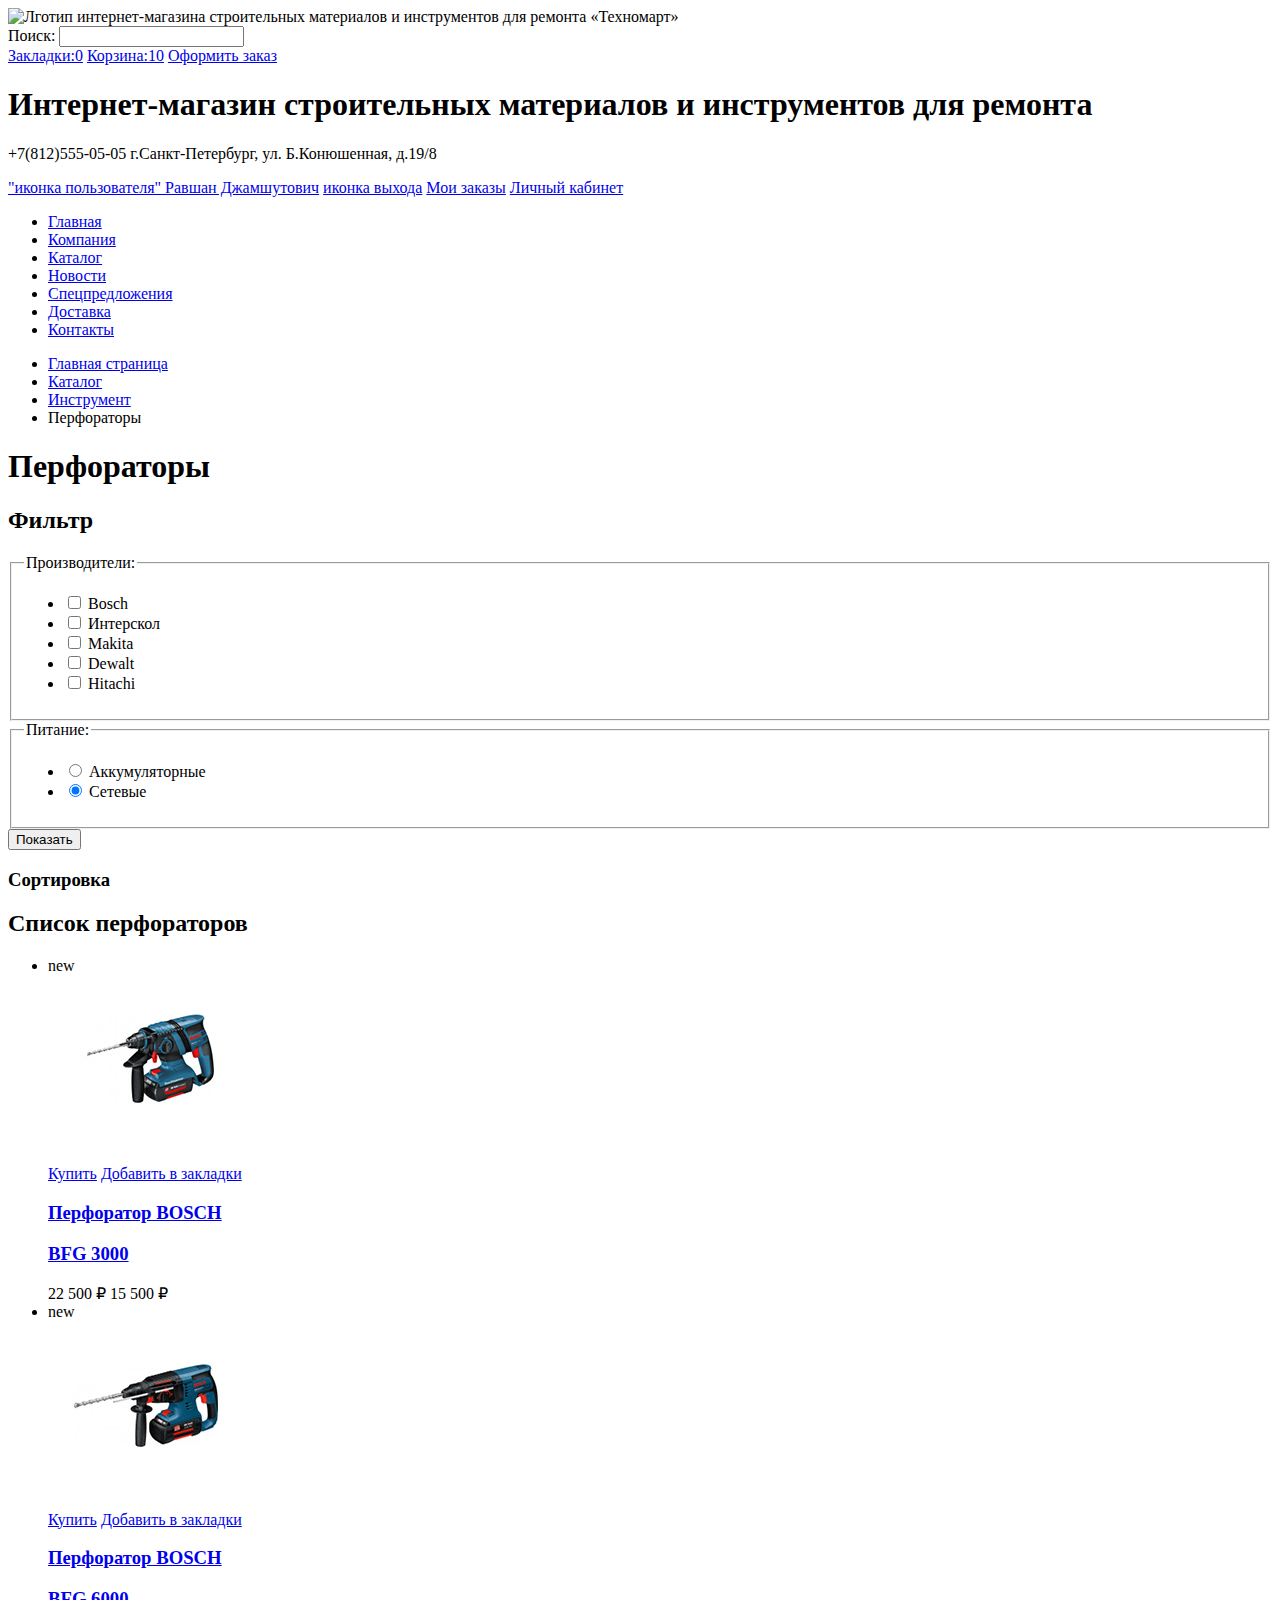
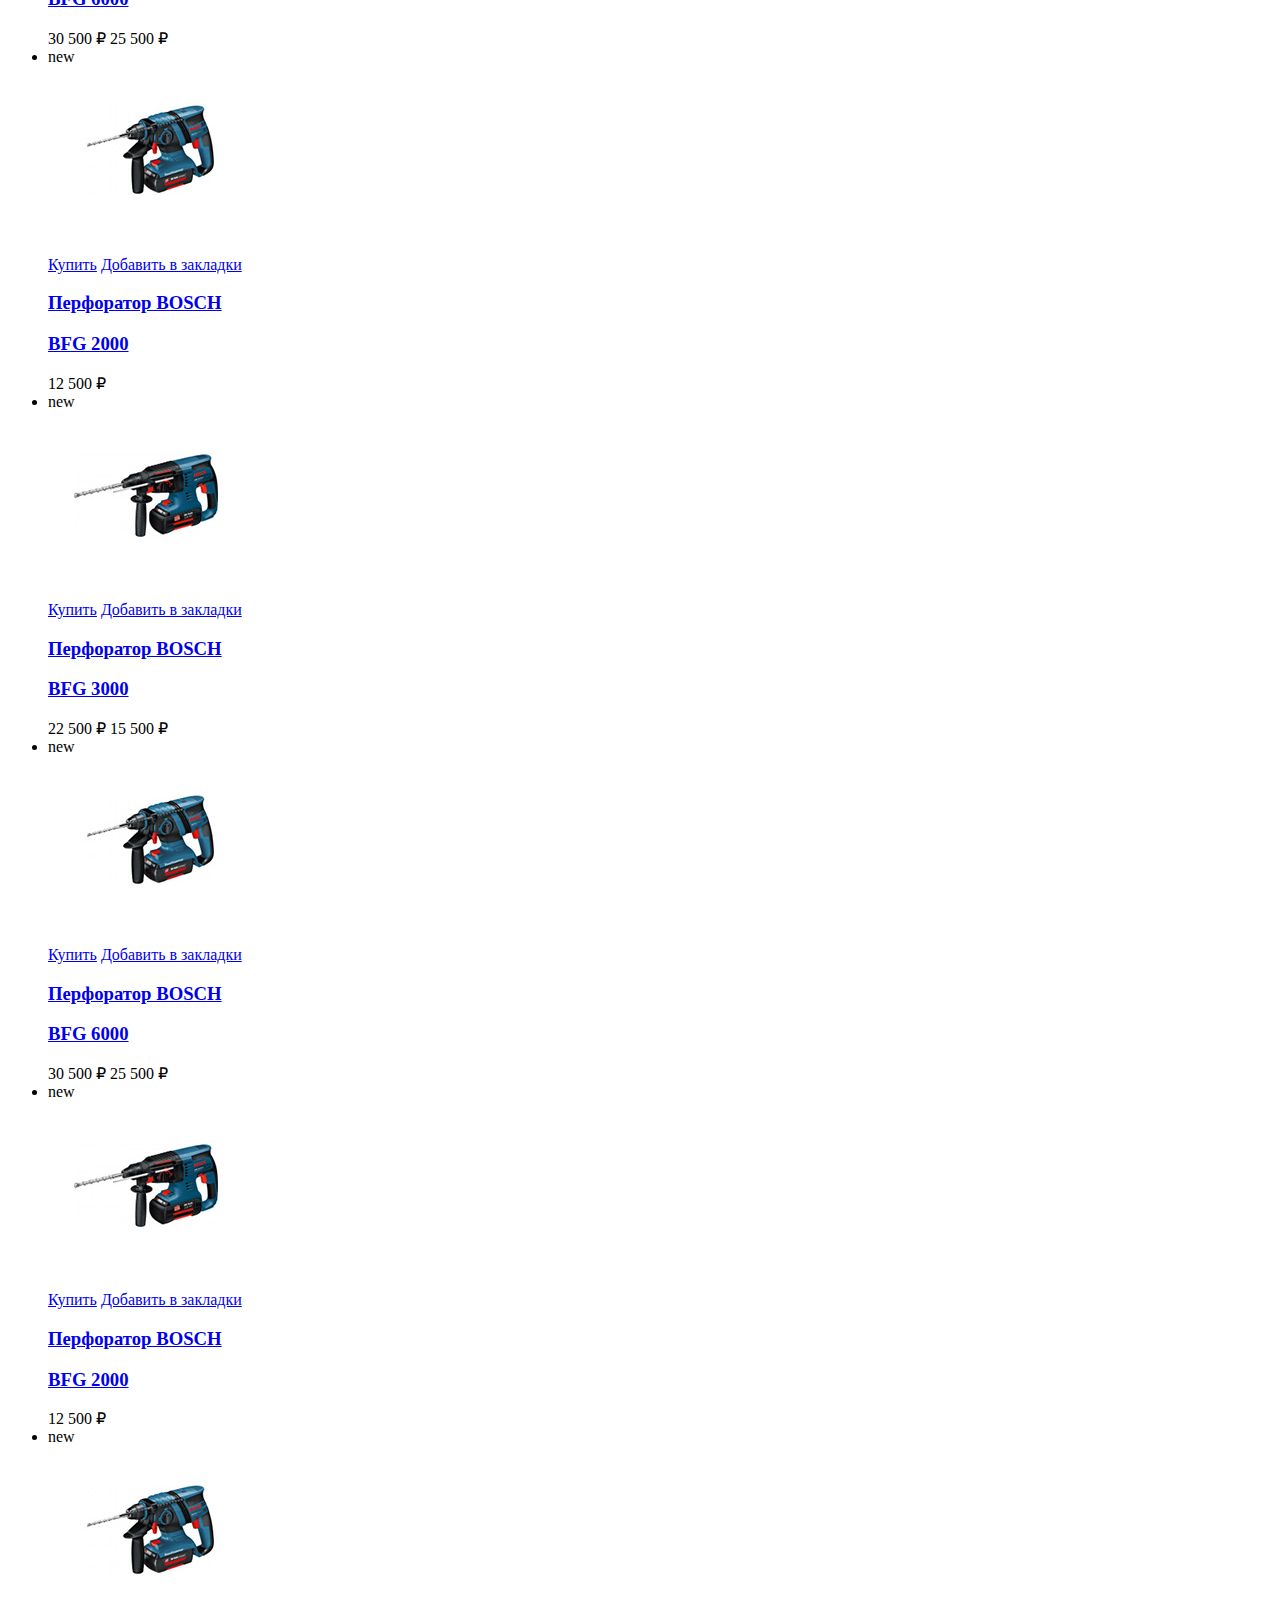
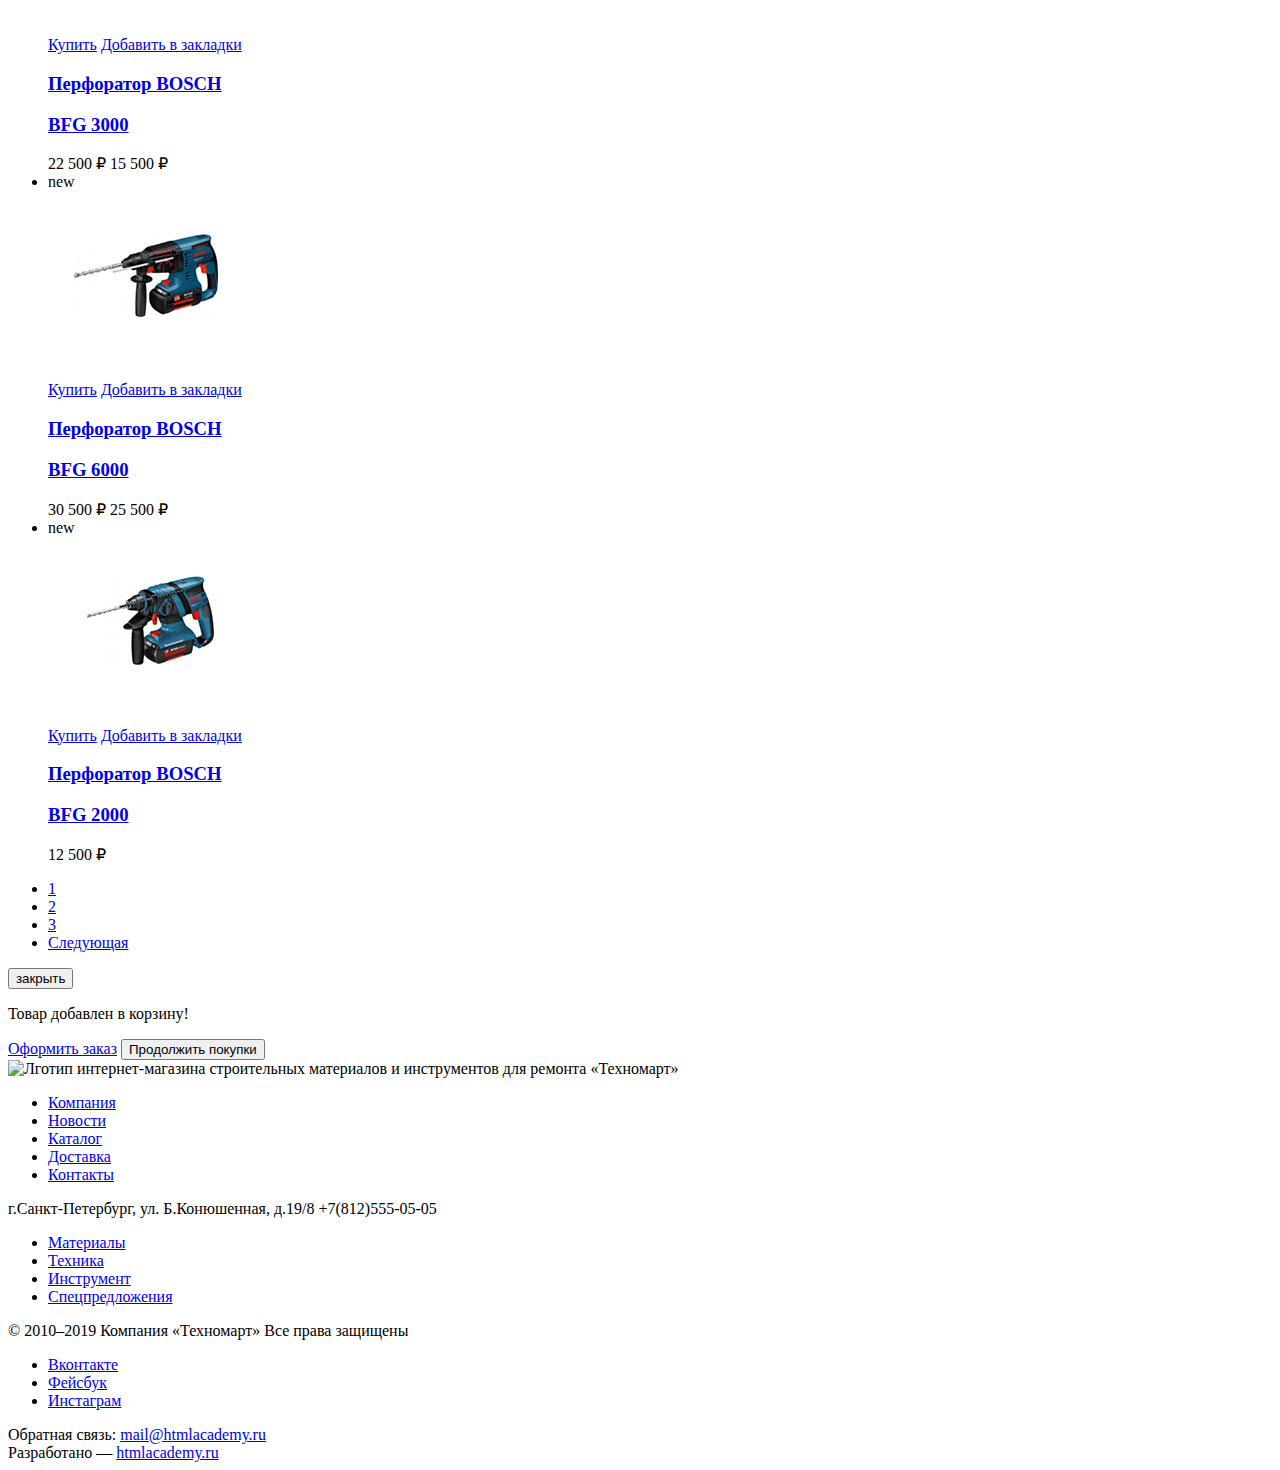
==== technomart-catalog.html @ 7fb569f7 "Добавлены формы" ====
<!DOCTYPE html>
<html lang="ru">
<head>
	<meta charset="utf-8">
	<title>Интернет-магазин строительных материалов и инструментов для ремонта</title>
</head>
<body>
	<header class="main-header">
		<div>		
			<a class="main-header-logo">
				<img src="img/index-logo.svg" alt="Лготип интернет-магазина строительных материалов и инструментов для ремонта «Техномарт»">
			</a>
			<form>
				<label>Поиск: <input type="search" aria-label="Поиск"></label>
			</form>		
			<a href="bookmarks.html" class="bookmarks">Закладки:0</a>
			<a href="cart.html" class="cart">Корзина:10</a>
			<a href="order.html" class="make-order">Оформить заказ</a>
		</div>
		<div>		
			<h1 class="page-title">Интернет-магазин строительных материалов и инструментов для ремонта</h1>
			<p class="main-header-contacts">
				<span class="number">+7(812)555-05-05</span>
				<span class="adress">г.Санкт-Петербург, ул. Б.Конюшенная, д.19/8</span>
			</p>
			<div class="account-links">
				<span>
					<a href="profile.html">"иконка пользователя" Равшан Джамшутович</a>
					<a href="deauthorization.html">иконка выхода</a>
				</span>
				<span>	
					<a href="user-orders.html">Мои заказы</a>
					<a href="user-cabinet.html">Личный кабинет</a>
				</span>					
			</div>
		</div>
		<nav class="site-navigation">
			<ul>
				<li><a href="index.html">Главная</a></li>
				<li><a href="company.html">Компания</a></li>
				<li><a href="catalog.html">Каталог</a></li> 
				<li><a href="news.html">Новости</a></li> 
				<li><a href="special-offers.html">Спецпредложения</a></li> 
				<li><a href="delivery.html">Доставка</a></li> 
				<li><a href="contacts.html">Контакты</a></li> 				
			</ul>
		</nav>
	</header>
	<main class="contaier">
		<ul class="breadcrumbs">
			<li><a href="index.html">Главная страница</a>
			<li><a href="catalog.html">Каталог</a>
			<li><a href="instrument.html">Инструмент</a>
			<li>Перфораторы</li>
		</ul>
		<h1>Перфораторы</h1>
		<section class="filter">
			<h2>Фильтр</h2>
			<form class="filter" method="post" action="https://echo.htmlacademy.ru">
				<fieldset>
					<legend>Производители:</legend>
					<ul>
						<li class="filter-option">
							<input type="checkbox" name="bosch" id="bosch" class="filter-input filter-input-checkbox">
							<label for="bosch">Bosch</label>
						</li>            			
						<li class="filter-option">
							<input type="checkbox" name="interskol" id="interskol" class="filter-input filter-input-checkbox">
							<label for="interskol">Интерскол</label>
						</li>
						<li class="filter-option">
							<input type="checkbox" name="makita" id="makita" class="filter-input filter-input-checkbox">
							<label for="makita">Makita</label>
						</li>
						<li class="filter-option">
							<input type="checkbox" name="dewalt" id="dewalt" class="filter-input filter-input-checkbox">
							<label for="dewalt">Dewalt</label>
						</li>
						<li class="filter-option">
							<input type="checkbox" name="hitachi" id="hitachi" class="filter-input filter-input-checkbox">
							<label for="hitachi">Hitachi</label>
						</li>
					</ul>
				</fieldset>
				<fieldset>
					<legend>Питание:</legend>
					<ul>
						<li class="filter-option">
							<input class="filter-input filter-input-radio" type="radio" name="power" value="akkum" id="akkum">
							<label for="akkum">Аккумуляторные</label>
						</li>
						<li class="filter-option">
							<input class="filter-input filter-input-radio" type="radio" name="power" value="setevyye" id="setevyye" checked>
							<label for="setevyye">Сетевые</label>
						</li>
					</ul>
				</fieldset>
				<button type="submit" class="filter-button button" aria-label="Показать">
					Показать			
				</button>
			</form>
		</section>
		<section class="products">
			<div class="sort">
				<h3>Сортировка</h3>
			</div>
			<h2 class="visually-hidden">Список перфораторов</h2>
			<ul>
				<li class="catalog-item">
					<span class="new-item">new</span>
					<div>
						<img src="img/bfg-3000.jpg" width="218" height="170" alt="Перфоратор BOSCH BFG 3000">
						<p class="catalog-item-button">              			
							<a class="button" href="#">Купить</a>
							<a class="button" href="#">Добавить в закладки</a>
						</p>
					</div>
					<a href="catalog-item.html">
						<h3 class="catalog-manufacturer">Перфоратор BOSCH</h3>
						<h3 class="catalog-item-title">BFG 3000</h3>
					</a>					
					<span class="price-old">22 500 ₽</span>
					<span class="price-preset">15 500 ₽</span> 			
				</li>
				<li class="catalog-item">
					<span class="new-item">new</span>	
					<div>
						<img src="img/bfg-6000.jpg" width="218" height="170" alt="Перфоратор BOSCH BFG 3000">
						<p class="catalog-item-button">              			
							<a class="button" href="#">Купить</a>
							<a class="button" href="#">Добавить в закладки</a>
						</p>
					</div>
					<a href="catalog-item.html">
						<h3 class="catalog-manufacturer">Перфоратор BOSCH</h3>
						<h3 class="catalog-item-title">BFG 6000</h3>
					</a>					
					<span class="price-old">30 500 ₽</span>
					<span class="price-preset">25 500 ₽</span>   			
				</li>
				<li class="catalog-item">
					<span class="new-item">new</span>	
					<div>
						<img src="img/bfg-3000.jpg" width="218" height="170" alt="Перфоратор BOSCH BFG 3000">
						<p class="catalog-item-button">              			
							<a class="button" href="#">Купить</a>
							<a class="button" href="#">Добавить в закладки</a>
						</p>
					</div>	
					<a href="catalog-item.html">
						<h3 class="catalog-manufacturer">Перфоратор BOSCH</h3>
						<h3 class="catalog-item-title">BFG 2000</h3>
					</a>					
					<span class="price-old"></span>
					<span class="price-preset">12 500 ₽</span>   			
				</li>
				<li class="catalog-item">
					<span class="new-item">new</span>
					<div>
						<img src="img/bfg-6000.jpg" width="218" height="170" alt="Перфоратор BOSCH BFG 3000">
						<p class="catalog-item-button">              			
							<a class="button" href="#">Купить</a>
							<a class="button" href="#">Добавить в закладки</a>
						</p>
					</div>
					<a href="catalog-item.html">
						<h3 class="catalog-manufacturer">Перфоратор BOSCH</h3>
						<h3 class="catalog-item-title">BFG 3000</h3>
					</a>					
					<span class="price-old">22 500 ₽</span>
					<span class="price-preset">15 500 ₽</span> 			
				</li>
				<li class="catalog-item">
					<span class="new-item">new</span>	
					<div>
						<img src="img/bfg-3000.jpg" width="218" height="170" alt="Перфоратор BOSCH BFG 3000">
						<p class="catalog-item-button">              			
							<a class="button" href="#">Купить</a>
							<a class="button" href="#">Добавить в закладки</a>
						</p>
					</div>
					<a href="catalog-item.html">
						<h3 class="catalog-manufacturer">Перфоратор BOSCH</h3>
						<h3 class="catalog-item-title">BFG 6000</h3>
					</a>					
					<span class="price-old">30 500 ₽</span>
					<span class="price-preset">25 500 ₽</span>   			
				</li>
				<li class="catalog-item">
					<span class="new-item">new</span>	
					<div>
						<img src="img/bfg-6000.jpg" width="218" height="170" alt="Перфоратор BOSCH BFG 3000">
						<p class="catalog-item-button">              			
							<a class="button" href="#">Купить</a>
							<a class="button" href="#">Добавить в закладки</a>
						</p>
					</div>	
					<a href="catalog-item.html">
						<h3 class="catalog-manufacturer">Перфоратор BOSCH</h3>
						<h3 class="catalog-item-title">BFG 2000</h3>
					</a>					
					<span class="price-old"></span>
					<span class="price-preset">12 500 ₽</span>   			
				</li>
				<li class="catalog-item">
					<span class="new-item">new</span>
					<div>
						<img src="img/bfg-3000.jpg" width="218" height="170" alt="Перфоратор BOSCH BFG 3000">
						<p class="catalog-item-button">              			
							<a class="button" href="#">Купить</a>
							<a class="button" href="#">Добавить в закладки</a>
						</p>
					</div>
					<a href="catalog-item.html">
						<h3 class="catalog-manufacturer">Перфоратор BOSCH</h3>
						<h3 class="catalog-item-title">BFG 3000</h3>
					</a>					
					<span class="price-old">22 500 ₽</span>
					<span class="price-preset">15 500 ₽</span> 			
				</li>
				<li class="catalog-item">
					<span class="new-item">new</span>	
					<div>
						<img src="img/bfg-6000.jpg" width="218" height="170" alt="Перфоратор BOSCH BFG 3000">
						<p class="catalog-item-button">              			
							<a class="button" href="#">Купить</a>
							<a class="button" href="#">Добавить в закладки</a>
						</p>
					</div>
					<a href="catalog-item.html">
						<h3 class="catalog-manufacturer">Перфоратор BOSCH</h3>
						<h3 class="catalog-item-title">BFG 6000</h3>
					</a>					
					<span class="price-old">30 500 ₽</span>
					<span class="price-preset">25 500 ₽</span>   			
				</li>
				<li class="catalog-item">
					<span class="new-item">new</span>	
					<div>
						<img src="img/bfg-3000.jpg" width="218" height="170" alt="Перфоратор BOSCH BFG 3000">
						<p class="catalog-item-button">              			
							<a class="button" href="#">Купить</a>
							<a class="button" href="#">Добавить в закладки</a>
						</p>
					</div>	
					<a href="catalog-item.html">
						<h3 class="catalog-manufacturer">Перфоратор BOSCH</h3>
						<h3 class="catalog-item-title">BFG 2000</h3>
					</a>					
					<span class="price-old"></span>
					<span class="price-preset">12 500 ₽</span>   			
				</li>						
			</ul>
			<ul class="pagination-list">
				<li class="pagination-item pagination-item-current"><a href="#">1</a></li>
				<li class="pagination-item"><a href="#">2</a></li>
				<li class="pagination-item"><a href="#">3</a></li>
				<li class="pagination-item"><a href="#">Следующая</a></li>
			</ul>
			<div class="added-to-cart">
				<button class="modal-close" type="button" aria-label="закрыть">закрыть</button>
				<p>Товар добавлен в корзину!</p>
				<a href="order.html" aria-label="Оформить заказ">Оформить заказ</a>
				<button class="modal-close continue-shopping" type="button" aria-label="Продолжить покупки">Продолжить покупки</button>
			</div>
		</section>
	</main>
	<footer class="main-footer">
		<div class="footer-top">
			<div>
				<a class="main-footer-logo">
					<img src="img/index-logo.svg" alt="Лготип интернет-магазина строительных материалов и инструментов для ремонта «Техномарт»">
				</a>
				<ul class="main-footer-site-navigation">
					<li><a href="company.html">Компания</a></li>
					<li><a href="news.html">Новости</a></li> 
					<li><a href="catalog.html">Каталог</a></li>
					<li><a href="delivery.html">Доставка</a></li> 
					<li><a href="contacts.html">Контакты</a></li> 				
				</ul>
			</div>
			<div>	
				<p class="main-footer-contacts">г.Санкт-Петербург, ул. Б.Конюшенная, д.19/8
					<span>+7(812)555-05-05</span>
				</p>
				<ul class="main-footer-catalog-navigation">
					<li><a href="materials.html">Материалы</a></li>
					<li><a href="devices.html">Техника</a></li>
					<li><a href="instruments.html">Инструмент</a></li>
					<li><a href="special-offers.html">Спецпредложения</a></li> 
				</ul>
			</div>	
		</div>
		<div class="footer-bottom">
			<p class="copyright"><span>©</span> 2010–2019 Компания «Техномарт»
			Все права защищены</p>
			<ul class="footer-social">
				<li><a class="social-button" href="#">Вконтакте</a></li>
				<li><a class="social-button" href="#">Фейсбук</a></li>
				<li><a class="social-button" href="#">Инстаграм</a></li>
			</ul>
			<div class="feedback">Обратная связь: <a href="mailto:mail@htmlacademy.ru">mail@htmlacademy.ru</a>
			</div>
			<div class="developer">
				Разработано — <a href="https://htmlacademy.ru/intensive/htmlcss">htmlacademy.ru</a>
			</div>
		</div>		
	</footer>
</body>
</html>
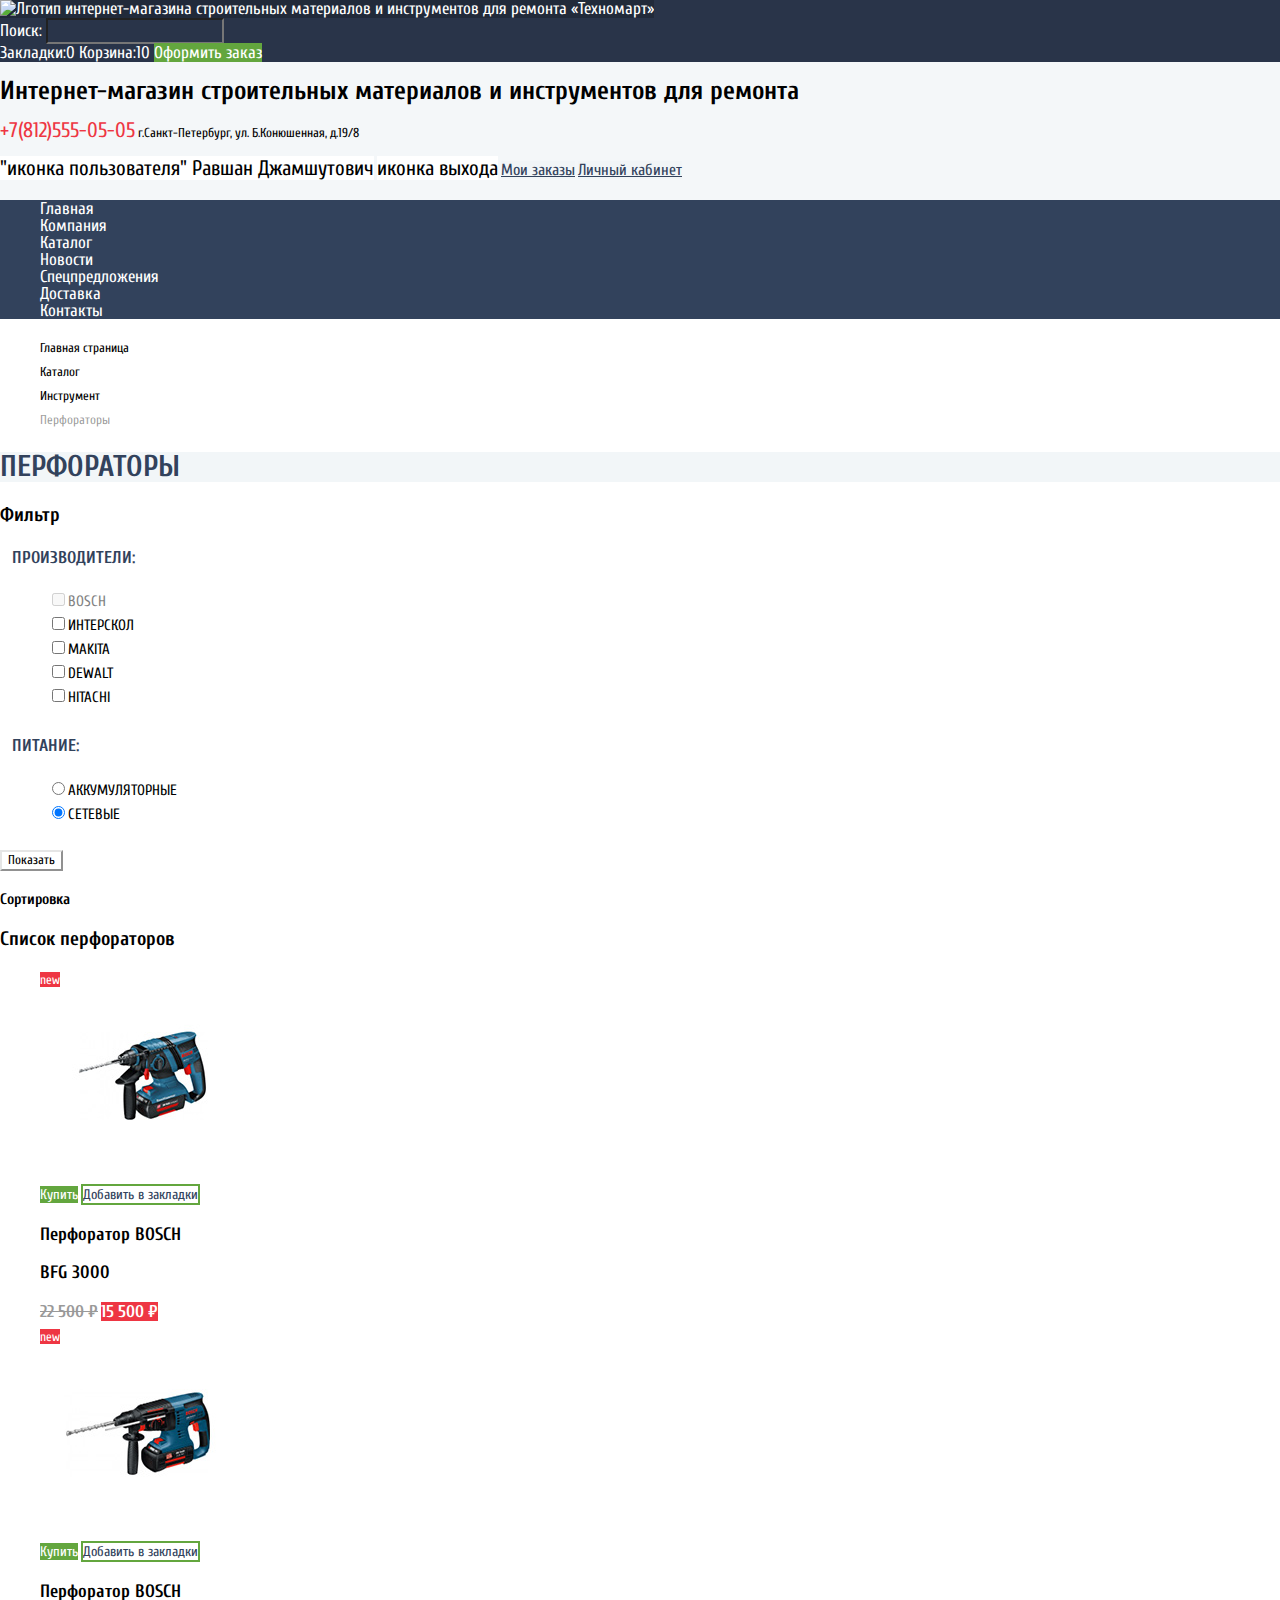
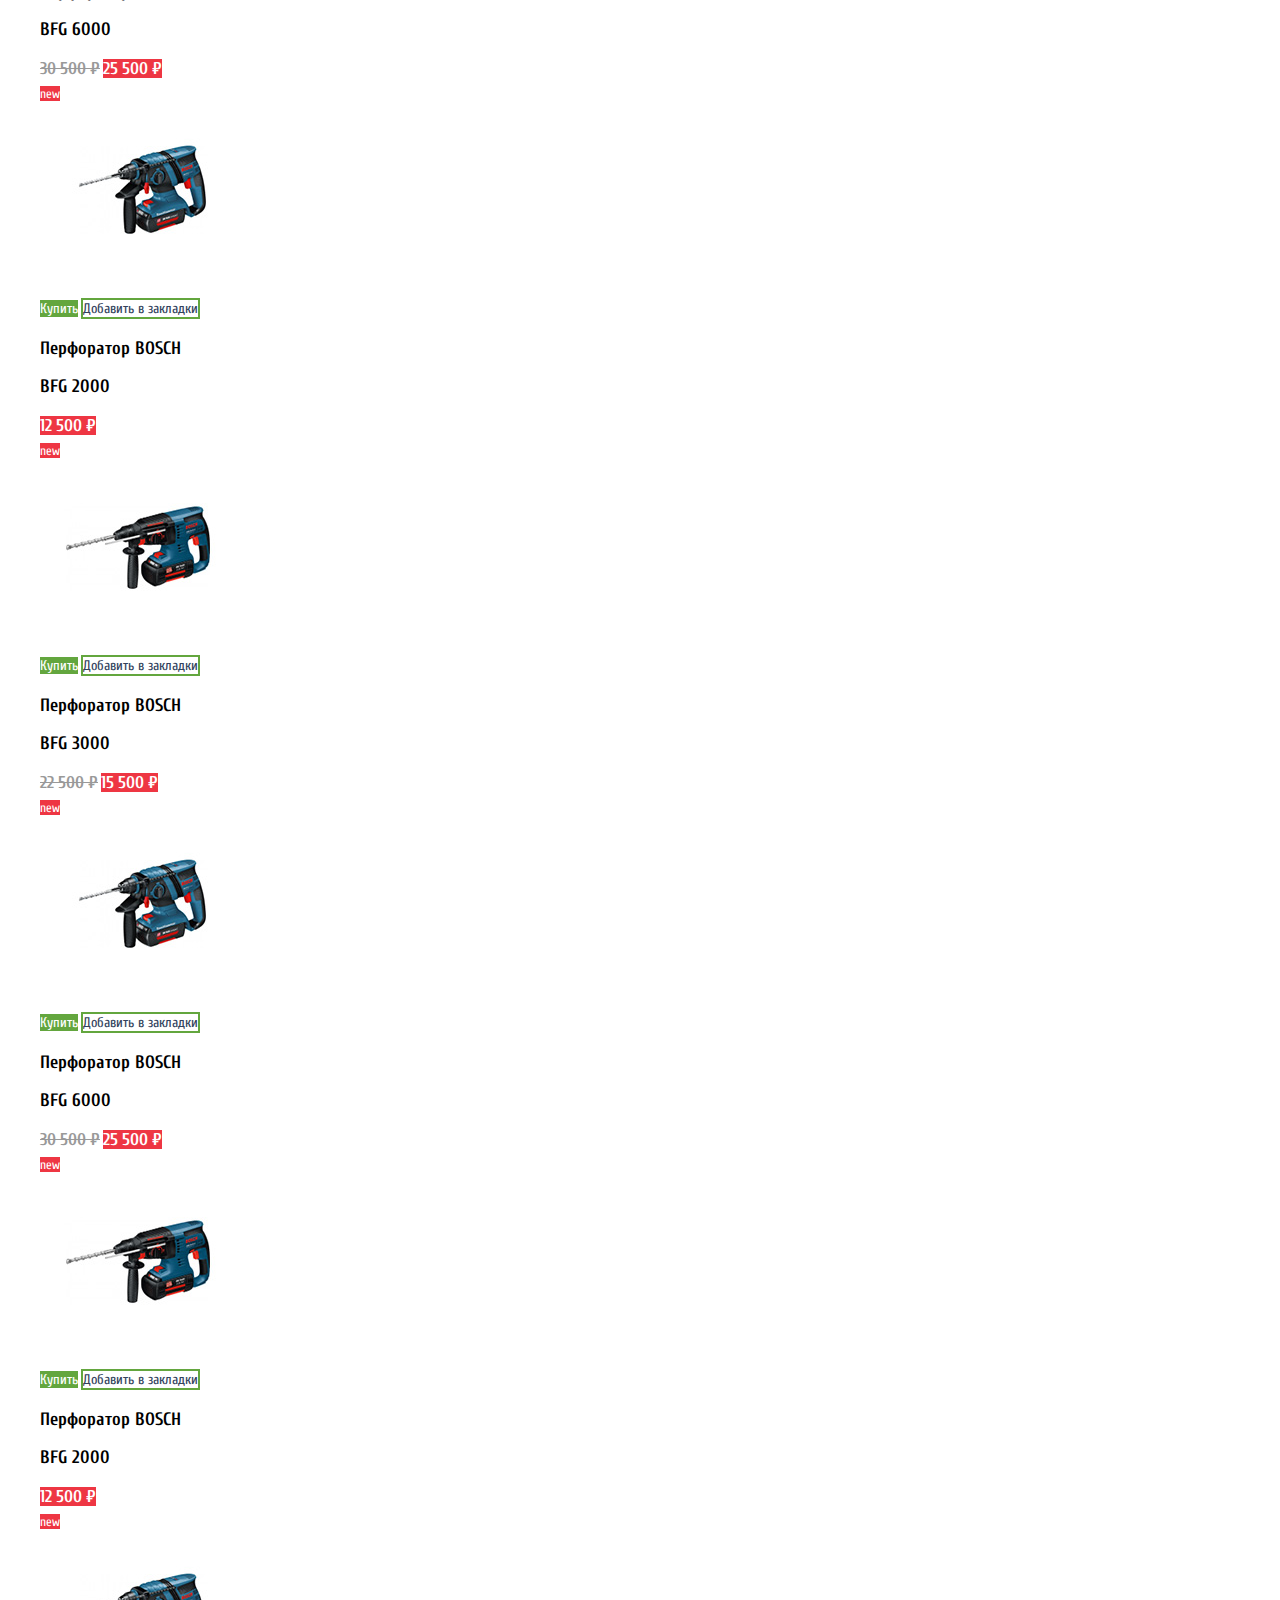
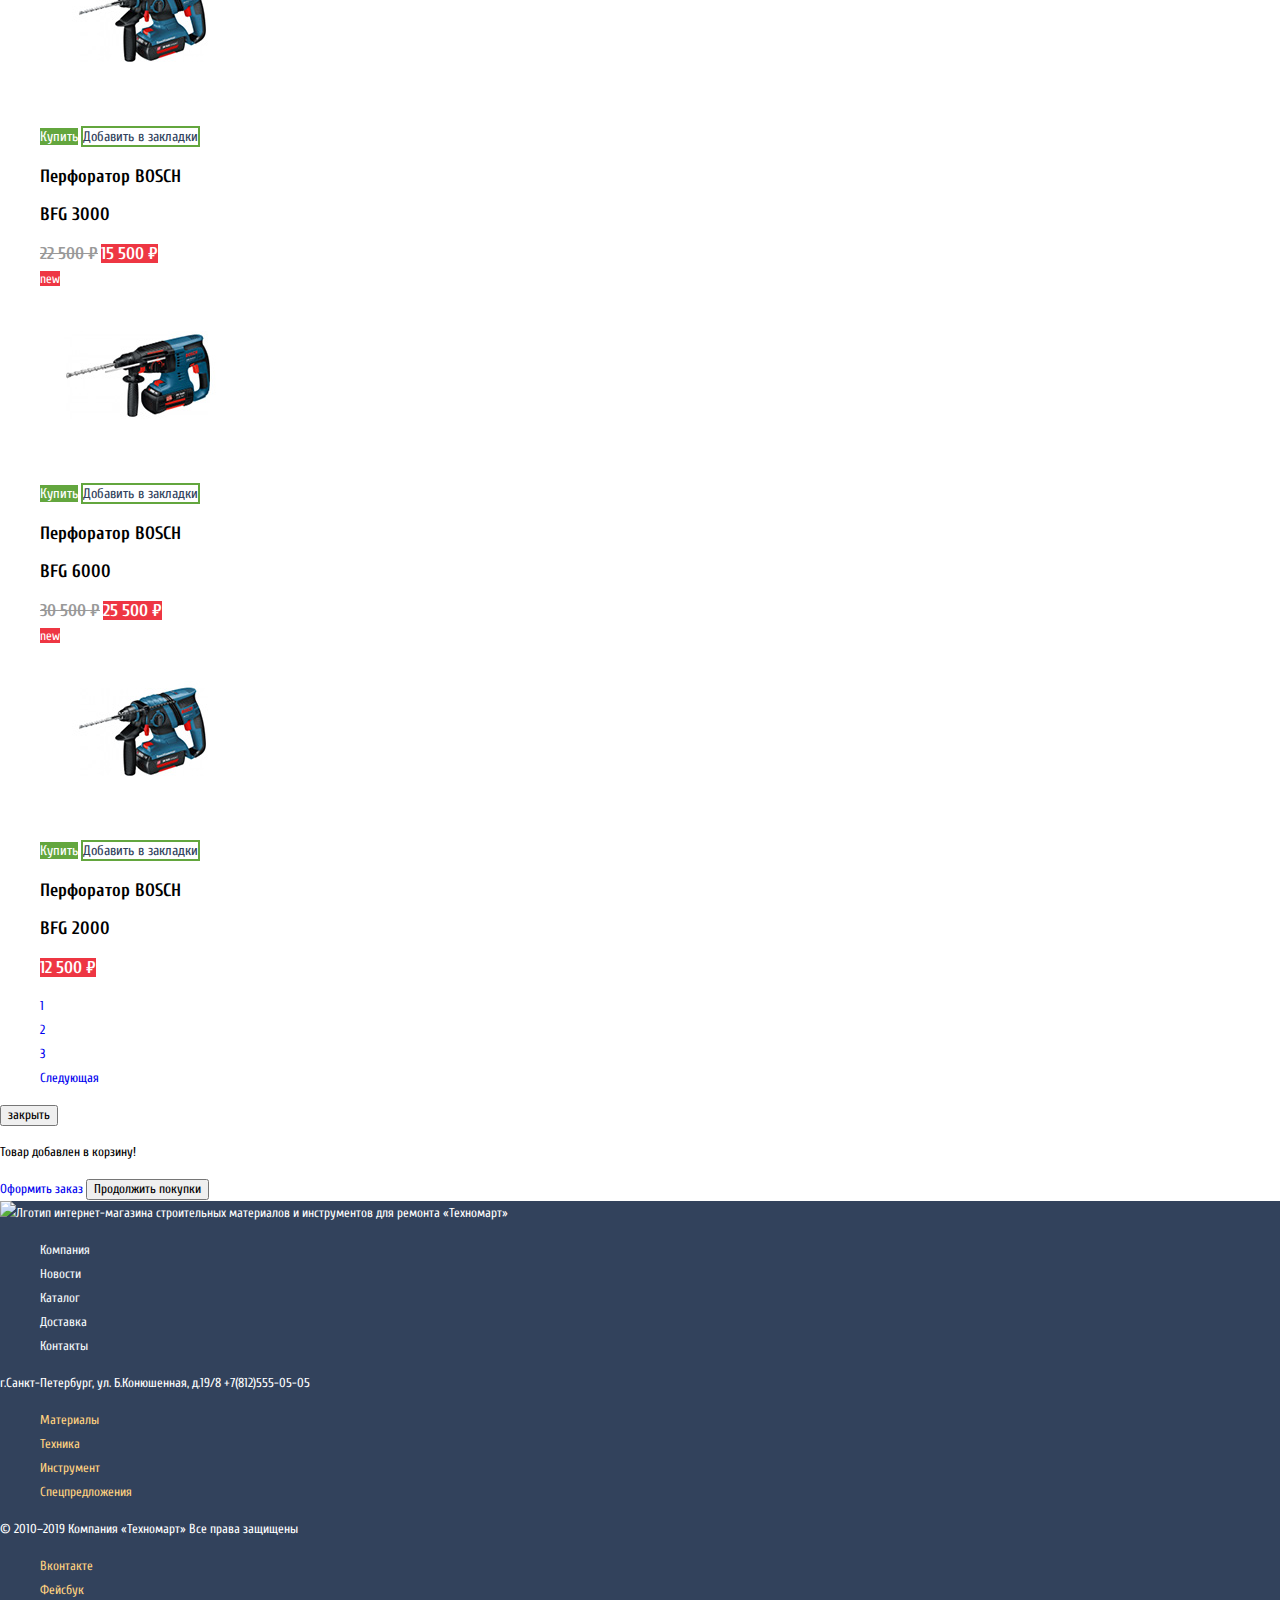
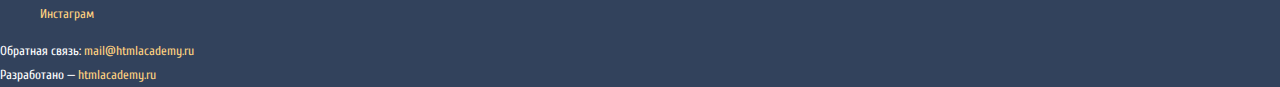
==== commit 90e85765: "Базовая стилизация" ====
--- a/technomart-catalog.html
+++ b/technomart-catalog.html
@@ -3,10 +3,13 @@
 <head>
 	<meta charset="utf-8">
 	<title>Интернет-магазин строительных материалов и инструментов для ремонта</title>
+	<link href="https://fonts.googleapis.com/css?family=Cuprum:400,400i,700&amp;subset=cyrillic" rel="stylesheet">
+	<link href="css/normalize.css" rel="stylesheet">
+	<link href="css/style.css" rel="stylesheet">
 </head>
 <body>
 	<header class="main-header">
-		<div>		
+		<div class="header-top">		
 			<a class="main-header-logo">
 				<img src="img/index-logo.svg" alt="Лготип интернет-магазина строительных материалов и инструментов для ремонта «Техномарт»">
 			</a>
@@ -24,11 +27,11 @@
 				<span class="adress">г.Санкт-Петербург, ул. Б.Конюшенная, д.19/8</span>
 			</p>
 			<div class="account-links">
-				<span>
+				<span class="account-links-top">
 					<a href="profile.html">"иконка пользователя" Равшан Джамшутович</a>
 					<a href="deauthorization.html">иконка выхода</a>
 				</span>
-				<span>	
+				<span class="account-links-bottom">	
 					<a href="user-orders.html">Мои заказы</a>
 					<a href="user-cabinet.html">Личный кабинет</a>
 				</span>					
@@ -51,17 +54,19 @@
 			<li><a href="index.html">Главная страница</a>
 			<li><a href="catalog.html">Каталог</a>
 			<li><a href="instrument.html">Инструмент</a>
-			<li>Перфораторы</li>
+			<li class="breadcrumbs-current">Перфораторы</li>
 		</ul>
-		<h1>Перфораторы</h1>
-		<section class="filter">
+		<div class="catalog-main-header">
+				<h1>Перфораторы</h1>
+		</div>
+		<section class="catalog-filter">
 			<h2>Фильтр</h2>
-			<form class="filter" method="post" action="https://echo.htmlacademy.ru">
+			<form class="filter-form" method="post" action="https://echo.htmlacademy.ru">
 				<fieldset>
 					<legend>Производители:</legend>
 					<ul>
 						<li class="filter-option">
-							<input type="checkbox" name="bosch" id="bosch" class="filter-input filter-input-checkbox">
+							<input type="checkbox" name="bosch" id="bosch" class="filter-input filter-input-checkbox" disabled>
 							<label for="bosch">Bosch</label>
 						</li>            			
 						<li class="filter-option">
@@ -110,9 +115,9 @@
 					<span class="new-item">new</span>
 					<div>
 						<img src="img/bfg-3000.jpg" width="218" height="170" alt="Перфоратор BOSCH BFG 3000">
-						<p class="catalog-item-button">              			
-							<a class="button" href="#">Купить</a>
-							<a class="button" href="#">Добавить в закладки</a>
+						<p class="catalog-item-button">            			
+							<a class="button buy" href="#">Купить</a>
+							<a class="button bookmarks" href="#">Добавить в закладки</a>
 						</p>
 					</div>
 					<a href="catalog-item.html">
@@ -127,8 +132,8 @@
 					<div>
 						<img src="img/bfg-6000.jpg" width="218" height="170" alt="Перфоратор BOSCH BFG 3000">
 						<p class="catalog-item-button">              			
-							<a class="button" href="#">Купить</a>
-							<a class="button" href="#">Добавить в закладки</a>
+							<a class="button buy" href="#">Купить</a>
+							<a class="button bookmarks" href="#">Добавить в закладки</a>
 						</p>
 					</div>
 					<a href="catalog-item.html">
@@ -143,8 +148,8 @@
 					<div>
 						<img src="img/bfg-3000.jpg" width="218" height="170" alt="Перфоратор BOSCH BFG 3000">
 						<p class="catalog-item-button">              			
-							<a class="button" href="#">Купить</a>
-							<a class="button" href="#">Добавить в закладки</a>
+							<a class="button buy" href="#">Купить</a>
+							<a class="button bookmarks" href="#">Добавить в закладки</a>
 						</p>
 					</div>	
 					<a href="catalog-item.html">
@@ -159,8 +164,8 @@
 					<div>
 						<img src="img/bfg-6000.jpg" width="218" height="170" alt="Перфоратор BOSCH BFG 3000">
 						<p class="catalog-item-button">              			
-							<a class="button" href="#">Купить</a>
-							<a class="button" href="#">Добавить в закладки</a>
+							<a class="button buy" href="#">Купить</a>
+							<a class="button bookmarks" href="#">Добавить в закладки</a>
 						</p>
 					</div>
 					<a href="catalog-item.html">
@@ -175,8 +180,8 @@
 					<div>
 						<img src="img/bfg-3000.jpg" width="218" height="170" alt="Перфоратор BOSCH BFG 3000">
 						<p class="catalog-item-button">              			
-							<a class="button" href="#">Купить</a>
-							<a class="button" href="#">Добавить в закладки</a>
+							<a class="button buy" href="#">Купить</a>
+							<a class="button bookmarks" href="#">Добавить в закладки</a>
 						</p>
 					</div>
 					<a href="catalog-item.html">
@@ -191,8 +196,8 @@
 					<div>
 						<img src="img/bfg-6000.jpg" width="218" height="170" alt="Перфоратор BOSCH BFG 3000">
 						<p class="catalog-item-button">              			
-							<a class="button" href="#">Купить</a>
-							<a class="button" href="#">Добавить в закладки</a>
+							<a class="button buy" href="#">Купить</a>
+							<a class="button bookmarks" href="#">Добавить в закладки</a>
 						</p>
 					</div>	
 					<a href="catalog-item.html">
@@ -207,8 +212,8 @@
 					<div>
 						<img src="img/bfg-3000.jpg" width="218" height="170" alt="Перфоратор BOSCH BFG 3000">
 						<p class="catalog-item-button">              			
-							<a class="button" href="#">Купить</a>
-							<a class="button" href="#">Добавить в закладки</a>
+							<a class="button buy" href="#">Купить</a>
+							<a class="button bookmarks" href="#">Добавить в закладки</a>
 						</p>
 					</div>
 					<a href="catalog-item.html">
@@ -223,8 +228,8 @@
 					<div>
 						<img src="img/bfg-6000.jpg" width="218" height="170" alt="Перфоратор BOSCH BFG 3000">
 						<p class="catalog-item-button">              			
-							<a class="button" href="#">Купить</a>
-							<a class="button" href="#">Добавить в закладки</a>
+							<a class="button buy" href="#">Купить</a>
+							<a class="button bookmarks" href="#">Добавить в закладки</a>
 						</p>
 					</div>
 					<a href="catalog-item.html">
@@ -239,8 +244,8 @@
 					<div>
 						<img src="img/bfg-3000.jpg" width="218" height="170" alt="Перфоратор BOSCH BFG 3000">
 						<p class="catalog-item-button">              			
-							<a class="button" href="#">Купить</a>
-							<a class="button" href="#">Добавить в закладки</a>
+							<a class="button buy" href="#">Купить</a>
+							<a class="button bookmarks" href="#">Добавить в закладки</a>
 						</p>
 					</div>	
 					<a href="catalog-item.html">
--- a/css/style.css
+++ b/css/style.css
@@ -0,0 +1,341 @@
+body {
+	margin: 0;
+	padding: 0;
+	font-family: 'Cuprum', Arial, sans-serif;
+	font-size: 13px;
+    font-weight: normal;
+	line-height: 24px;
+	color: #000000;
+
+	background-color: #ffffff;
+}
+
+a {
+	text-decoration: none;
+}
+
+.main-header {
+	background-color: #f4f7f9;
+}
+
+.header-top {
+	font-size: 17px;
+	line-height: 18px;
+	color: #ffffff;
+
+	background-color: #293449;
+}
+
+.header-top a {
+	color: #ffffff;
+}
+
+.header-top a:hover {
+	background-color: #212a3a;
+}
+
+.header-top a:active {
+	background-color: #161d29;
+	color: rgba(255, 255, 255, 0.6);
+}
+
+.header-top input {
+	background-color: #293449;
+	color: #ffffff;
+}
+
+.header-top input:focus {
+	background-color: #ffffff;
+	color: #000000;
+}
+
+.header-top a.make-order {
+	background-color: #63a63e;
+}
+
+.header-top a.make-order:hover {
+	background-color: #5fbb2d;
+}
+
+.header-top a.make-order:active {
+	background-color: #518534;
+	color: rgba(255, 255, 255, 0.5);
+}
+
+h1.main-page-title {
+	font-size: 16px;
+	font-style: italic;
+	line-height: 23px;
+	color: #ee3643;
+}
+
+.main-header-contacts .number {
+	font-size: 21px;
+	font-style: normal;
+	line-height: 21px;
+	color: #ee3643;
+}
+
+.account-links a {
+	font-size: 21px;
+	font-style: normal;
+	line-height: 21px;
+	color: #000000;
+	background-color: #ffffff;
+}
+
+.account-links a:hover {
+	color: #ee3643;
+}
+
+.account-links a:active {
+	color: rgba(0, 0, 0, 0.3);
+}
+
+.site-navigation {
+	font-size: 17px;
+	font-style: normal;
+	line-height: 17px;
+	color: #ffffff;
+	background-color: #32425c;
+}
+
+.site-navigation ul,
+.ts-companies,
+.main-footer-site-navigation,
+.main-footer-catalog-navigation,
+.footer-social {
+	list-style: none;
+}
+
+.site-navigation a {
+	color: #ffffff;
+}
+
+.site-navigation a:hover {
+	background-color: #293449;
+}
+
+.site-navigation a:focus {
+	background-color: #293449;
+	color: rgba(255, 255, 255, 0.5);
+}
+
+div.index-columns {
+	font-size: 13px;
+	font-style: normal;
+	line-height: 24px;
+	color: #ffffff;
+	background-color: #ffffff;	
+}
+
+.about-company h2,
+.contacts h2 {
+	font-size: 30px;
+	font-style: normal;
+	line-height: 30px;
+	color: #000000;
+	text-transform: uppercase;
+}
+
+.about-company a,
+.contacts a {
+	color: #ffffff;
+	background-color: #ee3643;
+}
+
+.about-company a:hover,
+.contacts a:hover {
+	background-color: #ca2c37;
+}
+
+.about-company a:active,
+.contacts a:active {
+	background-color: #ba2732;
+}
+
+.main-footer {
+	background-color: #32425c;
+	color: #ffffff;
+}
+
+.main-footer-site-navigation a {
+	color: #f3f7f9;	
+}
+
+.main-footer-site-navigation a:hover {
+	text-decoration: underline;
+}
+
+.main-footer-site-navigation a:active {
+	color: rgba(241, 245, 247, 0.5);	
+}
+
+.main-footer-catalog-navigation a {
+	color: #ffd180;
+}
+
+.main-footer-catalog-navigation a:hover {
+	text-decoration: underline;
+}
+
+.main-footer-catalog-navigation a:active {
+	color: rgba(255, 209, 128, 0.5);
+}
+
+.footer-bottom a {
+	color: #ffd180;
+}
+
+.footer-bottom a:hover {
+	text-decoration: underline;
+}
+
+.footer-bottom a:active {
+	color: #ee3643;
+}
+
+/*Сраница каталога*/
+
+.account-links-bottom a {
+	font-size: 16px;
+	font-style: normal;
+	line-height: 18px;
+	color: #32425c;
+	background-color: #f1f5f7;
+	text-decoration: underline;
+}
+
+.breadcrumbs,
+.catalog-filter ul,
+.products ul {
+	list-style: none;
+}
+
+.breadcrumbs a {
+	color: #000000;
+}
+
+.breadcrumbs a:hover {
+	text-decoration: underline;
+}
+
+.breadcrumbs a:active {
+	color: rgba(0, 0, 0, 0.4);
+}
+
+.breadcrumbs-current {
+	color: rgba(0, 0, 0, 0.4);
+}		
+
+.catalog-main-header {
+	background-color: #f2f6f8;
+}
+.catalog-main-header h1 {
+	font-size: 30px;
+	line-height: 30px;
+	color: #32425c;
+	text-transform: uppercase;	
+}
+
+.catalog-filter fieldset {
+  	border: none;
+}
+
+.catalog-filter legend {
+	font-size: 17px;
+	line-height: 30px;
+	color: #32425c;
+	text-transform: uppercase;
+	font-weight: bold;	
+}
+
+.filter-input + label {
+	font-size: 15px;
+	line-height: 20px;
+	color: #000000;
+	text-transform: uppercase;
+}
+
+.filter-input:hover + label,
+.filter-input:focus + label {
+	color: #b5b5b5;
+}
+
+.filter-input:disabled + label {
+  color: #000000;
+
+  opacity: 0.5;
+}
+
+.filter-button {
+	background-color: #ffffff;
+	border-color: #e5e5e5;
+}
+
+.catalog-item {
+	background-color: #ffffff;	
+}
+
+.catalog-item h3 {
+	color: #000000;
+	font-weight: bold;
+	font-size: 18px;
+	line-height: 20px;
+}
+
+.catalog-item .price-old {
+	font-size: 17px;
+	line-height: 18px;
+	font-weight: bold;
+	color: #999999;
+	text-decoration: line-through;
+}
+
+.catalog-item .price-preset {
+	font-size: 17px;
+	line-height: 18px;
+	font-weight: bold;
+	color: #ffffff;
+	background-color: #ee3643;
+}
+
+.catalog-item .new-item {
+	color: #ffffff;
+	background-color: #ee3643;
+}
+
+a.button.buy {
+	font-size: 14px;
+	line-height: 18px;
+	font-weight: normal;
+	color: #ffffff;
+	background-color: #63a63e;
+}
+
+a.button.buy:hover {
+	background-color: #5fbb2d;
+}
+
+a.button.buy:active {
+	background-color: #518534;
+}
+
+
+a.button.bookmarks {
+	font-size: 14px;
+	line-height: 18px;
+	font-weight: normal;
+	color: #32425c;
+	border: 2px solid;
+	border-color: #63a63e;
+}
+
+a.button.bookmarks:hover {
+	border-color: #32425c;
+}
+
+a.button.bookmarks:active {
+	color: rgba(50, 66, 92, 0.3);
+	border-color: rgba(50, 66, 92, 0.3);
+}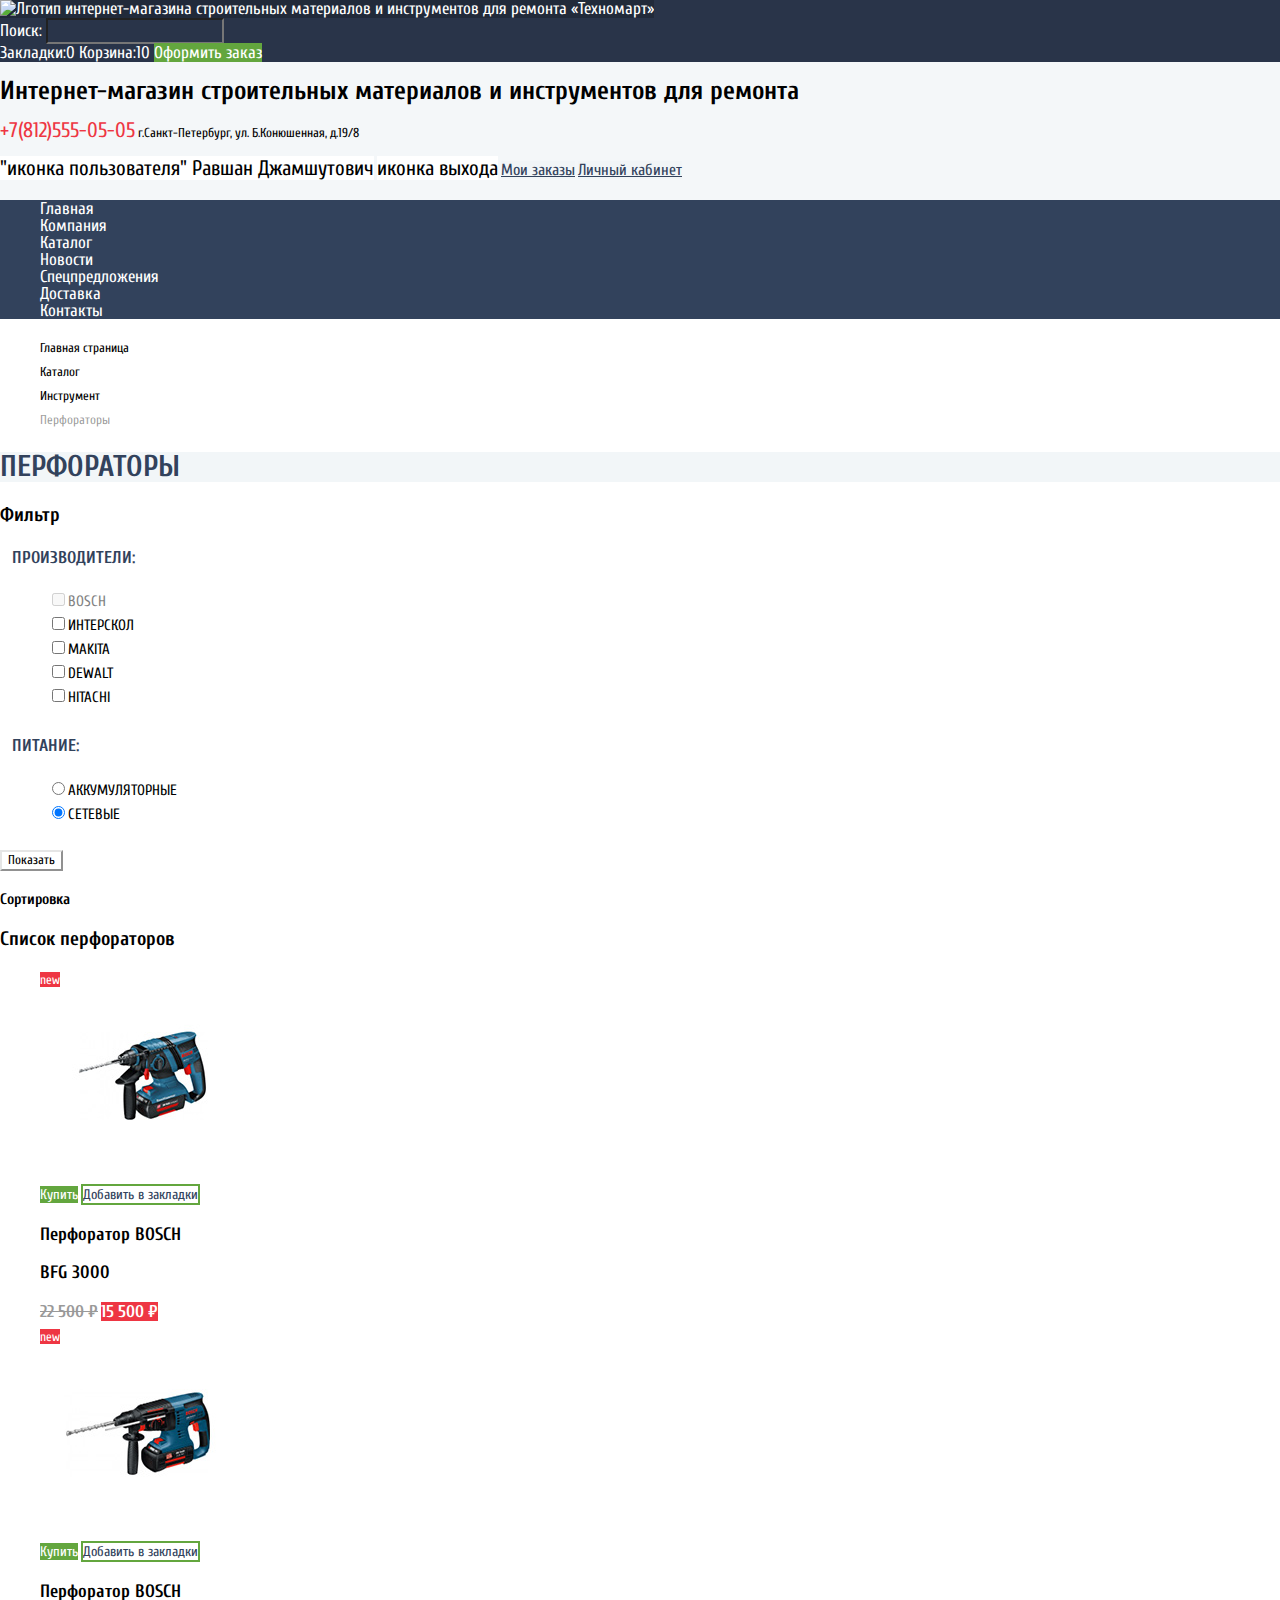
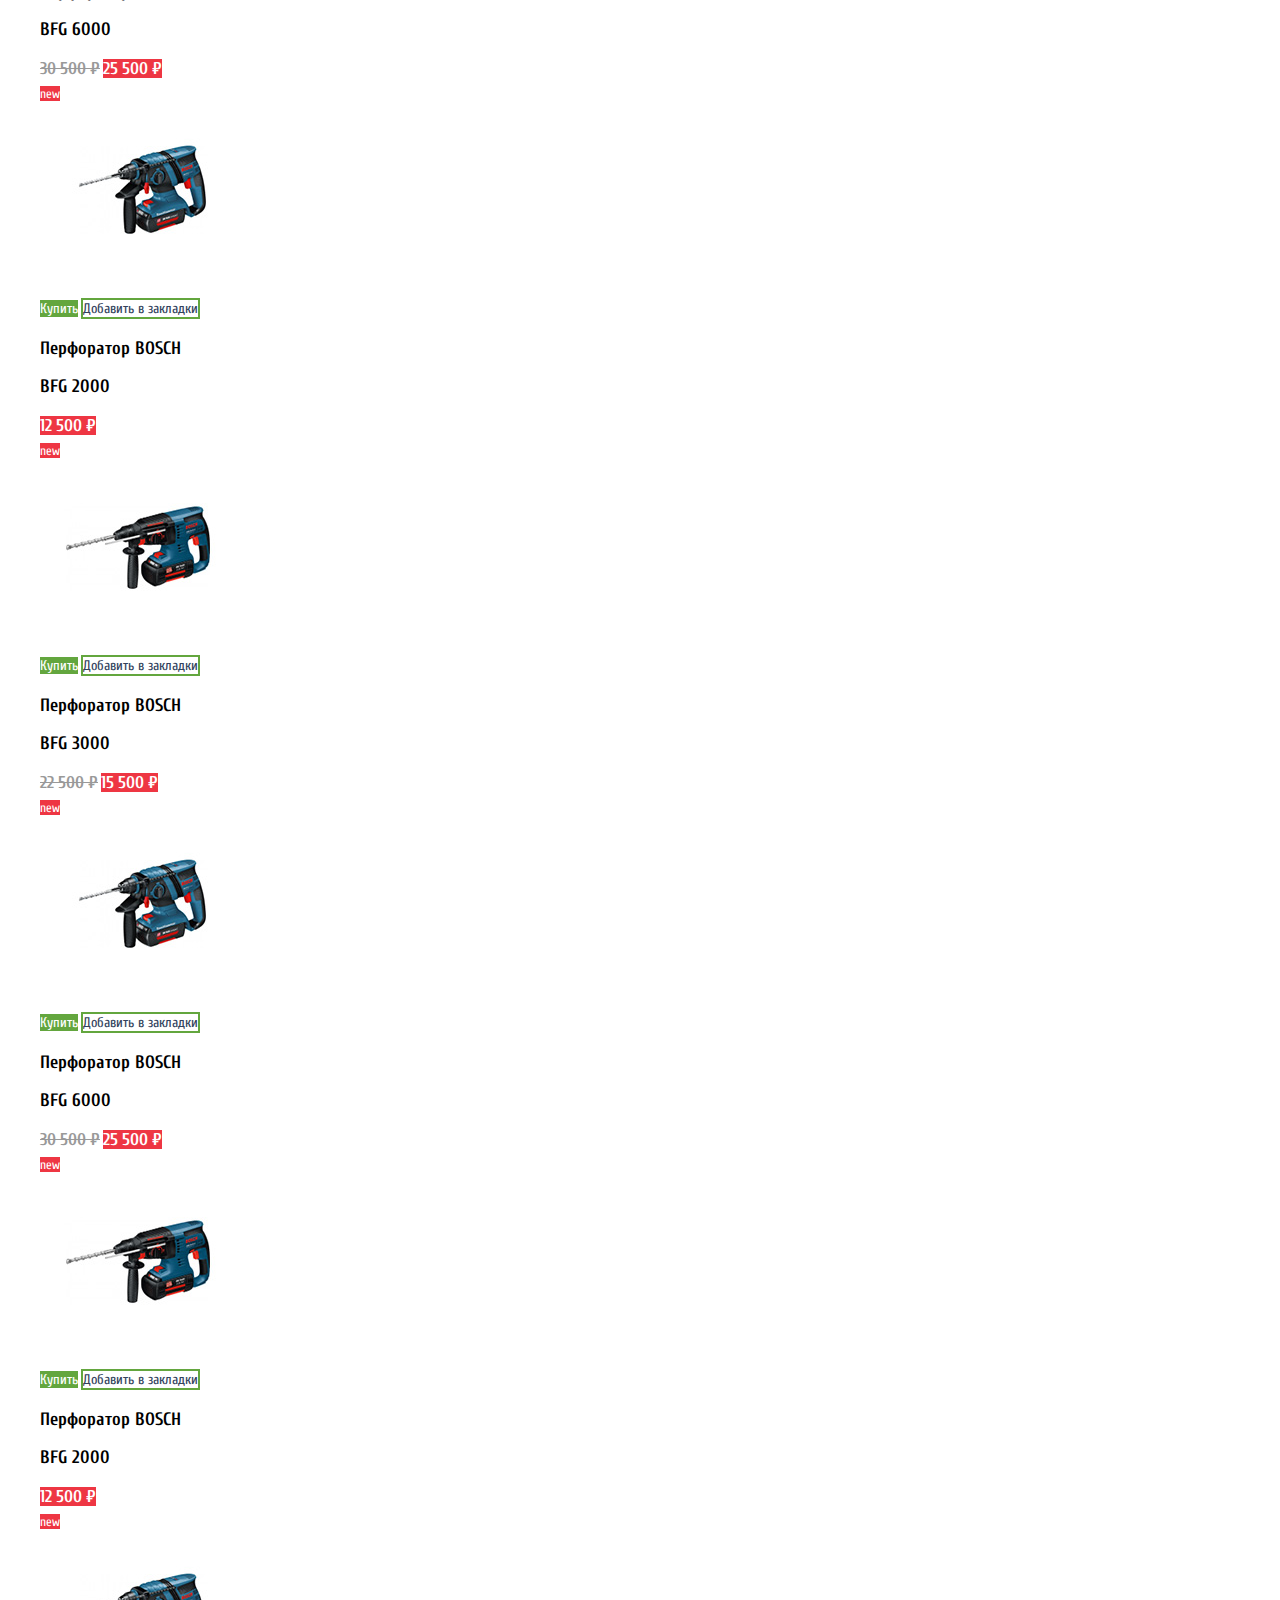
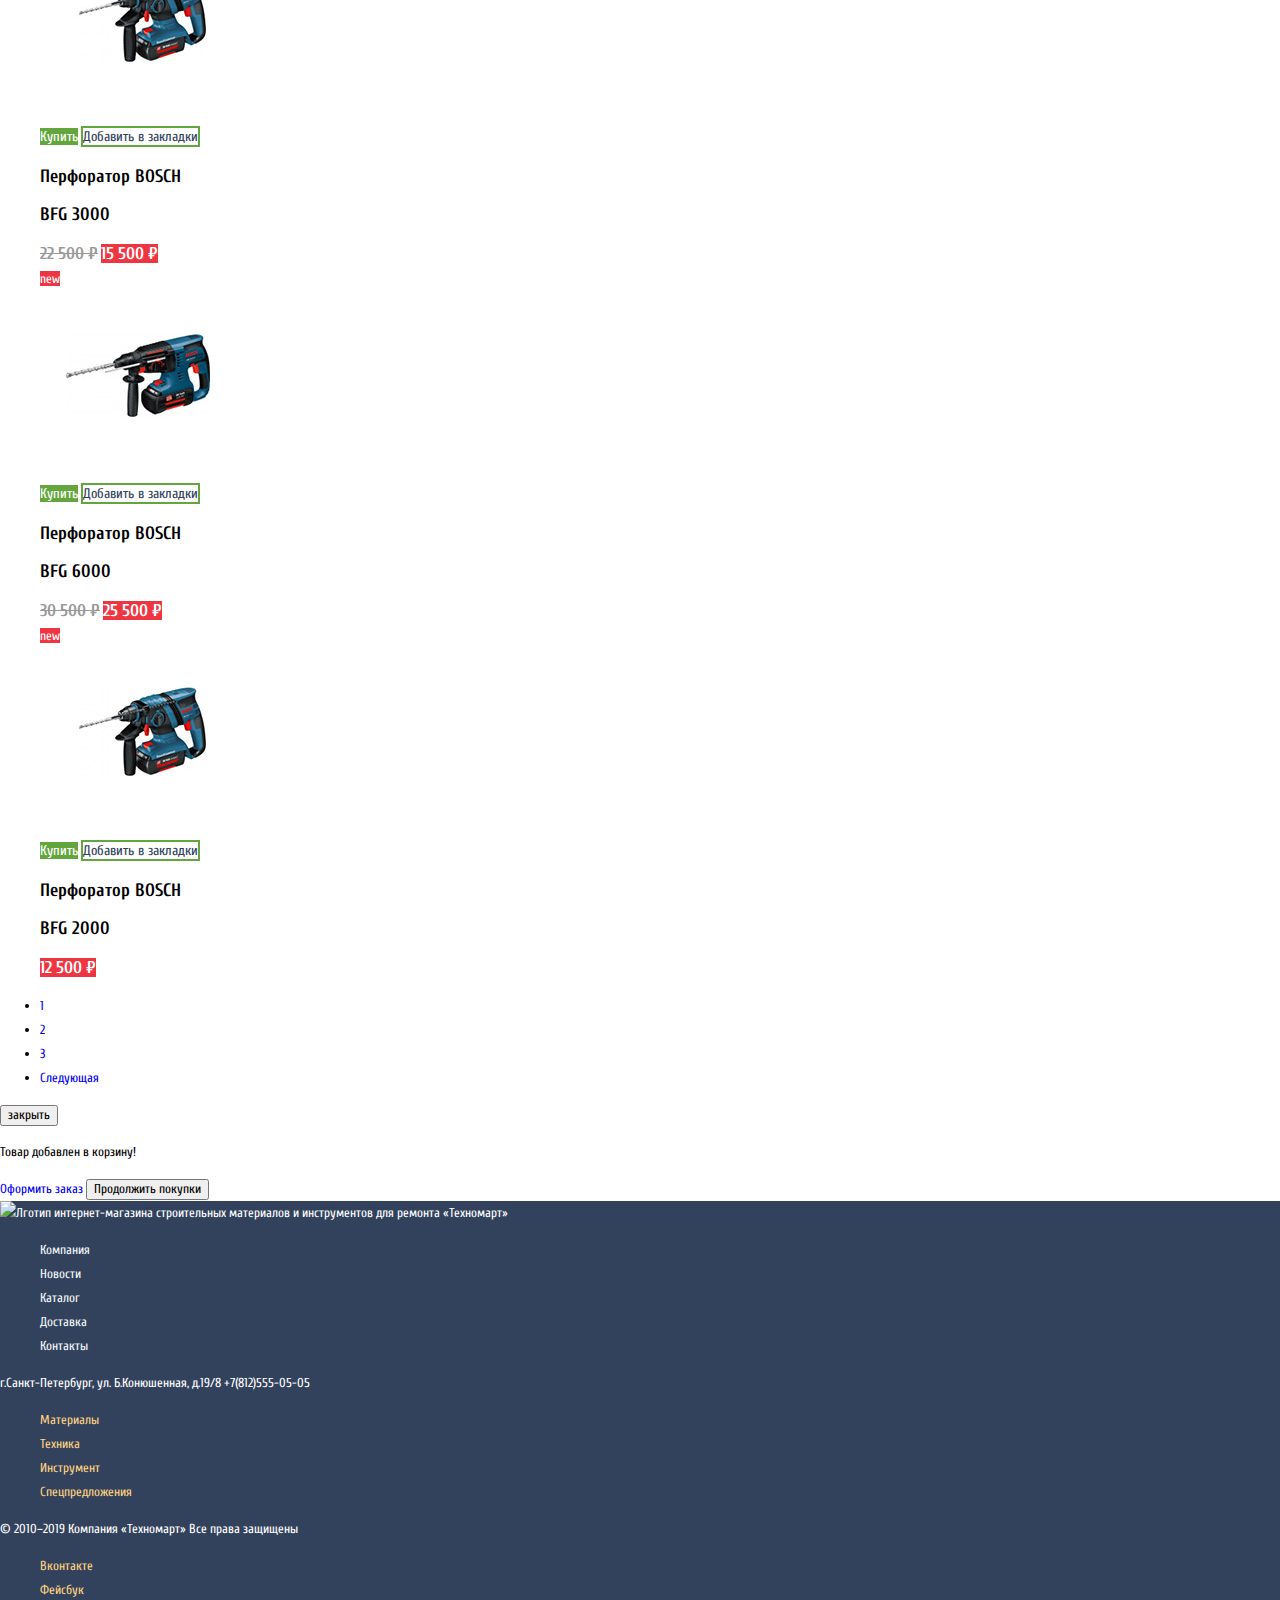
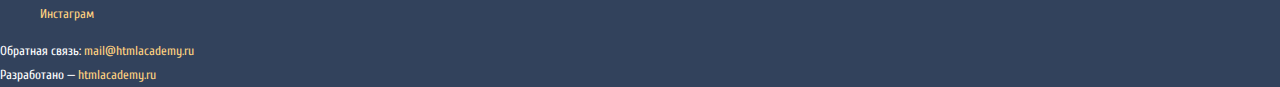
==== commit ead31de5: "Правки к заданию 12" ====
--- a/technomart-catalog.html
+++ b/technomart-catalog.html
@@ -38,7 +38,7 @@
 			</div>
 		</div>
 		<nav class="site-navigation">
-			<ul>
+			<ul class="list-unstyled">
 				<li><a href="index.html">Главная</a></li>
 				<li><a href="company.html">Компания</a></li>
 				<li><a href="catalog.html">Каталог</a></li> 
@@ -50,7 +50,7 @@
 		</nav>
 	</header>
 	<main class="contaier">
-		<ul class="breadcrumbs">
+		<ul class="breadcrumbs list-unstyled">
 			<li><a href="index.html">Главная страница</a>
 			<li><a href="catalog.html">Каталог</a>
 			<li><a href="instrument.html">Инструмент</a>
@@ -64,7 +64,7 @@
 			<form class="filter-form" method="post" action="https://echo.htmlacademy.ru">
 				<fieldset>
 					<legend>Производители:</legend>
-					<ul>
+					<ul class="list-unstyled">
 						<li class="filter-option">
 							<input type="checkbox" name="bosch" id="bosch" class="filter-input filter-input-checkbox" disabled>
 							<label for="bosch">Bosch</label>
@@ -89,7 +89,7 @@
 				</fieldset>
 				<fieldset>
 					<legend>Питание:</legend>
-					<ul>
+					<ul class="list-unstyled">
 						<li class="filter-option">
 							<input class="filter-input filter-input-radio" type="radio" name="power" value="akkum" id="akkum">
 							<label for="akkum">Аккумуляторные</label>
@@ -110,7 +110,7 @@
 				<h3>Сортировка</h3>
 			</div>
 			<h2 class="visually-hidden">Список перфораторов</h2>
-			<ul>
+			<ul class="list-unstyled">
 				<li class="catalog-item">
 					<span class="new-item">new</span>
 					<div>
@@ -276,7 +276,7 @@
 				<a class="main-footer-logo">
 					<img src="img/index-logo.svg" alt="Лготип интернет-магазина строительных материалов и инструментов для ремонта «Техномарт»">
 				</a>
-				<ul class="main-footer-site-navigation">
+				<ul class="main-footer-site-navigation list-unstyled">
 					<li><a href="company.html">Компания</a></li>
 					<li><a href="news.html">Новости</a></li> 
 					<li><a href="catalog.html">Каталог</a></li>
@@ -288,7 +288,7 @@
 				<p class="main-footer-contacts">г.Санкт-Петербург, ул. Б.Конюшенная, д.19/8
 					<span>+7(812)555-05-05</span>
 				</p>
-				<ul class="main-footer-catalog-navigation">
+				<ul class="main-footer-catalog-navigation list-unstyled">
 					<li><a href="materials.html">Материалы</a></li>
 					<li><a href="devices.html">Техника</a></li>
 					<li><a href="instruments.html">Инструмент</a></li>
@@ -299,7 +299,7 @@
 		<div class="footer-bottom">
 			<p class="copyright"><span>©</span> 2010–2019 Компания «Техномарт»
 			Все права защищены</p>
-			<ul class="footer-social">
+			<ul class="footer-social list-unstyled">
 				<li><a class="social-button" href="#">Вконтакте</a></li>
 				<li><a class="social-button" href="#">Фейсбук</a></li>
 				<li><a class="social-button" href="#">Инстаграм</a></li>
--- a/css/style.css
+++ b/css/style.css
@@ -3,10 +3,8 @@
 	padding: 0;
 	font-family: 'Cuprum', Arial, sans-serif;
 	font-size: 13px;
-    font-weight: normal;
 	line-height: 24px;
 	color: #000000;
-
 	background-color: #ffffff;
 }
 
@@ -22,7 +20,6 @@
 	font-size: 17px;
 	line-height: 18px;
 	color: #ffffff;
-
 	background-color: #293449;
 }
 
@@ -49,15 +46,15 @@
 	color: #000000;
 }
 
-.header-top a.make-order {
+a.make-order {
 	background-color: #63a63e;
 }
 
-.header-top a.make-order:hover {
+a.make-order:hover {
 	background-color: #5fbb2d;
 }
 
-.header-top a.make-order:active {
+a.make-order:active {
 	background-color: #518534;
 	color: rgba(255, 255, 255, 0.5);
 }
@@ -100,14 +97,6 @@
 	background-color: #32425c;
 }
 
-.site-navigation ul,
-.ts-companies,
-.main-footer-site-navigation,
-.main-footer-catalog-navigation,
-.footer-social {
-	list-style: none;
-}
-
 .site-navigation a {
 	color: #ffffff;
 }
@@ -125,7 +114,6 @@
 	font-size: 13px;
 	font-style: normal;
 	line-height: 24px;
-	color: #ffffff;
 	background-color: #ffffff;	
 }
 
@@ -204,12 +192,6 @@
 	color: #32425c;
 	background-color: #f1f5f7;
 	text-decoration: underline;
-}
-
-.breadcrumbs,
-.catalog-filter ul,
-.products ul {
-	list-style: none;
 }
 
 .breadcrumbs a {
@@ -264,7 +246,6 @@
 
 .filter-input:disabled + label {
   color: #000000;
-
   opacity: 0.5;
 }
 
@@ -305,7 +286,7 @@
 	background-color: #ee3643;
 }
 
-a.button.buy {
+.button.buy {
 	font-size: 14px;
 	line-height: 18px;
 	font-weight: normal;
@@ -313,16 +294,16 @@
 	background-color: #63a63e;
 }
 
-a.button.buy:hover {
+.button.buy:hover {
 	background-color: #5fbb2d;
 }
 
-a.button.buy:active {
+.button.buy:active {
 	background-color: #518534;
 }
 
 
-a.button.bookmarks {
+.button.bookmarks {
 	font-size: 14px;
 	line-height: 18px;
 	font-weight: normal;
@@ -331,11 +312,15 @@
 	border-color: #63a63e;
 }
 
-a.button.bookmarks:hover {
+.button.bookmarks:hover {
 	border-color: #32425c;
 }
 
-a.button.bookmarks:active {
+.button.bookmarks:active {
 	color: rgba(50, 66, 92, 0.3);
 	border-color: rgba(50, 66, 92, 0.3);
+}
+
+.list-unstyled {
+	list-style: none;
 }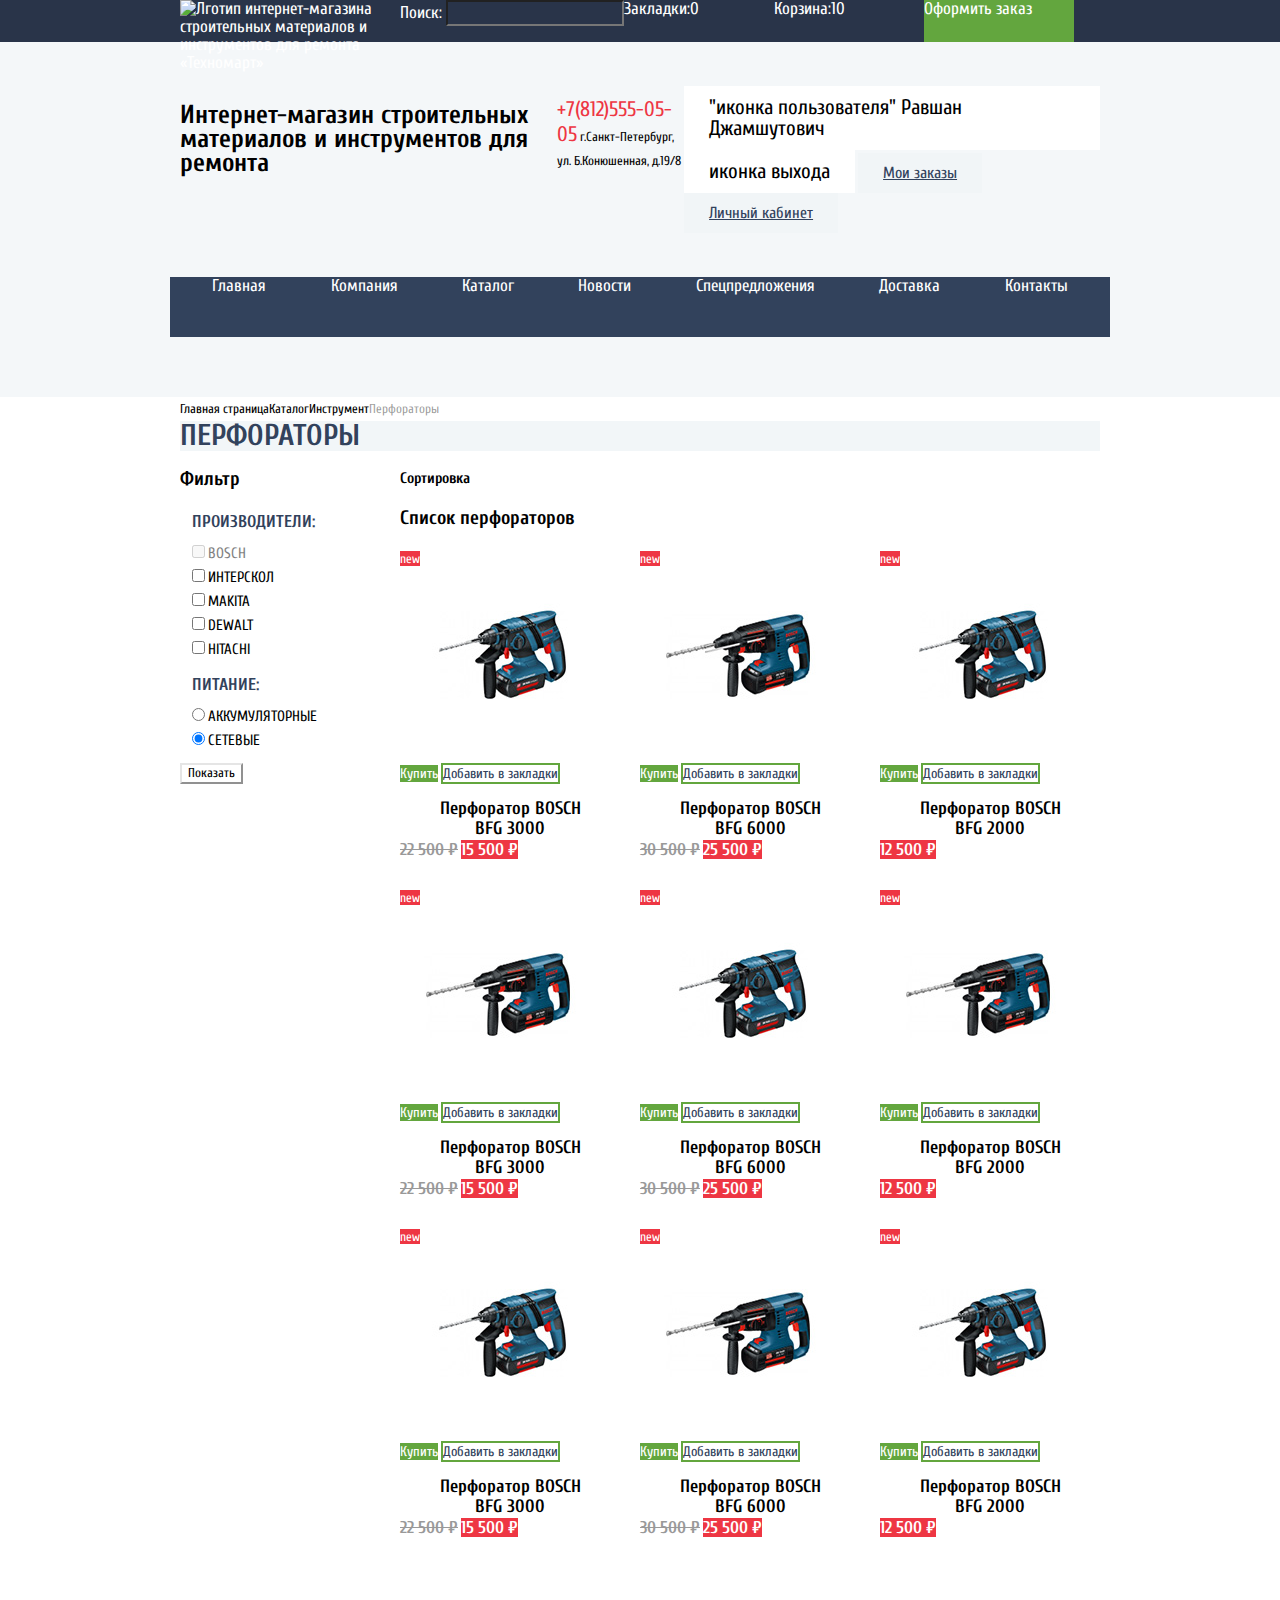
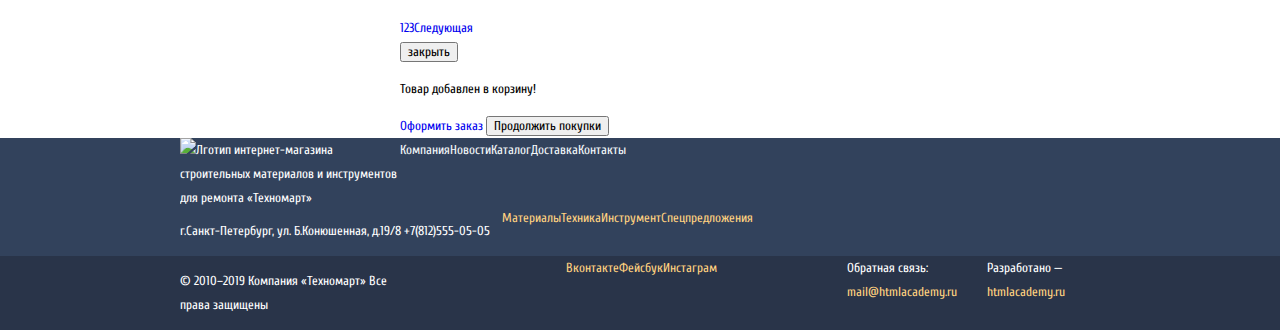
==== commit b1e07c3f: "Задание 15" ====
--- a/technomart-catalog.html
+++ b/technomart-catalog.html
@@ -9,305 +9,316 @@
 </head>
 <body>
 	<header class="main-header">
-		<div class="header-top">		
-			<a class="main-header-logo">
-				<img src="img/index-logo.svg" alt="Лготип интернет-магазина строительных материалов и инструментов для ремонта «Техномарт»">
-			</a>
-			<form>
-				<label>Поиск: <input type="search" aria-label="Поиск"></label>
-			</form>		
-			<a href="bookmarks.html" class="bookmarks">Закладки:0</a>
-			<a href="cart.html" class="cart">Корзина:10</a>
-			<a href="order.html" class="make-order">Оформить заказ</a>
-		</div>
-		<div>		
-			<h1 class="page-title">Интернет-магазин строительных материалов и инструментов для ремонта</h1>
-			<p class="main-header-contacts">
-				<span class="number">+7(812)555-05-05</span>
-				<span class="adress">г.Санкт-Петербург, ул. Б.Конюшенная, д.19/8</span>
-			</p>
-			<div class="account-links">
-				<span class="account-links-top">
-					<a href="profile.html">"иконка пользователя" Равшан Джамшутович</a>
-					<a href="deauthorization.html">иконка выхода</a>
-				</span>
-				<span class="account-links-bottom">	
-					<a href="user-orders.html">Мои заказы</a>
-					<a href="user-cabinet.html">Личный кабинет</a>
-				</span>					
+		<div class="header-top">	
+			<div class="container">		
+				<a class="main-header-logo">
+					<img src="img/index-logo.svg" alt="Лготип интернет-магазина строительных материалов и инструментов для ремонта «Техномарт»">
+				</a>
+				<form>
+					<label>Поиск: <input type="search" aria-label="Поиск"></label>
+				</form>		
+				<a href="bookmarks.html" class="bookmarks">Закладки:0</a>
+				<a href="cart.html" class="cart">Корзина:10</a>
+				<a href="order.html" class="make-order">Оформить заказ</a>
 			</div>
 		</div>
-		<nav class="site-navigation">
+
+		<div class="header-middle">	
+			<div class="container">		
+				<h1 class="page-title">Интернет-магазин строительных материалов и инструментов для ремонта</h1>
+				<p class="main-header-contacts">
+					<span class="number">+7(812)555-05-05</span>
+					<span class="adress">г.Санкт-Петербург, ул. Б.Конюшенная, д.19/8</span>
+				</p>
+				<div class="account-links">
+					<span class="account-links-top">
+						<a href="profile.html">"иконка пользователя" Равшан Джамшутович</a>
+						<a href="deauthorization.html">иконка выхода</a>
+					</span>
+					<span class="account-links-bottom">	
+						<a href="user-orders.html">Мои заказы</a>
+						<a href="user-cabinet.html">Личный кабинет</a>
+					</span>					
+				</div>
+			</div>
+		</div>
+
+		<nav class="site-navigation container">
 			<ul class="list-unstyled">
 				<li><a href="index.html">Главная</a></li>
 				<li><a href="company.html">Компания</a></li>
-				<li><a href="catalog.html">Каталог</a></li> 
+				<li><a href="#">Каталог</a></li> 
 				<li><a href="news.html">Новости</a></li> 
 				<li><a href="special-offers.html">Спецпредложения</a></li> 
 				<li><a href="delivery.html">Доставка</a></li> 
 				<li><a href="contacts.html">Контакты</a></li> 				
 			</ul>
 		</nav>
+
 	</header>
-	<main class="contaier">
+	<main class="container">
 		<ul class="breadcrumbs list-unstyled">
 			<li><a href="index.html">Главная страница</a>
-			<li><a href="catalog.html">Каталог</a>
+			<li><a href="#">Каталог</a>
 			<li><a href="instrument.html">Инструмент</a>
 			<li class="breadcrumbs-current">Перфораторы</li>
 		</ul>
 		<div class="catalog-main-header">
 				<h1>Перфораторы</h1>
 		</div>
-		<section class="catalog-filter">
-			<h2>Фильтр</h2>
-			<form class="filter-form" method="post" action="https://echo.htmlacademy.ru">
-				<fieldset>
-					<legend>Производители:</legend>
-					<ul class="list-unstyled">
-						<li class="filter-option">
-							<input type="checkbox" name="bosch" id="bosch" class="filter-input filter-input-checkbox" disabled>
-							<label for="bosch">Bosch</label>
-						</li>            			
-						<li class="filter-option">
-							<input type="checkbox" name="interskol" id="interskol" class="filter-input filter-input-checkbox">
-							<label for="interskol">Интерскол</label>
-						</li>
-						<li class="filter-option">
-							<input type="checkbox" name="makita" id="makita" class="filter-input filter-input-checkbox">
-							<label for="makita">Makita</label>
-						</li>
-						<li class="filter-option">
-							<input type="checkbox" name="dewalt" id="dewalt" class="filter-input filter-input-checkbox">
-							<label for="dewalt">Dewalt</label>
-						</li>
-						<li class="filter-option">
-							<input type="checkbox" name="hitachi" id="hitachi" class="filter-input filter-input-checkbox">
-							<label for="hitachi">Hitachi</label>
-						</li>
-					</ul>
-				</fieldset>
-				<fieldset>
-					<legend>Питание:</legend>
-					<ul class="list-unstyled">
-						<li class="filter-option">
-							<input class="filter-input filter-input-radio" type="radio" name="power" value="akkum" id="akkum">
-							<label for="akkum">Аккумуляторные</label>
-						</li>
-						<li class="filter-option">
-							<input class="filter-input filter-input-radio" type="radio" name="power" value="setevyye" id="setevyye" checked>
-							<label for="setevyye">Сетевые</label>
-						</li>
-					</ul>
-				</fieldset>
-				<button type="submit" class="filter-button button" aria-label="Показать">
-					Показать			
-				</button>
-			</form>
-		</section>
-		<section class="products">
-			<div class="sort">
-				<h3>Сортировка</h3>
-			</div>
-			<h2 class="visually-hidden">Список перфораторов</h2>
-			<ul class="list-unstyled">
-				<li class="catalog-item">
-					<span class="new-item">new</span>
-					<div>
-						<img src="img/bfg-3000.jpg" width="218" height="170" alt="Перфоратор BOSCH BFG 3000">
-						<p class="catalog-item-button">            			
-							<a class="button buy" href="#">Купить</a>
-							<a class="button bookmarks" href="#">Добавить в закладки</a>
-						</p>
-					</div>
-					<a href="catalog-item.html">
-						<h3 class="catalog-manufacturer">Перфоратор BOSCH</h3>
-						<h3 class="catalog-item-title">BFG 3000</h3>
-					</a>					
-					<span class="price-old">22 500 ₽</span>
-					<span class="price-preset">15 500 ₽</span> 			
-				</li>
-				<li class="catalog-item">
-					<span class="new-item">new</span>	
-					<div>
-						<img src="img/bfg-6000.jpg" width="218" height="170" alt="Перфоратор BOSCH BFG 3000">
-						<p class="catalog-item-button">              			
-							<a class="button buy" href="#">Купить</a>
-							<a class="button bookmarks" href="#">Добавить в закладки</a>
-						</p>
-					</div>
-					<a href="catalog-item.html">
-						<h3 class="catalog-manufacturer">Перфоратор BOSCH</h3>
-						<h3 class="catalog-item-title">BFG 6000</h3>
-					</a>					
-					<span class="price-old">30 500 ₽</span>
-					<span class="price-preset">25 500 ₽</span>   			
-				</li>
-				<li class="catalog-item">
-					<span class="new-item">new</span>	
-					<div>
-						<img src="img/bfg-3000.jpg" width="218" height="170" alt="Перфоратор BOSCH BFG 3000">
-						<p class="catalog-item-button">              			
-							<a class="button buy" href="#">Купить</a>
-							<a class="button bookmarks" href="#">Добавить в закладки</a>
-						</p>
-					</div>	
-					<a href="catalog-item.html">
-						<h3 class="catalog-manufacturer">Перфоратор BOSCH</h3>
-						<h3 class="catalog-item-title">BFG 2000</h3>
-					</a>					
-					<span class="price-old"></span>
-					<span class="price-preset">12 500 ₽</span>   			
-				</li>
-				<li class="catalog-item">
-					<span class="new-item">new</span>
-					<div>
-						<img src="img/bfg-6000.jpg" width="218" height="170" alt="Перфоратор BOSCH BFG 3000">
-						<p class="catalog-item-button">              			
-							<a class="button buy" href="#">Купить</a>
-							<a class="button bookmarks" href="#">Добавить в закладки</a>
-						</p>
-					</div>
-					<a href="catalog-item.html">
-						<h3 class="catalog-manufacturer">Перфоратор BOSCH</h3>
-						<h3 class="catalog-item-title">BFG 3000</h3>
-					</a>					
-					<span class="price-old">22 500 ₽</span>
-					<span class="price-preset">15 500 ₽</span> 			
-				</li>
-				<li class="catalog-item">
-					<span class="new-item">new</span>	
-					<div>
-						<img src="img/bfg-3000.jpg" width="218" height="170" alt="Перфоратор BOSCH BFG 3000">
-						<p class="catalog-item-button">              			
-							<a class="button buy" href="#">Купить</a>
-							<a class="button bookmarks" href="#">Добавить в закладки</a>
-						</p>
-					</div>
-					<a href="catalog-item.html">
-						<h3 class="catalog-manufacturer">Перфоратор BOSCH</h3>
-						<h3 class="catalog-item-title">BFG 6000</h3>
-					</a>					
-					<span class="price-old">30 500 ₽</span>
-					<span class="price-preset">25 500 ₽</span>   			
-				</li>
-				<li class="catalog-item">
-					<span class="new-item">new</span>	
-					<div>
-						<img src="img/bfg-6000.jpg" width="218" height="170" alt="Перфоратор BOSCH BFG 3000">
-						<p class="catalog-item-button">              			
-							<a class="button buy" href="#">Купить</a>
-							<a class="button bookmarks" href="#">Добавить в закладки</a>
-						</p>
-					</div>	
-					<a href="catalog-item.html">
-						<h3 class="catalog-manufacturer">Перфоратор BOSCH</h3>
-						<h3 class="catalog-item-title">BFG 2000</h3>
-					</a>					
-					<span class="price-old"></span>
-					<span class="price-preset">12 500 ₽</span>   			
-				</li>
-				<li class="catalog-item">
-					<span class="new-item">new</span>
-					<div>
-						<img src="img/bfg-3000.jpg" width="218" height="170" alt="Перфоратор BOSCH BFG 3000">
-						<p class="catalog-item-button">              			
-							<a class="button buy" href="#">Купить</a>
-							<a class="button bookmarks" href="#">Добавить в закладки</a>
-						</p>
-					</div>
-					<a href="catalog-item.html">
-						<h3 class="catalog-manufacturer">Перфоратор BOSCH</h3>
-						<h3 class="catalog-item-title">BFG 3000</h3>
-					</a>					
-					<span class="price-old">22 500 ₽</span>
-					<span class="price-preset">15 500 ₽</span> 			
-				</li>
-				<li class="catalog-item">
-					<span class="new-item">new</span>	
-					<div>
-						<img src="img/bfg-6000.jpg" width="218" height="170" alt="Перфоратор BOSCH BFG 3000">
-						<p class="catalog-item-button">              			
-							<a class="button buy" href="#">Купить</a>
-							<a class="button bookmarks" href="#">Добавить в закладки</a>
-						</p>
-					</div>
-					<a href="catalog-item.html">
-						<h3 class="catalog-manufacturer">Перфоратор BOSCH</h3>
-						<h3 class="catalog-item-title">BFG 6000</h3>
-					</a>					
-					<span class="price-old">30 500 ₽</span>
-					<span class="price-preset">25 500 ₽</span>   			
-				</li>
-				<li class="catalog-item">
-					<span class="new-item">new</span>	
-					<div>
-						<img src="img/bfg-3000.jpg" width="218" height="170" alt="Перфоратор BOSCH BFG 3000">
-						<p class="catalog-item-button">              			
-							<a class="button buy" href="#">Купить</a>
-							<a class="button bookmarks" href="#">Добавить в закладки</a>
-						</p>
-					</div>	
-					<a href="catalog-item.html">
-						<h3 class="catalog-manufacturer">Перфоратор BOSCH</h3>
-						<h3 class="catalog-item-title">BFG 2000</h3>
-					</a>					
-					<span class="price-old"></span>
-					<span class="price-preset">12 500 ₽</span>   			
-				</li>						
-			</ul>
-			<ul class="pagination-list">
-				<li class="pagination-item pagination-item-current"><a href="#">1</a></li>
-				<li class="pagination-item"><a href="#">2</a></li>
-				<li class="pagination-item"><a href="#">3</a></li>
-				<li class="pagination-item"><a href="#">Следующая</a></li>
-			</ul>
-			<div class="added-to-cart">
-				<button class="modal-close" type="button" aria-label="закрыть">закрыть</button>
-				<p>Товар добавлен в корзину!</p>
-				<a href="order.html" aria-label="Оформить заказ">Оформить заказ</a>
-				<button class="modal-close continue-shopping" type="button" aria-label="Продолжить покупки">Продолжить покупки</button>
-			</div>
-		</section>
+		<div class="catalog-column">
+			<section class="catalog-filter">
+				<h2>Фильтр</h2>
+				<form class="filter-form" method="post" action="https://echo.htmlacademy.ru">
+					<fieldset>
+						<legend>Производители:</legend>
+						<ul class="list-unstyled">
+							<li class="filter-option">
+								<input type="checkbox" name="bosch" id="bosch" class="filter-input filter-input-checkbox" disabled>
+								<label for="bosch">Bosch</label>
+							</li>            			
+							<li class="filter-option">
+								<input type="checkbox" name="interskol" id="interskol" class="filter-input filter-input-checkbox">
+								<label for="interskol">Интерскол</label>
+							</li>
+							<li class="filter-option">
+								<input type="checkbox" name="makita" id="makita" class="filter-input filter-input-checkbox">
+								<label for="makita">Makita</label>
+							</li>
+							<li class="filter-option">
+								<input type="checkbox" name="dewalt" id="dewalt" class="filter-input filter-input-checkbox">
+								<label for="dewalt">Dewalt</label>
+							</li>
+							<li class="filter-option">
+								<input type="checkbox" name="hitachi" id="hitachi" class="filter-input filter-input-checkbox">
+								<label for="hitachi">Hitachi</label>
+							</li>
+						</ul>
+					</fieldset>
+					<fieldset>
+						<legend>Питание:</legend>
+						<ul class="list-unstyled">
+							<li class="filter-option">
+								<input class="filter-input filter-input-radio" type="radio" name="power" value="akkum" id="akkum">
+								<label for="akkum">Аккумуляторные</label>
+							</li>
+							<li class="filter-option">
+								<input class="filter-input filter-input-radio" type="radio" name="power" value="setevyye" id="setevyye" checked>
+								<label for="setevyye">Сетевые</label>
+							</li>
+						</ul>
+					</fieldset>
+					<button type="submit" class="filter-button button" aria-label="Показать">
+						Показать			
+					</button>
+				</form>
+			</section>
+			<section class="products">
+				<div class="sort">
+					<h3>Сортировка</h3>
+				</div>
+				<h2 class="visually-hidden">Список перфораторов</h2>
+				<ul class="list-unstyled catalog-list">
+					<li class="catalog-item">
+						<span class="new-item">new</span>
+						<div>
+							<img src="img/bfg-3000.jpg" width="218" height="170" alt="Перфоратор BOSCH BFG 3000">
+							<p class="catalog-item-button">            			
+								<a class="button buy" href="#">Купить</a>
+								<a class="button bookmarks" href="#">Добавить в закладки</a>
+							</p>
+						</div>
+						<a href="catalog-item.html">
+							<h3 class="catalog-manufacturer">Перфоратор BOSCH</h3>
+							<h3 class="catalog-item-title">BFG 3000</h3>
+						</a>					
+						<span class="price-old">22 500 ₽</span>
+						<span class="price-preset">15 500 ₽</span> 			
+					</li>
+					<li class="catalog-item">
+						<span class="new-item">new</span>	
+						<div>
+							<img src="img/bfg-6000.jpg" width="218" height="170" alt="Перфоратор BOSCH BFG 3000">
+							<p class="catalog-item-button">              			
+								<a class="button buy" href="#">Купить</a>
+								<a class="button bookmarks" href="#">Добавить в закладки</a>
+							</p>
+						</div>
+						<a href="catalog-item.html">
+							<h3 class="catalog-manufacturer">Перфоратор BOSCH</h3>
+							<h3 class="catalog-item-title">BFG 6000</h3>
+						</a>					
+						<span class="price-old">30 500 ₽</span>
+						<span class="price-preset">25 500 ₽</span>   			
+					</li>
+					<li class="catalog-item">
+						<span class="new-item">new</span>	
+						<div>
+							<img src="img/bfg-3000.jpg" width="218" height="170" alt="Перфоратор BOSCH BFG 3000">
+							<p class="catalog-item-button">              			
+								<a class="button buy" href="#">Купить</a>
+								<a class="button bookmarks" href="#">Добавить в закладки</a>
+							</p>
+						</div>	
+						<a href="catalog-item.html">
+							<h3 class="catalog-manufacturer">Перфоратор BOSCH</h3>
+							<h3 class="catalog-item-title">BFG 2000</h3>
+						</a>					
+						<span class="price-old"></span>
+						<span class="price-preset">12 500 ₽</span>   			
+					</li>
+					<li class="catalog-item">
+						<span class="new-item">new</span>
+						<div>
+							<img src="img/bfg-6000.jpg" width="218" height="170" alt="Перфоратор BOSCH BFG 3000">
+							<p class="catalog-item-button">              			
+								<a class="button buy" href="#">Купить</a>
+								<a class="button bookmarks" href="#">Добавить в закладки</a>
+							</p>
+						</div>
+						<a href="catalog-item.html">
+							<h3 class="catalog-manufacturer">Перфоратор BOSCH</h3>
+							<h3 class="catalog-item-title">BFG 3000</h3>
+						</a>					
+						<span class="price-old">22 500 ₽</span>
+						<span class="price-preset">15 500 ₽</span> 			
+					</li>
+					<li class="catalog-item">
+						<span class="new-item">new</span>	
+						<div>
+							<img src="img/bfg-3000.jpg" width="218" height="170" alt="Перфоратор BOSCH BFG 3000">
+							<p class="catalog-item-button">              			
+								<a class="button buy" href="#">Купить</a>
+								<a class="button bookmarks" href="#">Добавить в закладки</a>
+							</p>
+						</div>
+						<a href="catalog-item.html">
+							<h3 class="catalog-manufacturer">Перфоратор BOSCH</h3>
+							<h3 class="catalog-item-title">BFG 6000</h3>
+						</a>					
+						<span class="price-old">30 500 ₽</span>
+						<span class="price-preset">25 500 ₽</span>   			
+					</li>
+					<li class="catalog-item">
+						<span class="new-item">new</span>	
+						<div>
+							<img src="img/bfg-6000.jpg" width="218" height="170" alt="Перфоратор BOSCH BFG 3000">
+							<p class="catalog-item-button">              			
+								<a class="button buy" href="#">Купить</a>
+								<a class="button bookmarks" href="#">Добавить в закладки</a>
+							</p>
+						</div>	
+						<a href="catalog-item.html">
+							<h3 class="catalog-manufacturer">Перфоратор BOSCH</h3>
+							<h3 class="catalog-item-title">BFG 2000</h3>
+						</a>					
+						<span class="price-old"></span>
+						<span class="price-preset">12 500 ₽</span>   			
+					</li>
+					<li class="catalog-item">
+						<span class="new-item">new</span>
+						<div>
+							<img src="img/bfg-3000.jpg" width="218" height="170" alt="Перфоратор BOSCH BFG 3000">
+							<p class="catalog-item-button">              			
+								<a class="button buy" href="#">Купить</a>
+								<a class="button bookmarks" href="#">Добавить в закладки</a>
+							</p>
+						</div>
+						<a href="catalog-item.html">
+							<h3 class="catalog-manufacturer">Перфоратор BOSCH</h3>
+							<h3 class="catalog-item-title">BFG 3000</h3>
+						</a>					
+						<span class="price-old">22 500 ₽</span>
+						<span class="price-preset">15 500 ₽</span> 			
+					</li>
+					<li class="catalog-item">
+						<span class="new-item">new</span>	
+						<div>
+							<img src="img/bfg-6000.jpg" width="218" height="170" alt="Перфоратор BOSCH BFG 3000">
+							<p class="catalog-item-button">              			
+								<a class="button buy" href="#">Купить</a>
+								<a class="button bookmarks" href="#">Добавить в закладки</a>
+							</p>
+						</div>
+						<a href="catalog-item.html">
+							<h3 class="catalog-manufacturer">Перфоратор BOSCH</h3>
+							<h3 class="catalog-item-title">BFG 6000</h3>
+						</a>					
+						<span class="price-old">30 500 ₽</span>
+						<span class="price-preset">25 500 ₽</span>   			
+					</li>
+					<li class="catalog-item">
+						<span class="new-item">new</span>	
+						<div>
+							<img src="img/bfg-3000.jpg" width="218" height="170" alt="Перфоратор BOSCH BFG 3000">
+							<p class="catalog-item-button">              			
+								<a class="button buy" href="#">Купить</a>
+								<a class="button bookmarks" href="#">Добавить в закладки</a>
+							</p>
+						</div>	
+						<a href="catalog-item.html">
+							<h3 class="catalog-manufacturer">Перфоратор BOSCH</h3>
+							<h3 class="catalog-item-title">BFG 2000</h3>
+						</a>					
+						<span class="price-old"></span>
+						<span class="price-preset">12 500 ₽</span>   			
+					</li>						
+				</ul>
+				<ul class="pagination-list list-unstyled">
+					<li class="pagination-item pagination-item-current"><a href="#">1</a></li>
+					<li class="pagination-item"><a href="#">2</a></li>
+					<li class="pagination-item"><a href="#">3</a></li>
+					<li class="pagination-item"><a href="#">Следующая</a></li>
+				</ul>
+				<div class="added-to-cart">
+					<button class="modal-close" type="button" aria-label="закрыть">закрыть</button>
+					<p>Товар добавлен в корзину!</p>
+					<a href="order.html" aria-label="Оформить заказ">Оформить заказ</a>
+					<button class="modal-close continue-shopping" type="button" aria-label="Продолжить покупки">Продолжить покупки</button>
+				</div>
+			</section>
+		</div>
 	</main>
 	<footer class="main-footer">
-		<div class="footer-top">
-			<div>
-				<a class="main-footer-logo">
-					<img src="img/index-logo.svg" alt="Лготип интернет-магазина строительных материалов и инструментов для ремонта «Техномарт»">
-				</a>
-				<ul class="main-footer-site-navigation list-unstyled">
-					<li><a href="company.html">Компания</a></li>
-					<li><a href="news.html">Новости</a></li> 
-					<li><a href="catalog.html">Каталог</a></li>
-					<li><a href="delivery.html">Доставка</a></li> 
-					<li><a href="contacts.html">Контакты</a></li> 				
+		<div class="footer-top container">
+			<a class="main-footer-logo">
+				<img src="img/index-logo.svg" alt="Лготип интернет-магазина строительных материалов и инструментов для ремонта «Техномарт»">
+			</a>
+			<ul class="main-footer-site-navigation list-unstyled">
+				<li><a href="company.html">Компания</a></li>
+				<li><a href="news.html">Новости</a></li> 
+				<li><a href="#">Каталог</a></li>
+				<li><a href="delivery.html">Доставка</a></li> 
+				<li><a href="contacts.html">Контакты</a></li> 			
+			</ul>
+		</div>
+
+		<div class="footer-middle container">	
+			<p class="main-footer-contacts">г.Санкт-Петербург, ул. Б.Конюшенная, д.19/8
+				<span>+7(812)555-05-05</span>
+			</p>
+			<ul class="main-footer-catalog-navigation list-unstyled">
+				<li><a href="materials.html">Материалы</a></li>
+				<li><a href="devices.html">Техника</a></li>
+				<li><a href="instruments.html">Инструмент</a></li>
+				<li><a href="special-offers.html">Спецпредложения</a></li>
+			</ul>
+		</div>	
+
+		<div class="footer-bottom">
+			<div class="container">	
+				<p class="copyright"><span>©</span> 2010–2019 Компания «Техномарт»
+				Все права защищены</p>
+				<ul class="footer-social list-unstyled">
+					<li><a class="social-button" href="#">Вконтакте</a></li>
+					<li><a class="social-button" href="#">Фейсбук</a></li>
+					<li><a class="social-button" href="#">Инстаграм</a></li>
 				</ul>
-			</div>
-			<div>	
-				<p class="main-footer-contacts">г.Санкт-Петербург, ул. Б.Конюшенная, д.19/8
-					<span>+7(812)555-05-05</span>
-				</p>
-				<ul class="main-footer-catalog-navigation list-unstyled">
-					<li><a href="materials.html">Материалы</a></li>
-					<li><a href="devices.html">Техника</a></li>
-					<li><a href="instruments.html">Инструмент</a></li>
-					<li><a href="special-offers.html">Спецпредложения</a></li> 
-				</ul>
-			</div>	
-		</div>
-		<div class="footer-bottom">
-			<p class="copyright"><span>©</span> 2010–2019 Компания «Техномарт»
-			Все права защищены</p>
-			<ul class="footer-social list-unstyled">
-				<li><a class="social-button" href="#">Вконтакте</a></li>
-				<li><a class="social-button" href="#">Фейсбук</a></li>
-				<li><a class="social-button" href="#">Инстаграм</a></li>
-			</ul>
-			<div class="feedback">Обратная связь: <a href="mailto:mail@htmlacademy.ru">mail@htmlacademy.ru</a>
-			</div>
-			<div class="developer">
-				Разработано — <a href="https://htmlacademy.ru/intensive/htmlcss">htmlacademy.ru</a>
+				<div class="feedback">Обратная связь: <a href="mailto:mail@htmlacademy.ru">mail@htmlacademy.ru</a>
+				</div>
+				<div class="developer">
+					Разработано — <a href="https://htmlacademy.ru/intensive/htmlcss">htmlacademy.ru</a>
+				</div>
 			</div>
 		</div>		
 	</footer>
--- a/css/style.css
+++ b/css/style.css
@@ -1,3 +1,11 @@
+* {
+	box-sizing: inherit;
+}
+
+html {
+	box-sizing: border-box;
+}
+
 body {
 	margin: 0;
 	padding: 0;
@@ -12,8 +20,27 @@
 	text-decoration: none;
 }
 
+.container {
+	width: 940px;
+	margin: 0 auto;
+	padding: 0 10px;
+}
+
+.list-unstyled {
+	list-style: none;
+	margin: 0;
+	padding: 0;
+}
+
 .main-header {
 	background-color: #f4f7f9;
+	display: flex;
+	flex-direction: column;
+}
+
+.main-header-logo {
+	width: 220px;
+	height: 42px;
 }
 
 .header-top {
@@ -21,6 +48,23 @@
 	line-height: 18px;
 	color: #ffffff;
 	background-color: #293449;
+	min-height: 42px;
+}
+
+.header-top .container {
+	display: flex;
+}
+
+.search {
+	margin-right: auto; 
+}
+
+.header-top .bookmarks,
+.header-top .cart,
+.header-top .make-order {
+	width: 150px;
+	height: 42px;
+	margin: 0;
 }
 
 .header-top a {
@@ -57,6 +101,16 @@
 a.make-order:active {
 	background-color: #518534;
 	color: rgba(255, 255, 255, 0.5);
+}
+
+.header-middle {
+    padding-bottom: 44px;
+	padding-top: 44px;
+}
+
+.header-middle .container {
+	display: flex;
+	justify-content: space-between;
 }
 
 h1.main-page-title {
@@ -64,6 +118,13 @@
 	font-style: italic;
 	line-height: 23px;
 	color: #ee3643;
+	margin: 0;
+	margin-left: 44px;
+	width: 196px;
+}
+
+.main-header-contacts {
+	width: 270px;
 }
 
 .main-header-contacts .number {
@@ -79,6 +140,8 @@
 	line-height: 21px;
 	color: #000000;
 	background-color: #ffffff;
+	display: inline-block;
+	padding: 11px 25px;
 }
 
 .account-links a:hover {
@@ -95,10 +158,19 @@
 	line-height: 17px;
 	color: #ffffff;
 	background-color: #32425c;
+	margin-bottom: 60px;
+}
+
+.site-navigation ul {
+	display: flex;
+	justify-content: space-around;
+	min-height: 60px;
 }
 
 .site-navigation a {
 	color: #ffffff;
+	display: inline-block;
+	height: 60px;
 }
 
 .site-navigation a:hover {
@@ -110,11 +182,15 @@
 	color: rgba(255, 255, 255, 0.5);
 }
 
-div.index-columns {
+.index-columns {
 	font-size: 13px;
 	font-style: normal;
 	line-height: 24px;
 	background-color: #ffffff;	
+	display: flex;
+	justify-content: space-between;
+	padding-top: 80px;
+	padding-bottom: 80px;
 }
 
 .about-company h2,
@@ -124,6 +200,7 @@
 	line-height: 30px;
 	color: #000000;
 	text-transform: uppercase;
+	margin: 0;
 }
 
 .about-company a,
@@ -137,6 +214,14 @@
 	background-color: #ca2c37;
 }
 
+.about-company {
+	width: 519px;
+}
+
+.contacts {
+	width: 300px;
+}
+
 .about-company a:active,
 .contacts a:active {
 	background-color: #ba2732;
@@ -147,6 +232,19 @@
 	color: #ffffff;
 }
 
+.footer-top {
+	display: flex;
+}
+
+.main-footer-logo {
+	width: 220px;
+	height: 68px;
+}
+
+.main-footer-site-navigation {
+	display: flex;
+}
+
 .main-footer-site-navigation a {
 	color: #f3f7f9;	
 }
@@ -159,6 +257,19 @@
 	color: rgba(241, 245, 247, 0.5);	
 }
 
+.footer-middle {
+	display: flex;
+}
+
+.main-footer-contacts {
+	width: 322px;
+}
+
+.main-footer-catalog-navigation {
+	display: flex;
+	justify-content: space-between;
+}
+
 .main-footer-catalog-navigation a {
 	color: #ffd180;
 }
@@ -169,6 +280,24 @@
 
 .main-footer-catalog-navigation a:active {
 	color: rgba(255, 209, 128, 0.5);
+}
+
+.footer-bottom {
+	background-color: #293449;
+}
+
+.footer-bottom .container {
+	display: flex;
+}
+
+.footer-social {
+	display: flex;
+	justify-content: space-between;
+	margin-right: 130px;
+}
+
+.copyright {
+	margin-right: 170px;
 }
 
 .footer-bottom a {
@@ -192,6 +321,10 @@
 	color: #32425c;
 	background-color: #f1f5f7;
 	text-decoration: underline;
+}
+
+.breadcrumbs {
+	display: flex;
 }
 
 .breadcrumbs a {
@@ -218,6 +351,16 @@
 	line-height: 30px;
 	color: #32425c;
 	text-transform: uppercase;	
+	margin: 0;
+}
+
+.catalog-column {
+	display: flex;
+	justify-content: space-between;
+}
+
+.catalog-filter {
+	width: 220px;
 }
 
 .catalog-filter fieldset {
@@ -254,8 +397,22 @@
 	border-color: #e5e5e5;
 }
 
+.products {
+	width: 700px;
+}
+
+.catalog-list {
+	display: flex;
+	flex-wrap: wrap;
+	justify-content: space-between;
+	margin-bottom: 52px;
+}
+
 .catalog-item {
-	background-color: #ffffff;	
+	background-color: #ffffff;
+	width: 220px;
+	height: 318px;
+	margin-bottom: 21px;	
 }
 
 .catalog-item h3 {
@@ -263,6 +420,8 @@
 	font-weight: bold;
 	font-size: 18px;
 	line-height: 20px;
+	margin: 0;
+	text-align: center;
 }
 
 .catalog-item .price-old {
@@ -321,6 +480,11 @@
 	border-color: rgba(50, 66, 92, 0.3);
 }
 
-.list-unstyled {
-	list-style: none;
+main .feedback {
+	display: none;
+}
+
+.pagination-list {
+	display: flex;
+	justify-content: flex-start;
 }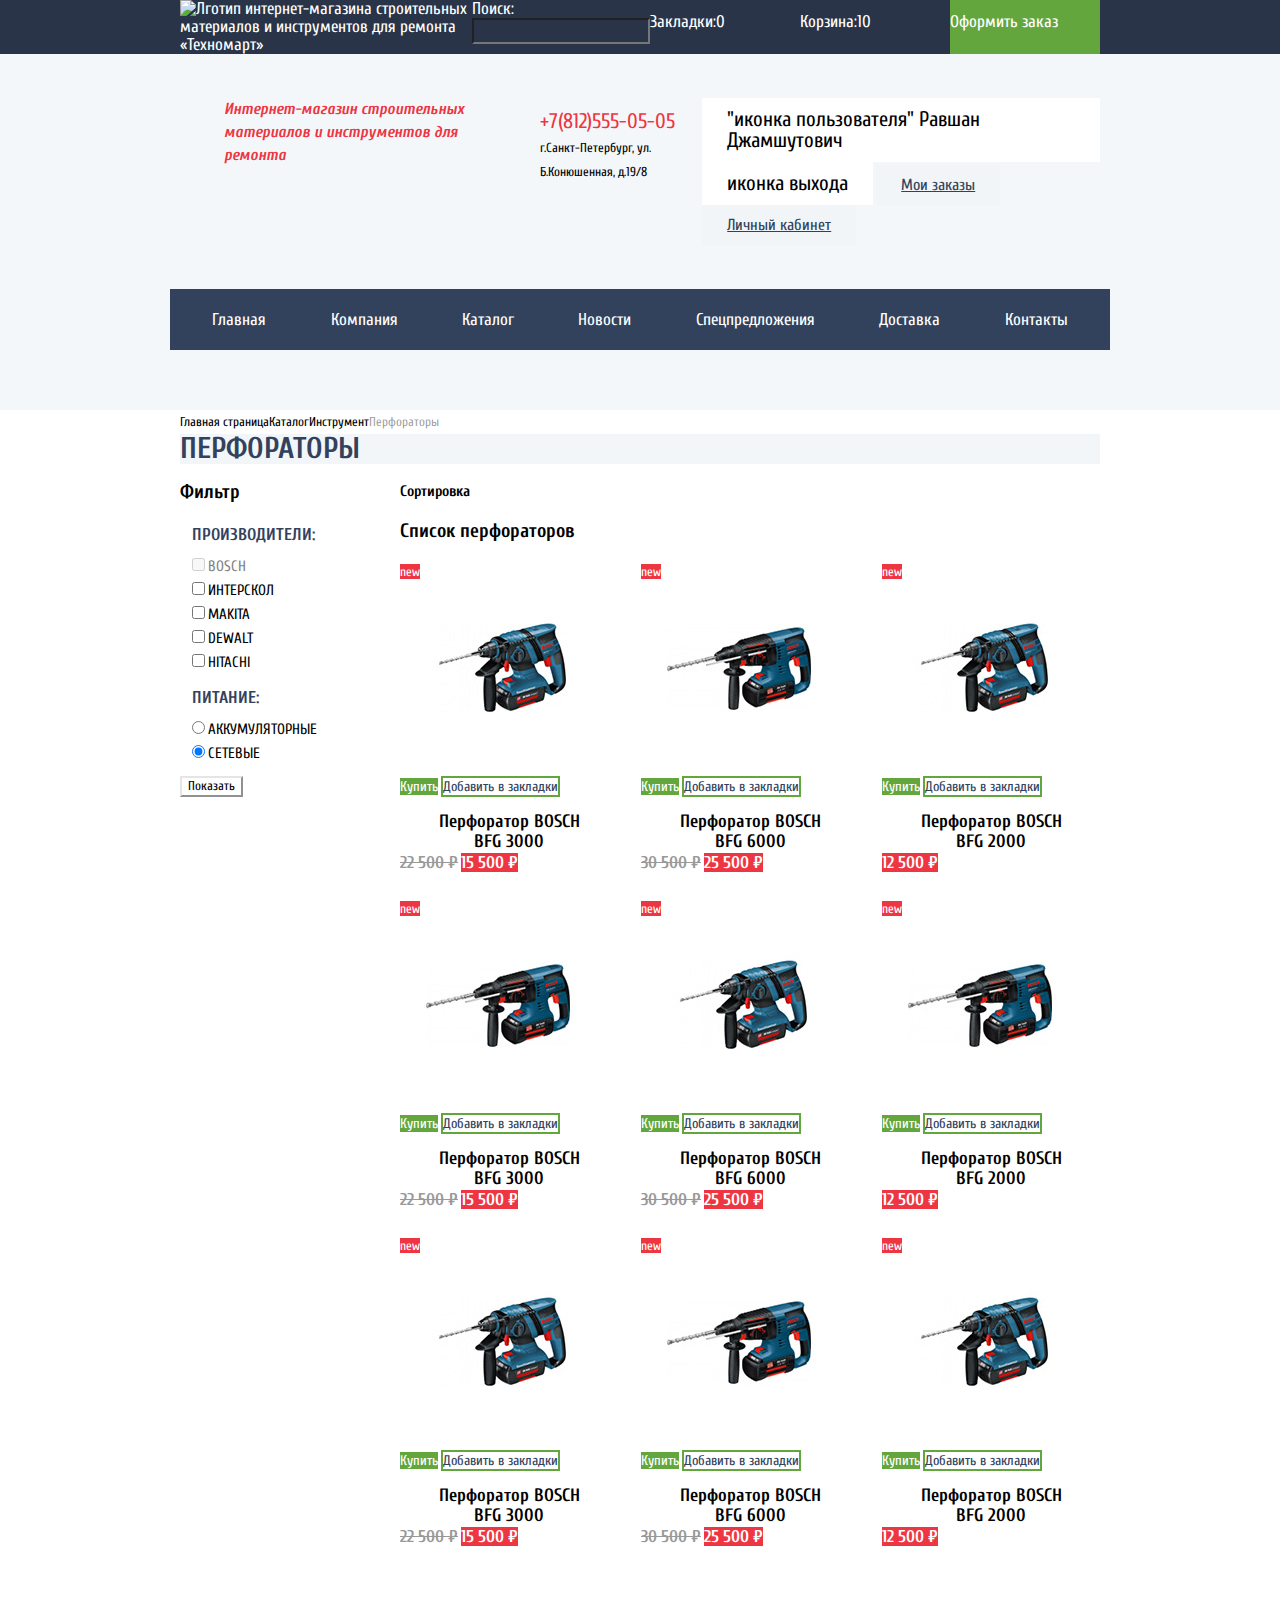
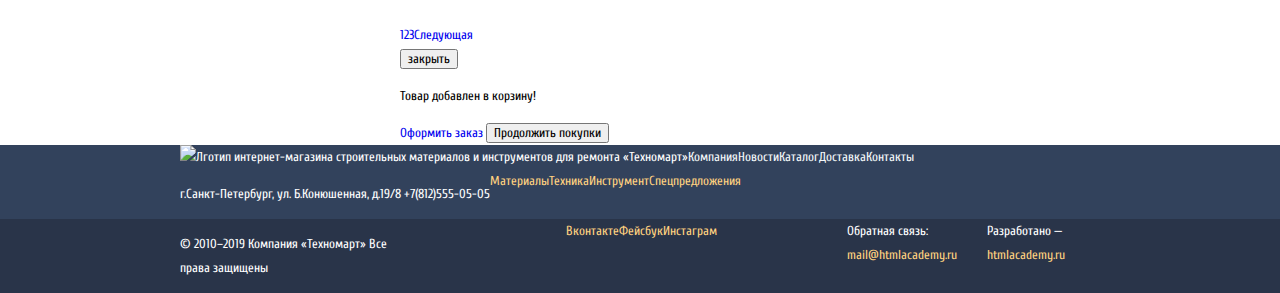
==== commit 98aa4477: "Правки к заданию 15" ====
--- a/technomart-catalog.html
+++ b/technomart-catalog.html
@@ -12,7 +12,7 @@
 		<div class="header-top">	
 			<div class="container">		
 				<a class="main-header-logo">
-					<img src="img/index-logo.svg" alt="Лготип интернет-магазина строительных материалов и инструментов для ремонта «Техномарт»">
+					<img src="img/index-logo.svg" alt="Лготип интернет-магазина строительных материалов и инструментов для ремонта «Техномарт»" width="220px" height="42px">
 				</a>
 				<form>
 					<label>Поиск: <input type="search" aria-label="Поиск"></label>
@@ -25,7 +25,7 @@
 
 		<div class="header-middle">	
 			<div class="container">		
-				<h1 class="page-title">Интернет-магазин строительных материалов и инструментов для ремонта</h1>
+				<p class="main-page-title">Интернет-магазин строительных материалов и инструментов для ремонта</p>
 				<p class="main-header-contacts">
 					<span class="number">+7(812)555-05-05</span>
 					<span class="adress">г.Санкт-Петербург, ул. Б.Конюшенная, д.19/8</span>
@@ -281,7 +281,7 @@
 	</main>
 	<footer class="main-footer">
 		<div class="footer-top container">
-			<a class="main-footer-logo">
+			<a class="main-footer-logo" width="220px" height="68px">
 				<img src="img/index-logo.svg" alt="Лготип интернет-магазина строительных материалов и инструментов для ремонта «Техномарт»">
 			</a>
 			<ul class="main-footer-site-navigation list-unstyled">
--- a/css/style.css
+++ b/css/style.css
@@ -38,11 +38,6 @@
 	flex-direction: column;
 }
 
-.main-header-logo {
-	width: 220px;
-	height: 42px;
-}
-
 .header-top {
 	font-size: 17px;
 	line-height: 18px;
@@ -62,8 +57,9 @@
 .header-top .bookmarks,
 .header-top .cart,
 .header-top .make-order {
-	width: 150px;
-	height: 42px;
+	min-width: 150px;
+	padding-top: 13px;
+	padding-bottom: 13px;
 	margin: 0;
 }
 
@@ -104,7 +100,7 @@
 }
 
 .header-middle {
-    padding-bottom: 44px;
+	padding-bottom: 44px;
 	padding-top: 44px;
 }
 
@@ -113,18 +109,18 @@
 	justify-content: space-between;
 }
 
-h1.main-page-title {
+.main-page-title {
 	font-size: 16px;
 	font-style: italic;
 	line-height: 23px;
 	color: #ee3643;
 	margin: 0;
 	margin-left: 44px;
-	width: 196px;
-}
-
-.main-header-contacts {
-	width: 270px;
+	padding-right: 71px;
+}
+
+p.main-page-title {
+	font-weight: bold;
 }
 
 .main-header-contacts .number {
@@ -170,7 +166,8 @@
 .site-navigation a {
 	color: #ffffff;
 	display: inline-block;
-	height: 60px;
+	padding-top: 22px;
+	padding-bottom: 22px;
 }
 
 .site-navigation a:hover {
@@ -215,11 +212,7 @@
 }
 
 .about-company {
-	width: 519px;
-}
-
-.contacts {
-	width: 300px;
+	margin-right: 120px;
 }
 
 .about-company a:active,
@@ -236,11 +229,6 @@
 	display: flex;
 }
 
-.main-footer-logo {
-	width: 220px;
-	height: 68px;
-}
-
 .main-footer-site-navigation {
 	display: flex;
 }
@@ -259,10 +247,6 @@
 
 .footer-middle {
 	display: flex;
-}
-
-.main-footer-contacts {
-	width: 322px;
 }
 
 .main-footer-catalog-navigation {
@@ -360,7 +344,7 @@
 }
 
 .catalog-filter {
-	width: 220px;
+	min-width: 220px;
 }
 
 .catalog-filter fieldset {
@@ -398,7 +382,7 @@
 }
 
 .products {
-	width: 700px;
+	min-width: 700px;
 }
 
 .catalog-list {
@@ -410,8 +394,6 @@
 
 .catalog-item {
 	background-color: #ffffff;
-	width: 220px;
-	height: 318px;
 	margin-bottom: 21px;	
 }
 
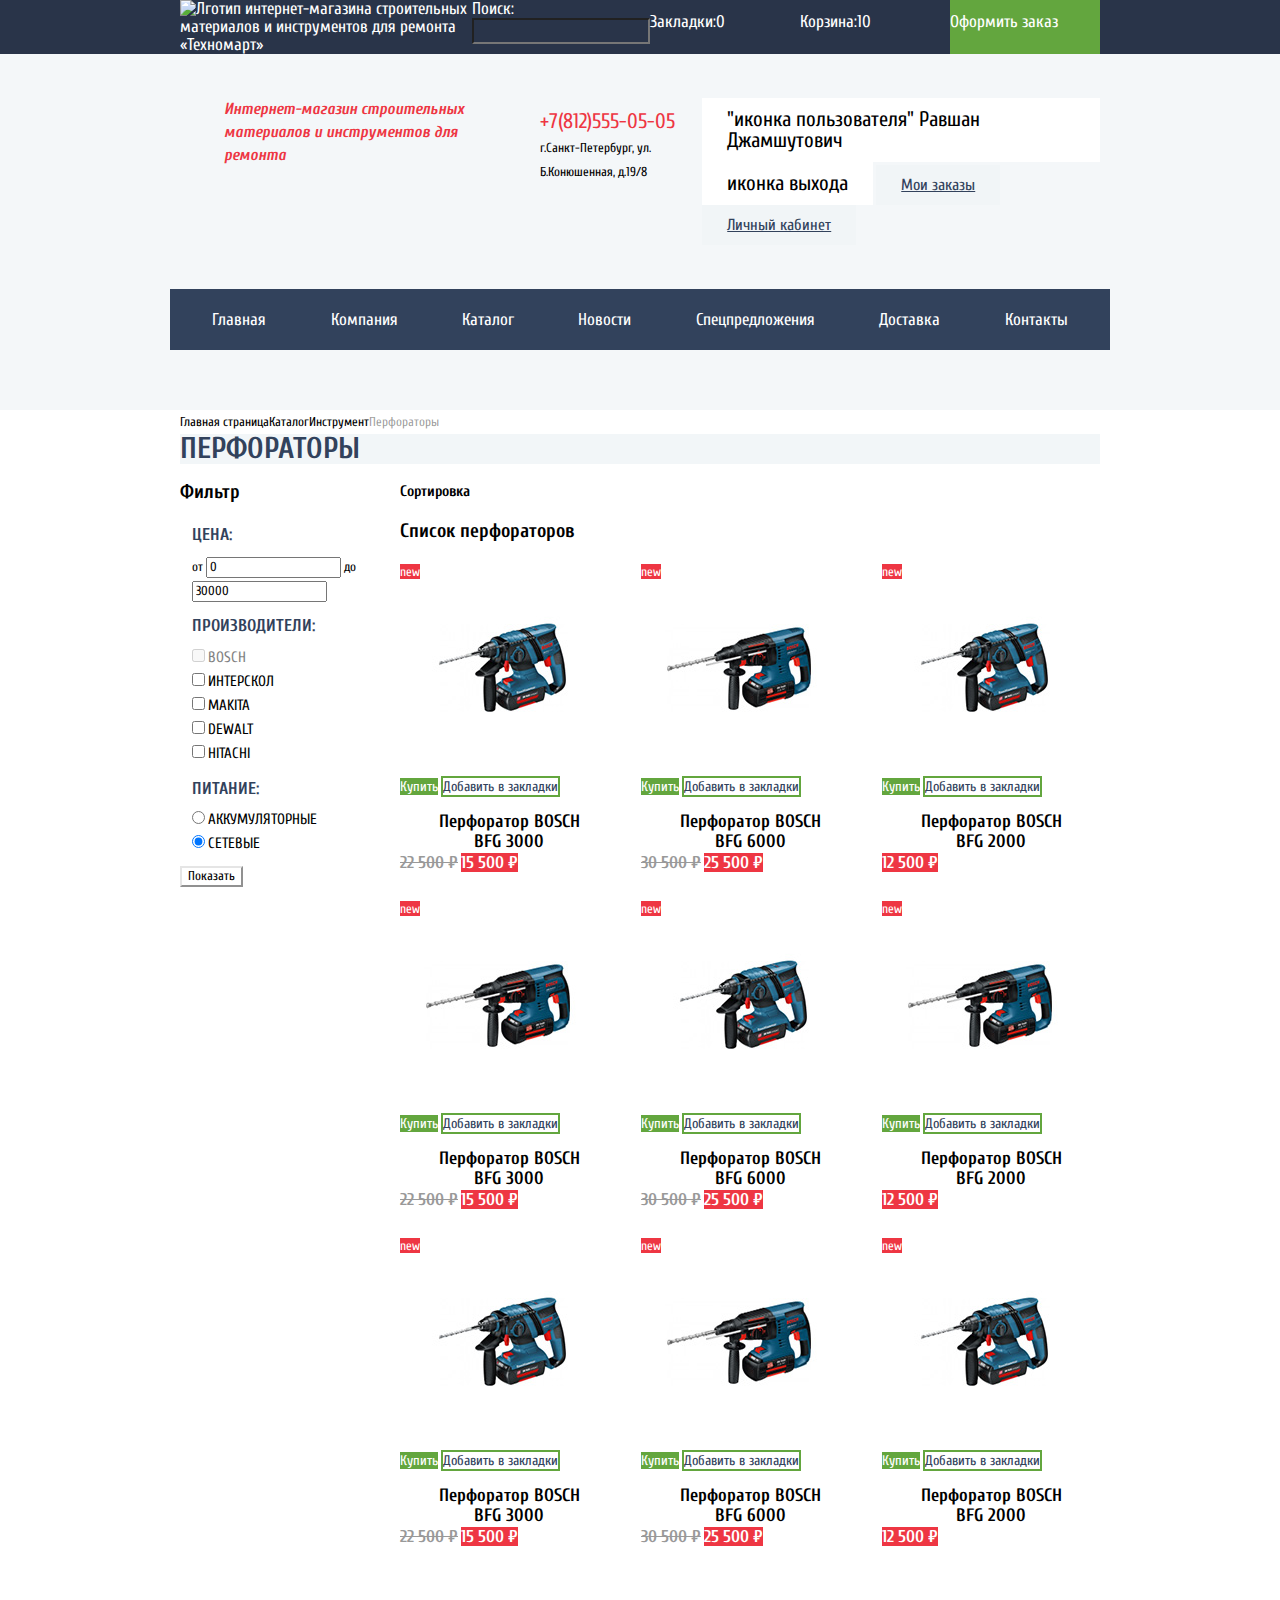
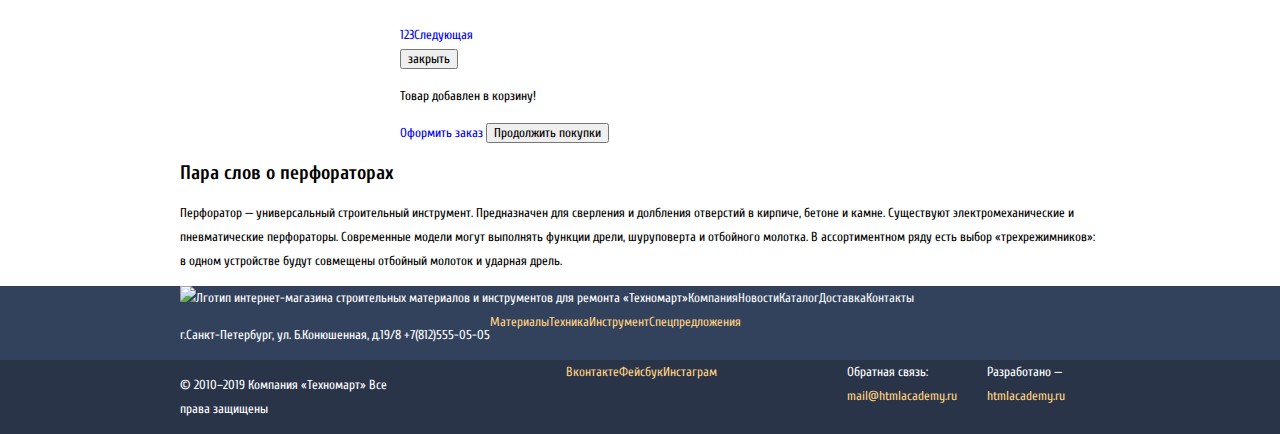
==== commit 35da0ca4: "Задание 4" ====
--- a/technomart-catalog.html
+++ b/technomart-catalog.html
@@ -70,6 +70,22 @@
 			<section class="catalog-filter">
 				<h2>Фильтр</h2>
 				<form class="filter-form" method="post" action="https://echo.htmlacademy.ru">
+					<fieldset class="filter-item">
+						<legend>Цена:</legend>
+							<div class="range-filter">
+								<div class="range-controls">
+									<div class="scale">
+										<div class="bar" style="margin-left: 20%; width: 30%"></div>
+									</div>
+									<div class="toggle toggle-min"></div>
+									<div class="toggle toggle-max"></div>
+								</div>
+								<div class="price-controls">
+									<label class="min-price">от <input name="min-price" type="text" value="0"></label>
+									<label class="max-price">до <input name="max-price" type="text" value="30000"></label>
+								</div>
+							</div>
+					</fieldset>
 					<fieldset>
 						<legend>Производители:</legend>
 						<ul class="list-unstyled">
@@ -276,8 +292,13 @@
 					<a href="order.html" aria-label="Оформить заказ">Оформить заказ</a>
 					<button class="modal-close continue-shopping" type="button" aria-label="Продолжить покупки">Продолжить покупки</button>
 				</div>
-			</section>
-		</div>
+			</section>			
+		</div>
+		<section class="about-product">
+				<h2>Пара слов о перфораторах</h2>
+				<p>Перфоратор — универсальный строительный инструмент. Предназначен для сверления и долбления отверстий в кирпиче, бетоне и камне.
+				Существуют электромеханические и пневматические перфораторы. Современные модели могут выполнять функции дрели, шуруповерта и отбойного молотка. В ассортиментном ряду есть выбор «трехрежимников»: в одном устройстве будут совмещены отбойный молоток и ударная дрель.</p>
+		</section>
 	</main>
 	<footer class="main-footer">
 		<div class="footer-top container">
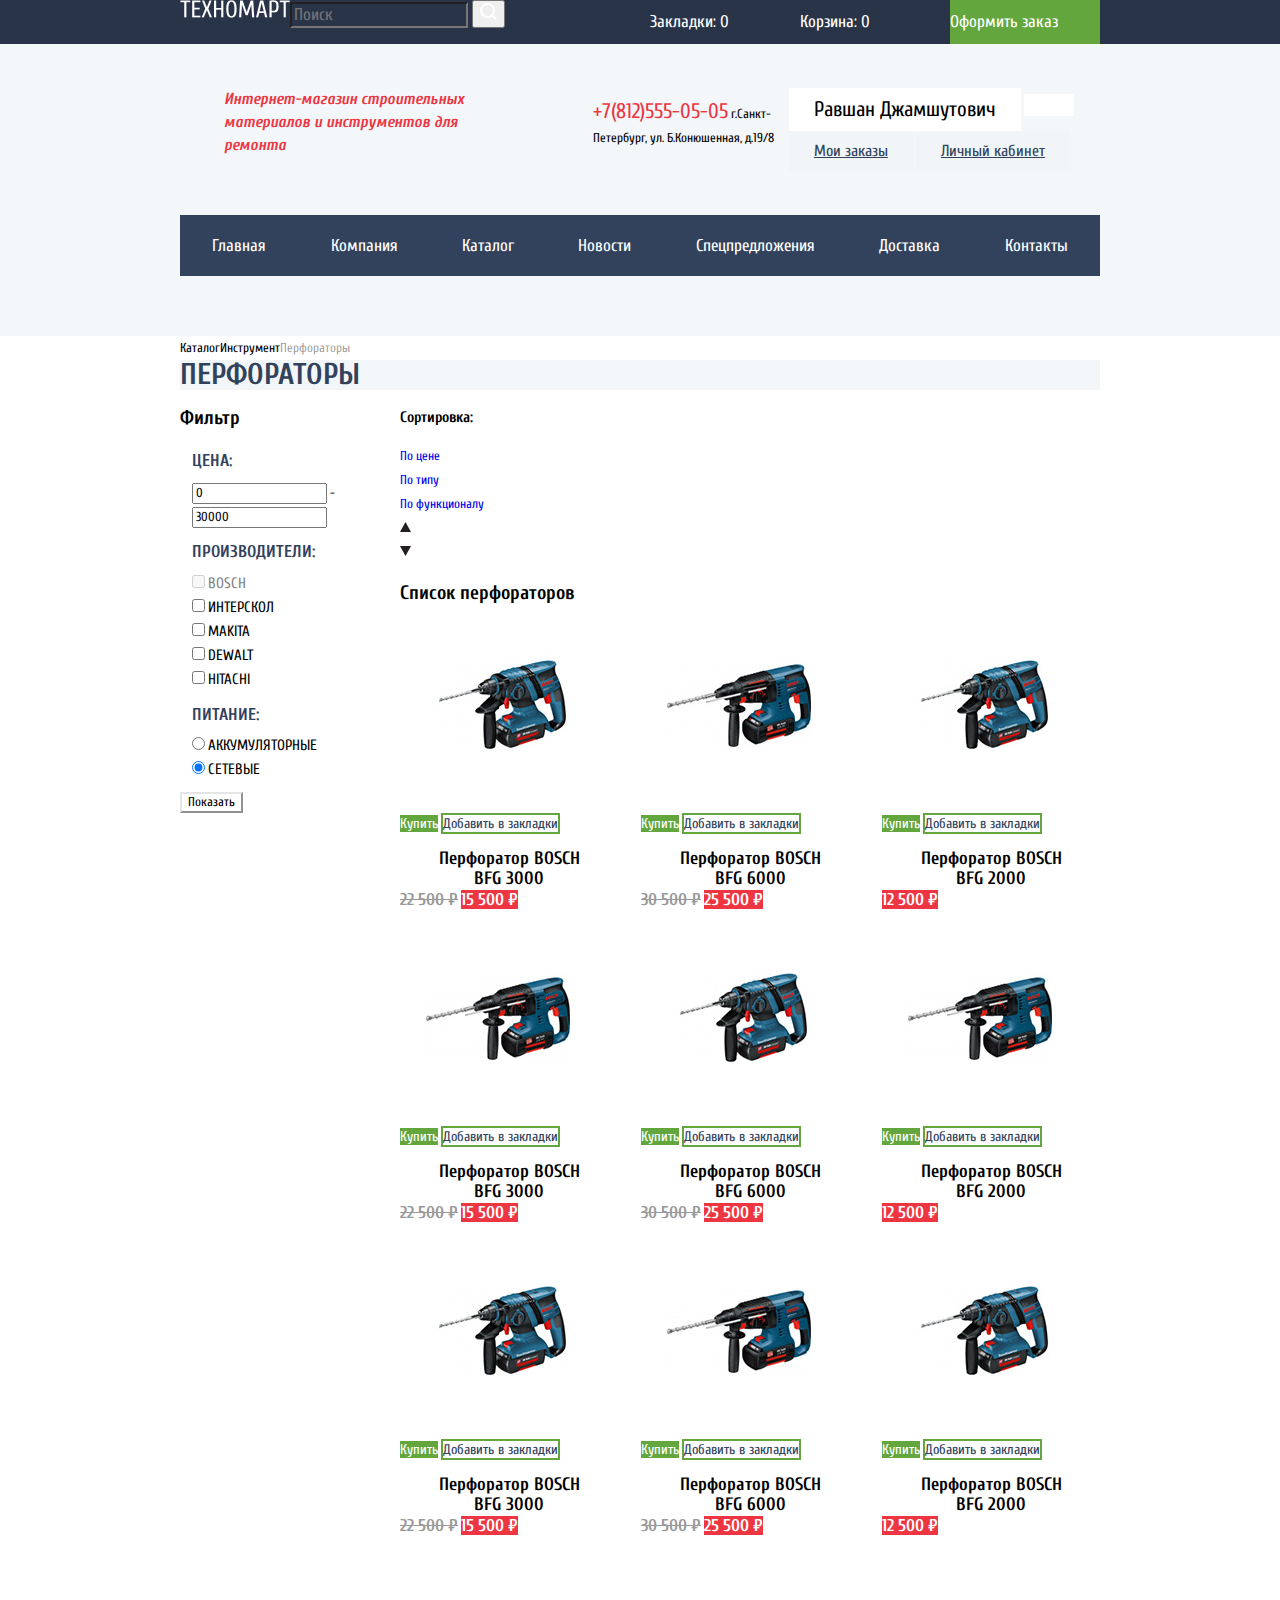
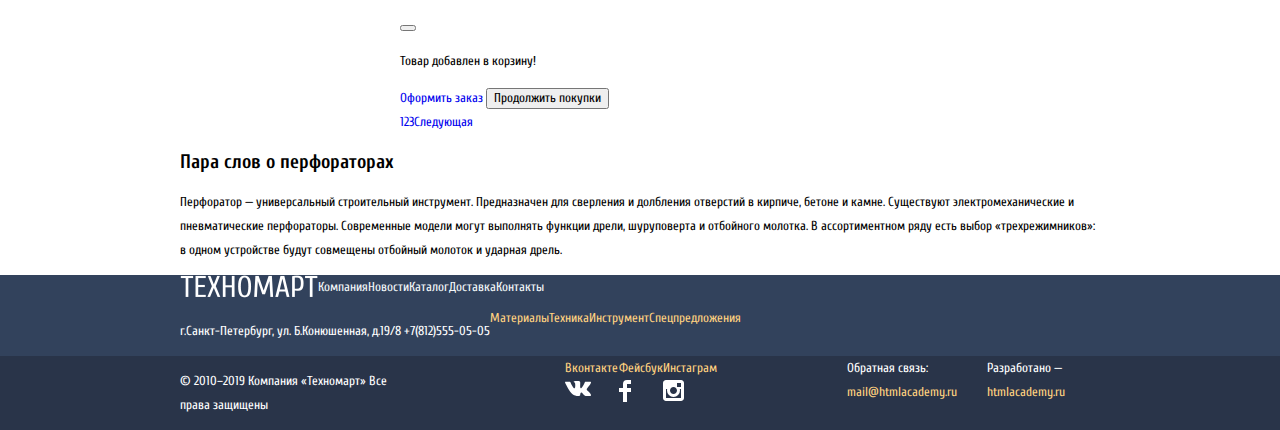
==== commit cc27683f: "Финальные правки" ====
--- a/technomart-catalog.html
+++ b/technomart-catalog.html
@@ -9,56 +9,58 @@
 </head>
 <body>
 	<header class="main-header">
-		<div class="header-top">	
-			<div class="container">		
-				<a class="main-header-logo">
-					<img src="img/index-logo.svg" alt="Лготип интернет-магазина строительных материалов и инструментов для ремонта «Техномарт»" width="220px" height="42px">
+		<div class="header-top">
+			<div class="container">	
+				<a class="main-header-logo" href="index.html">
+					<img src="img/logo.png" alt="Лготип интернет-магазина строительных материалов и инструментов для ремонта «Техномарт»" width="110" height="18">
 				</a>
-				<form>
-					<label>Поиск: <input type="search" aria-label="Поиск"></label>
-				</form>		
-				<a href="bookmarks.html" class="bookmarks">Закладки:0</a>
-				<a href="cart.html" class="cart">Корзина:10</a>
-				<a href="order.html" class="make-order">Оформить заказ</a>
-			</div>
+				<form class="search" action="https://echo.htmlacademy.ru" method="post">
+					<input class="search-field" type="search" id="site-search" placeholder="Поиск">
+					<button class="search-button"><svg xmlns="http://www.w3.org/2000/svg" width="17" height="17" viewBox="0 0 17 17"><path fill="#ffffff" d="M17 15.586l-3.542-3.542A7.465 7.465 0 0 0 15 7.5 7.5 7.5 0 1 0 7.5 15c1.71 0 3.282-.579 4.544-1.542L15.586 17 17 15.586zM2 7.5C2 4.467 4.467 2 7.5 2 10.532 2 13 4.467 13 7.5c0 3.032-2.468 5.5-5.5 5.5A5.506 5.506 0 0 1 2 7.5z"/></svg></button>
+				</form>			
+				<a href="#" id="bookmarks-id" class="bookmarks">Закладки: 0</a>
+				<a href="#" id="cart-id" class="cart">Корзина: 0</a>
+				<a href="#" class="make-order">Оформить заказ</a>
+			</div>		
 		</div>
 
-		<div class="header-middle">	
-			<div class="container">		
-				<p class="main-page-title">Интернет-магазин строительных материалов и инструментов для ремонта</p>
+		<div class="header-middle">
+			<div class="container">			
+				<h1 class="main-page-title">Интернет-магазин строительных материалов и инструментов для ремонта</h1>
 				<p class="main-header-contacts">
 					<span class="number">+7(812)555-05-05</span>
 					<span class="adress">г.Санкт-Петербург, ул. Б.Конюшенная, д.19/8</span>
 				</p>
 				<div class="account-links">
 					<span class="account-links-top">
-						<a href="profile.html">"иконка пользователя" Равшан Джамшутович</a>
-						<a href="deauthorization.html">иконка выхода</a>
+						<a href="profile.html" class="profile-link">Равшан Джамшутович</a>
+						<a href="deauthorization.html" class="exit-link"></a>
 					</span>
 					<span class="account-links-bottom">	
-						<a href="user-orders.html">Мои заказы</a>
+						<a href="user-orders.html" class="my-oders">Мои заказы</a>
 						<a href="user-cabinet.html">Личный кабинет</a>
-					</span>					
+					</span>	
 				</div>
 			</div>
 		</div>
-
-		<nav class="site-navigation container">
+		<div class="container">
+		<nav class="site-navigation">
 			<ul class="list-unstyled">
-				<li><a href="index.html">Главная</a></li>
-				<li><a href="company.html">Компания</a></li>
-				<li><a href="#">Каталог</a></li> 
-				<li><a href="news.html">Новости</a></li> 
-				<li><a href="special-offers.html">Спецпредложения</a></li> 
-				<li><a href="delivery.html">Доставка</a></li> 
-				<li><a href="contacts.html">Контакты</a></li> 				
+				<li class="navigation-item"><a href="index.html">Главная</a></li>
+				<li class="navigation-item"><a href="company.html">Компания</a></li>
+				<li class="navigation-item"><a href="technomart-catalog.html">Каталог</a></li> 
+				<li class="navigation-item"><a href="news.html">Новости</a></li> 
+				<li class="navigation-item"><a href="special-offers.html">Спецпредложения</a></li> 
+				<li class="navigation-item"><a href="delivery.html">Доставка</a></li> 
+				<li class="navigation-item"><a href="contacts.html">Контакты</a></li>
 			</ul>
 		</nav>
-
+		</div>
 	</header>
-	<main class="container">
+	<main>
+		<div class="catalog-content container">
 		<ul class="breadcrumbs list-unstyled">
-			<li><a href="index.html">Главная страница</a>
+			<li><a href="index.html" class="main-page-link"></a>
 			<li><a href="#">Каталог</a>
 			<li><a href="instrument.html">Инструмент</a>
 			<li class="breadcrumbs-current">Перфораторы</li>
@@ -70,56 +72,57 @@
 			<section class="catalog-filter">
 				<h2>Фильтр</h2>
 				<form class="filter-form" method="post" action="https://echo.htmlacademy.ru">
-					<fieldset class="filter-item">
+					<fieldset class="price-pick">
 						<legend>Цена:</legend>
 							<div class="range-filter">
 								<div class="range-controls">
 									<div class="scale">
-										<div class="bar" style="margin-left: 20%; width: 30%"></div>
+										<div class="bar"></div>
 									</div>
 									<div class="toggle toggle-min"></div>
 									<div class="toggle toggle-max"></div>
 								</div>
 								<div class="price-controls">
-									<label class="min-price">от <input name="min-price" type="text" value="0"></label>
-									<label class="max-price">до <input name="max-price" type="text" value="30000"></label>
+									<label class="min-price"><input name="min-price" type="text" value="0"></label>
+									<span>-</span>
+									<label class="max-price"><input name="max-price" type="text" value="30000"></label>
 								</div>
 							</div>
 					</fieldset>
-					<fieldset>
+					<fieldset class="filter-manufacturers">
 						<legend>Производители:</legend>
 						<ul class="list-unstyled">
 							<li class="filter-option">
-								<input type="checkbox" name="bosch" id="bosch" class="filter-input filter-input-checkbox" disabled>
+								<input type="checkbox" name="bosch" id="bosch" class="visually-hidden filter-input filter-input-checkbox" disabled>
 								<label for="bosch">Bosch</label>
 							</li>            			
 							<li class="filter-option">
-								<input type="checkbox" name="interskol" id="interskol" class="filter-input filter-input-checkbox">
+								<input type="checkbox" name="interskol" id="interskol" class="visually-hidden filter-input filter-input-checkbox">
 								<label for="interskol">Интерскол</label>
 							</li>
 							<li class="filter-option">
-								<input type="checkbox" name="makita" id="makita" class="filter-input filter-input-checkbox">
+								<input type="checkbox" name="makita" id="makita" class="visually-hidden filter-input filter-input-checkbox">
 								<label for="makita">Makita</label>
 							</li>
 							<li class="filter-option">
-								<input type="checkbox" name="dewalt" id="dewalt" class="filter-input filter-input-checkbox">
+								<input type="checkbox" name="dewalt" id="dewalt" class="visually-hidden filter-input filter-input-checkbox">
 								<label for="dewalt">Dewalt</label>
 							</li>
 							<li class="filter-option">
-								<input type="checkbox" name="hitachi" id="hitachi" class="filter-input filter-input-checkbox">
+								<input type="checkbox" name="hitachi" id="hitachi" class="visually-hidden filter-input filter-input-checkbox">
 								<label for="hitachi">Hitachi</label>
 							</li>
 						</ul>
 					</fieldset>
-					<fieldset>
+					<fieldset class="filter-power">
 						<legend>Питание:</legend>
 						<ul class="list-unstyled">
 							<li class="filter-option">
-								<input class="filter-input filter-input-radio" type="radio" name="power" value="akkum" id="akkum">
+								<input class="filter-input filter-input-radio visually-hidden" type="radio" name="power" value="akkum" id="akkum">
 								<label for="akkum">Аккумуляторные</label>
 							</li>
 							<li class="filter-option">
-								<input class="filter-input filter-input-radio" type="radio" name="power" value="setevyye" id="setevyye" checked>
+								<input class="filter-input filter-input-radio visually-hidden" type="radio" name="power" value="setevyye" id="setevyye" checked>
 								<label for="setevyye">Сетевые</label>
 							</li>
 						</ul>
@@ -131,17 +134,33 @@
 			</section>
 			<section class="products">
 				<div class="sort">
-					<h3>Сортировка</h3>
+					<h3>Сортировка:</h3>
+					<ul class="sort-option list-unstyled">
+						<li><a href="#">По цене</a></li>
+						<li><a href="#">По типу</a></li>
+						<li><a href="#">По функционалу</a></li>
+					</ul>
+					<ul class="price-sort list-unstyled">
+						<li>
+							<a href="#" class="price-up">
+								<svg xmlns="http://www.w3.org/2000/svg" width="11" height="10" viewBox="0 0 11 10"><path fill="#231F20" d="M5.5 0L0 10h11z"/></svg>
+							</a>
+						</li>
+						<li>
+							<a href="#" class="price-down">
+								<svg xmlns="http://www.w3.org/2000/svg" width="11" height="10" viewBox="0 0 11 10"><path fill="#231F20" d="M5.5 10L0 0h11"/></svg>
+							</a>
+						</li>
+					</ul>
 				</div>
 				<h2 class="visually-hidden">Список перфораторов</h2>
 				<ul class="list-unstyled catalog-list">
 					<li class="catalog-item">
-						<span class="new-item">new</span>
-						<div>
-							<img src="img/bfg-3000.jpg" width="218" height="170" alt="Перфоратор BOSCH BFG 3000">
-							<p class="catalog-item-button">            			
-								<a class="button buy" href="#">Купить</a>
-								<a class="button bookmarks" href="#">Добавить в закладки</a>
+						<div>
+							<img src="img/bfg-3000.jpg" width="218" height="170" alt="Перфоратор BOSCH BFG 3000">
+							<p class="catalog-item-button">
+								<a class="button buy" onclick="chColorInTop('cart-id');" href="#">Купить</a>
+								<a class="button bookmarks" onclick="chColorInTop('bookmarks-id');" href="#">Добавить в закладки</a>
 							</p>
 						</div>
 						<a href="catalog-item.html">
@@ -151,45 +170,42 @@
 						<span class="price-old">22 500 ₽</span>
 						<span class="price-preset">15 500 ₽</span> 			
 					</li>
+					<li class="catalog-item">	
+						<div>
+							<img src="img/bfg-6000.jpg" width="218" height="170" alt="Перфоратор BOSCH BFG 3000">
+							<p class="catalog-item-button">
+								<a class="button buy" onclick="chColorInTop('cart-id');" href="#">Купить</a>
+								<a class="button bookmarks" onclick="chColorInTop('bookmarks-id');" href="#">Добавить в закладки</a>
+							</p>
+						</div>
+						<a href="catalog-item.html">
+							<h3 class="catalog-manufacturer">Перфоратор BOSCH</h3>
+							<h3 class="catalog-item-title">BFG 6000</h3>
+						</a>					
+						<span class="price-old">30 500 ₽</span>
+						<span class="price-preset">25 500 ₽</span>			
+					</li>
+					<li class="catalog-item new">	
+						<div>
+							<img src="img/bfg-3000.jpg" width="218" height="170" alt="Перфоратор BOSCH BFG 3000">
+							<p class="catalog-item-button">
+								<a class="button buy" onclick="chColorInTop('cart-id');" href="#">Купить</a>
+								<a class="button bookmarks" onclick="chColorInTop('bookmarks-id');" href="#">Добавить в закладки</a>
+							</p>
+						</div>	
+						<a href="catalog-item.html">
+							<h3 class="catalog-manufacturer">Перфоратор BOSCH</h3>
+							<h3 class="catalog-item-title">BFG 2000</h3>
+						</a>					
+						<span class="price-old"></span>
+						<span class="price-preset">12 500 ₽</span>
+					</li>
 					<li class="catalog-item">
-						<span class="new-item">new</span>	
 						<div>
 							<img src="img/bfg-6000.jpg" width="218" height="170" alt="Перфоратор BOSCH BFG 3000">
-							<p class="catalog-item-button">              			
-								<a class="button buy" href="#">Купить</a>
-								<a class="button bookmarks" href="#">Добавить в закладки</a>
-							</p>
-						</div>
-						<a href="catalog-item.html">
-							<h3 class="catalog-manufacturer">Перфоратор BOSCH</h3>
-							<h3 class="catalog-item-title">BFG 6000</h3>
-						</a>					
-						<span class="price-old">30 500 ₽</span>
-						<span class="price-preset">25 500 ₽</span>   			
-					</li>
-					<li class="catalog-item">
-						<span class="new-item">new</span>	
-						<div>
-							<img src="img/bfg-3000.jpg" width="218" height="170" alt="Перфоратор BOSCH BFG 3000">
-							<p class="catalog-item-button">              			
-								<a class="button buy" href="#">Купить</a>
-								<a class="button bookmarks" href="#">Добавить в закладки</a>
-							</p>
-						</div>	
-						<a href="catalog-item.html">
-							<h3 class="catalog-manufacturer">Перфоратор BOSCH</h3>
-							<h3 class="catalog-item-title">BFG 2000</h3>
-						</a>					
-						<span class="price-old"></span>
-						<span class="price-preset">12 500 ₽</span>   			
-					</li>
-					<li class="catalog-item">
-						<span class="new-item">new</span>
-						<div>
-							<img src="img/bfg-6000.jpg" width="218" height="170" alt="Перфоратор BOSCH BFG 3000">
-							<p class="catalog-item-button">              			
-								<a class="button buy" href="#">Купить</a>
-								<a class="button bookmarks" href="#">Добавить в закладки</a>
+							<p class="catalog-item-button">
+								<a class="button buy" onclick="chColorInTop('cart-id');" href="#">Купить</a>
+								<a class="button bookmarks" onclick="chColorInTop('bookmarks-id');" href="#">Добавить в закладки</a>
 							</p>
 						</div>
 						<a href="catalog-item.html">
@@ -199,13 +215,12 @@
 						<span class="price-old">22 500 ₽</span>
 						<span class="price-preset">15 500 ₽</span> 			
 					</li>
-					<li class="catalog-item">
-						<span class="new-item">new</span>	
-						<div>
-							<img src="img/bfg-3000.jpg" width="218" height="170" alt="Перфоратор BOSCH BFG 3000">
-							<p class="catalog-item-button">              			
-								<a class="button buy" href="#">Купить</a>
-								<a class="button bookmarks" href="#">Добавить в закладки</a>
+					<li class="catalog-item new">	
+						<div>
+							<img src="img/bfg-3000.jpg" width="218" height="170" alt="Перфоратор BOSCH BFG 3000">
+							<p class="catalog-item-button">
+								<a class="button buy" onclick="chColorInTop('cart-id');" href="#">Купить</a>
+								<a class="button bookmarks" onclick="chColorInTop('bookmarks-id');" href="#">Добавить в закладки</a>
 							</p>
 						</div>
 						<a href="catalog-item.html">
@@ -213,15 +228,14 @@
 							<h3 class="catalog-item-title">BFG 6000</h3>
 						</a>					
 						<span class="price-old">30 500 ₽</span>
-						<span class="price-preset">25 500 ₽</span>   			
-					</li>
-					<li class="catalog-item">
-						<span class="new-item">new</span>	
+						<span class="price-preset">25 500 ₽</span>		
+					</li>
+					<li class="catalog-item">	
 						<div>
 							<img src="img/bfg-6000.jpg" width="218" height="170" alt="Перфоратор BOSCH BFG 3000">
-							<p class="catalog-item-button">              			
-								<a class="button buy" href="#">Купить</a>
-								<a class="button bookmarks" href="#">Добавить в закладки</a>
+							<p class="catalog-item-button">
+								<a class="button buy" onclick="chColorInTop('cart-id');" href="#">Купить</a>
+								<a class="button bookmarks" onclick="chColorInTop('bookmarks-id');" href="#">Добавить в закладки</a>
 							</p>
 						</div>	
 						<a href="catalog-item.html">
@@ -229,15 +243,14 @@
 							<h3 class="catalog-item-title">BFG 2000</h3>
 						</a>					
 						<span class="price-old"></span>
-						<span class="price-preset">12 500 ₽</span>   			
-					</li>
-					<li class="catalog-item">
-						<span class="new-item">new</span>
-						<div>
-							<img src="img/bfg-3000.jpg" width="218" height="170" alt="Перфоратор BOSCH BFG 3000">
-							<p class="catalog-item-button">              			
-								<a class="button buy" href="#">Купить</a>
-								<a class="button bookmarks" href="#">Добавить в закладки</a>
+						<span class="price-preset">12 500 ₽</span>	
+					</li>
+					<li class="catalog-item new">
+						<div>
+							<img src="img/bfg-3000.jpg" width="218" height="170" alt="Перфоратор BOSCH BFG 3000">
+							<p class="catalog-item-button">	
+								<a class="button buy" onclick="chColorInTop('cart-id');" href="#">Купить</a>
+								<a class="button bookmarks" onclick="chColorInTop('bookmarks-id');" href="#">Добавить в закладки</a>
 							</p>
 						</div>
 						<a href="catalog-item.html">
@@ -247,13 +260,12 @@
 						<span class="price-old">22 500 ₽</span>
 						<span class="price-preset">15 500 ₽</span> 			
 					</li>
-					<li class="catalog-item">
-						<span class="new-item">new</span>	
+					<li class="catalog-item">	
 						<div>
 							<img src="img/bfg-6000.jpg" width="218" height="170" alt="Перфоратор BOSCH BFG 3000">
-							<p class="catalog-item-button">              			
-								<a class="button buy" href="#">Купить</a>
-								<a class="button bookmarks" href="#">Добавить в закладки</a>
+							<p class="catalog-item-button">
+								<a class="button buy" onclick="chColorInTop('cart-id');" href="#">Купить</a>
+								<a class="button bookmarks" onclick="chColorInTop('bookmarks-id');" href="#">Добавить в закладки</a>
 							</p>
 						</div>
 						<a href="catalog-item.html">
@@ -261,15 +273,14 @@
 							<h3 class="catalog-item-title">BFG 6000</h3>
 						</a>					
 						<span class="price-old">30 500 ₽</span>
-						<span class="price-preset">25 500 ₽</span>   			
-					</li>
-					<li class="catalog-item">
-						<span class="new-item">new</span>	
-						<div>
-							<img src="img/bfg-3000.jpg" width="218" height="170" alt="Перфоратор BOSCH BFG 3000">
-							<p class="catalog-item-button">              			
-								<a class="button buy" href="#">Купить</a>
-								<a class="button bookmarks" href="#">Добавить в закладки</a>
+						<span class="price-preset">25 500 ₽</span>		
+					</li>
+					<li class="catalog-item">	
+						<div>
+							<img src="img/bfg-3000.jpg" width="218" height="170" alt="Перфоратор BOSCH BFG 3000">
+							<p class="catalog-item-button">
+								<a class="button buy" onclick="chColorInTop('cart-id');" href="#">Купить</a>
+								<a class="button bookmarks" onclick="chColorInTop('bookmarks-id');" href="#">Добавить в закладки</a>
 							</p>
 						</div>	
 						<a href="catalog-item.html">
@@ -277,38 +288,45 @@
 							<h3 class="catalog-item-title">BFG 2000</h3>
 						</a>					
 						<span class="price-old"></span>
-						<span class="price-preset">12 500 ₽</span>   			
+						<span class="price-preset">12 500 ₽</span> 			
 					</li>						
 				</ul>
+				<div class="added-to-cart modals" id="add-cart-id">			
+					<div class="modal-top">
+						<button class="modal-close button" type="button" aria-label="закрыть" onclick="modalWin('add-cart-id');"></button>
+						<p>Товар добавлен в корзину!</p>
+					</div>
+					<div class="modal-bottom">
+						<a href="order.html" aria-label="Оформить заказ" class="button modal-make-order">Оформить заказ</a>
+						<button class="button modal-continue" type="button" aria-label="Продолжить покупки">Продолжить покупки</button>
+					</div>
+				</div>
 				<ul class="pagination-list list-unstyled">
-					<li class="pagination-item pagination-item-current"><a href="#">1</a></li>
+					<li class="pagination-item pagination-item-current selected-page"><a href="#">1</a></li>
 					<li class="pagination-item"><a href="#">2</a></li>
 					<li class="pagination-item"><a href="#">3</a></li>
-					<li class="pagination-item"><a href="#">Следующая</a></li>
-				</ul>
-				<div class="added-to-cart">
-					<button class="modal-close" type="button" aria-label="закрыть">закрыть</button>
-					<p>Товар добавлен в корзину!</p>
-					<a href="order.html" aria-label="Оформить заказ">Оформить заказ</a>
-					<button class="modal-close continue-shopping" type="button" aria-label="Продолжить покупки">Продолжить покупки</button>
-				</div>
+					<li class="pagination-item next"><a href="#">Следующая</a></li>
+				</ul>				
 			</section>			
 		</div>
-		<section class="about-product">
+		</div>
+		<article class="about-product">
+			<div class="container">
 				<h2>Пара слов о перфораторах</h2>
 				<p>Перфоратор — универсальный строительный инструмент. Предназначен для сверления и долбления отверстий в кирпиче, бетоне и камне.
 				Существуют электромеханические и пневматические перфораторы. Современные модели могут выполнять функции дрели, шуруповерта и отбойного молотка. В ассортиментном ряду есть выбор «трехрежимников»: в одном устройстве будут совмещены отбойный молоток и ударная дрель.</p>
-		</section>
+			</div>	
+		</article>
 	</main>
 	<footer class="main-footer">
 		<div class="footer-top container">
-			<a class="main-footer-logo" width="220px" height="68px">
-				<img src="img/index-logo.svg" alt="Лготип интернет-магазина строительных материалов и инструментов для ремонта «Техномарт»">
+			<a class="main-footer-logo" href="index.html">
+				<img src="img/footer-logo.png" alt="Лготип интернет-магазина строительных материалов и инструментов для ремонта «Техномарт»">
 			</a>
 			<ul class="main-footer-site-navigation list-unstyled">
 				<li><a href="company.html">Компания</a></li>
 				<li><a href="news.html">Новости</a></li> 
-				<li><a href="#">Каталог</a></li>
+				<li><a href="technomart-catalog.html">Каталог</a></li>
 				<li><a href="delivery.html">Доставка</a></li> 
 				<li><a href="contacts.html">Контакты</a></li> 			
 			</ul>
@@ -331,11 +349,11 @@
 				<p class="copyright"><span>©</span> 2010–2019 Компания «Техномарт»
 				Все права защищены</p>
 				<ul class="footer-social list-unstyled">
-					<li><a class="social-button" href="#">Вконтакте</a></li>
-					<li><a class="social-button" href="#">Фейсбук</a></li>
-					<li><a class="social-button" href="#">Инстаграм</a></li>
+					<li><a class="social-button" href="#"><span class="visually-hidden">Вконтакте</span><img src="img/icon-vk.svg" alt="Вконтакте"></a></li>
+					<li><a class="social-button" href="#"><span class="visually-hidden">Фейсбук</span><img src="img/icon-fb.svg" alt="Фейсбук"></a></li>
+					<li><a class="social-button" href="#"><span class="visually-hidden">Инстаграм</span><img src="img/icon-insta.svg" alt="Инстаграм"></a></li>
 				</ul>
-				<div class="feedback">Обратная связь: <a href="mailto:mail@htmlacademy.ru">mail@htmlacademy.ru</a>
+				<div class="footer-feedback">Обратная связь: <a href="mailto:mail@htmlacademy.ru">mail@htmlacademy.ru</a>
 				</div>
 				<div class="developer">
 					Разработано — <a href="https://htmlacademy.ru/intensive/htmlcss">htmlacademy.ru</a>
@@ -343,5 +361,6 @@
 			</div>
 		</div>		
 	</footer>
+	<script src="js/shops.js"></script>
 </body>
 </html>
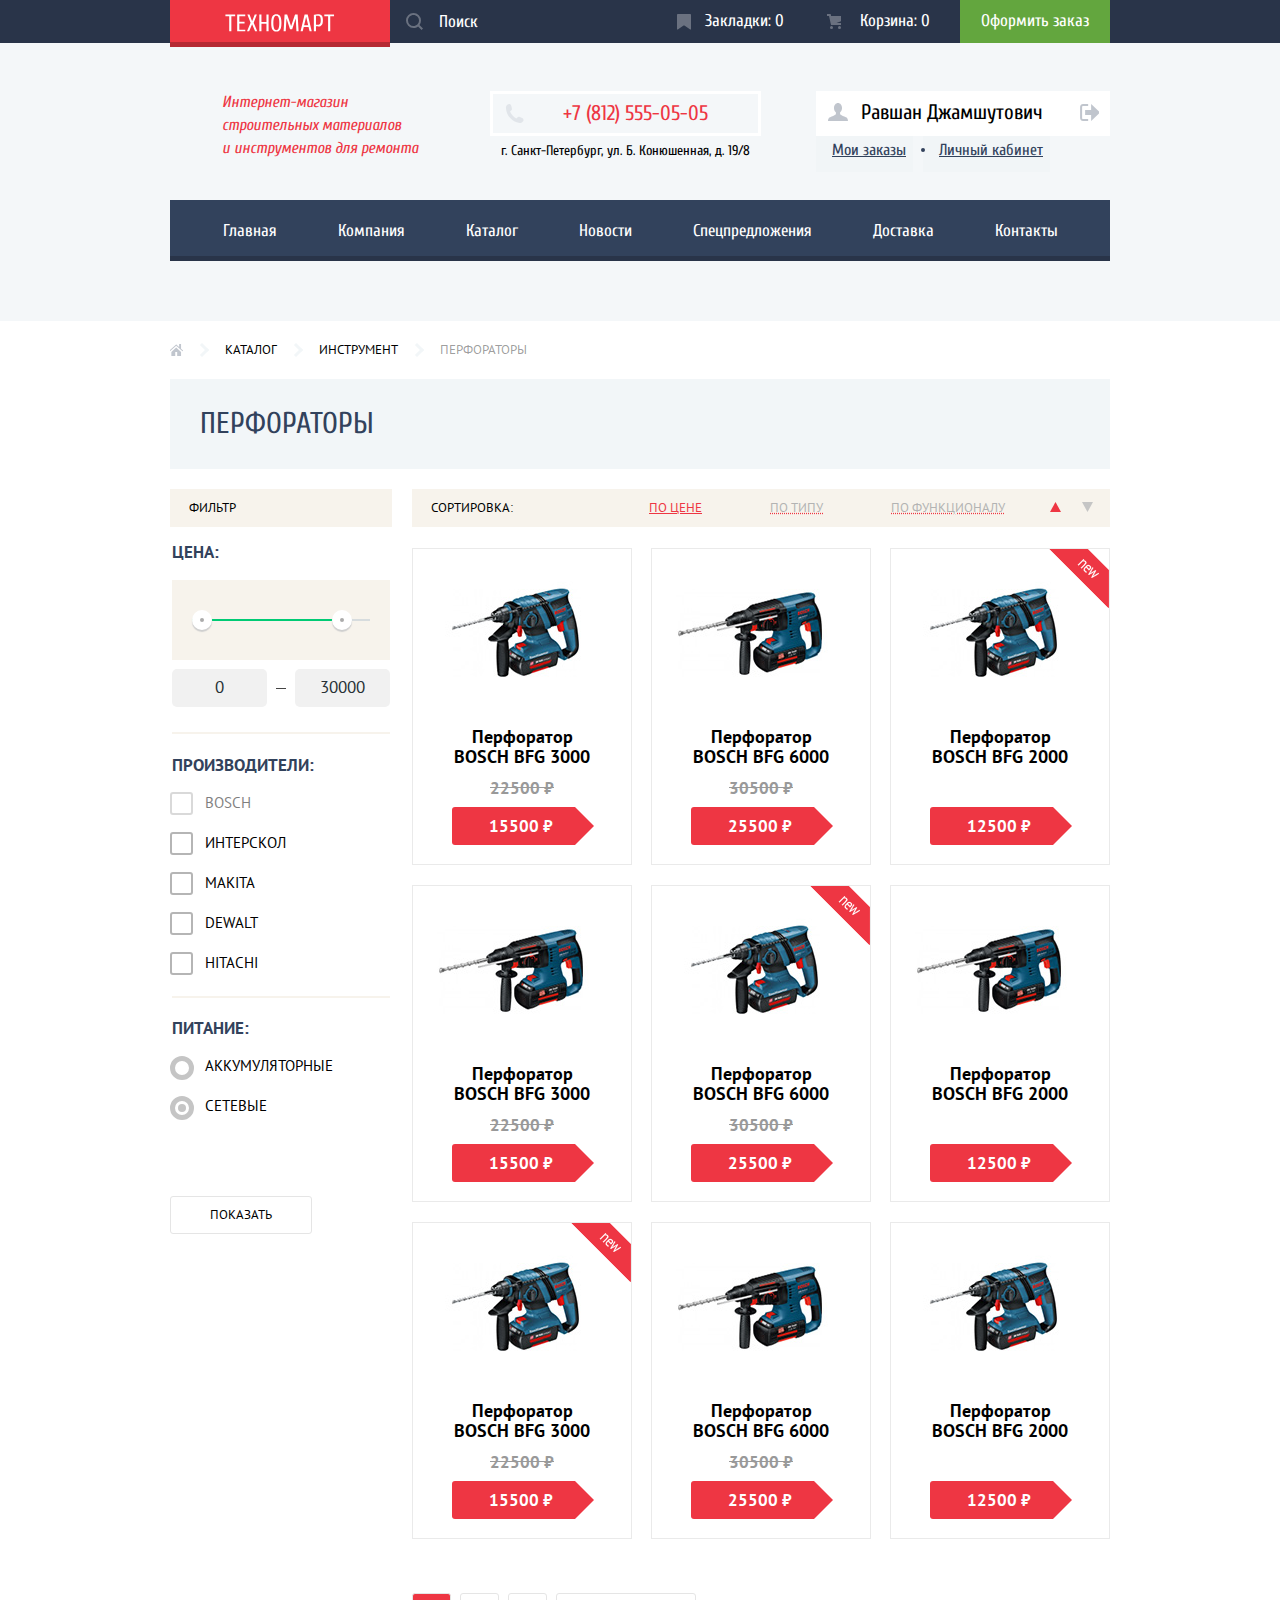
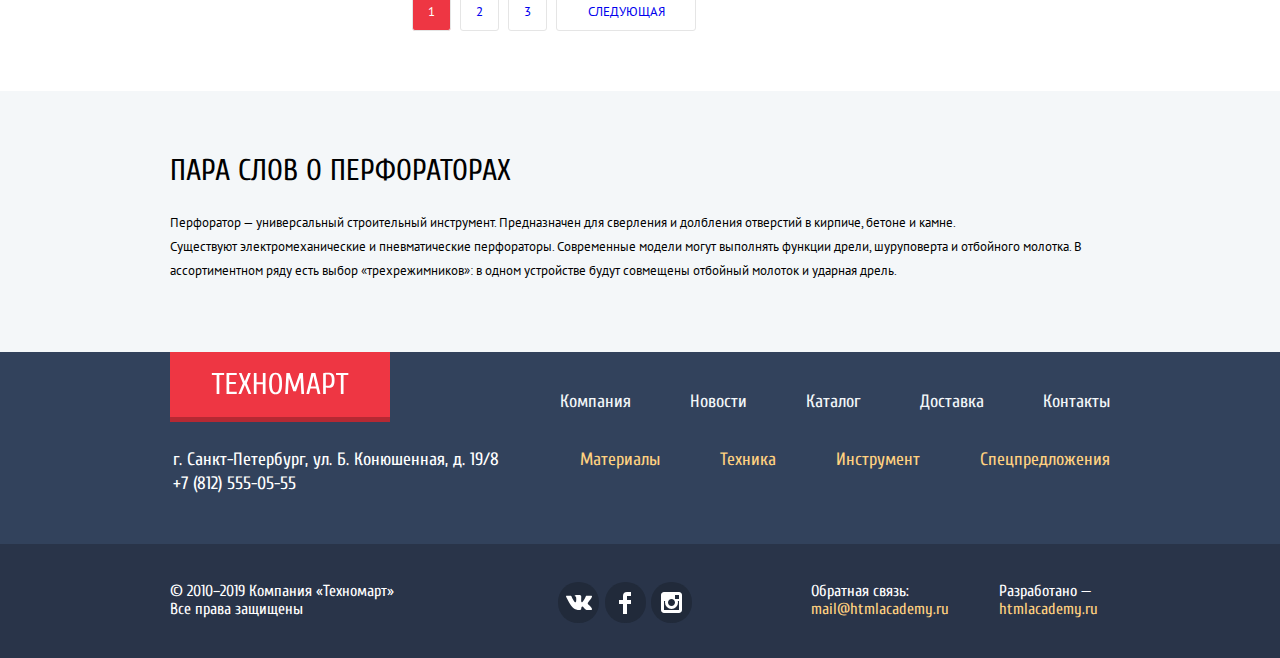
==== commit 5d3a79ab: "Последние правки" ====
--- a/technomart-catalog.html
+++ b/technomart-catalog.html
@@ -3,8 +3,8 @@
 <head>
 	<meta charset="utf-8">
 	<title>Интернет-магазин строительных материалов и инструментов для ремонта</title>
-	<link href="https://fonts.googleapis.com/css?family=Cuprum:400,400i,700&amp;subset=cyrillic" rel="stylesheet">
-	<link href="css/normalize.css" rel="stylesheet">
+	<link href="https://fonts.googleapis.com/css?family=Cuprum:400,400i,700%7CPT+Sans:400,700&amp;subset=cyrillic" rel="stylesheet">
+	<link href="css/normalize.css" rel="stylesheet">	
 	<link href="css/style.css" rel="stylesheet">
 </head>
 <body>
@@ -12,12 +12,14 @@
 		<div class="header-top">
 			<div class="container">	
 				<a class="main-header-logo" href="index.html">
-					<img src="img/logo.png" alt="Лготип интернет-магазина строительных материалов и инструментов для ремонта «Техномарт»" width="110" height="18">
+					<img src="img/logo.svg" alt="Лготип интернет-магазина строительных материалов и инструментов для ремонта «Техномарт»" width="110" height="18">
 				</a>
 				<form class="search" action="https://echo.htmlacademy.ru" method="post">
 					<input class="search-field" type="search" id="site-search" placeholder="Поиск">
 					<button class="search-button"><svg xmlns="http://www.w3.org/2000/svg" width="17" height="17" viewBox="0 0 17 17"><path fill="#ffffff" d="M17 15.586l-3.542-3.542A7.465 7.465 0 0 0 15 7.5 7.5 7.5 0 1 0 7.5 15c1.71 0 3.282-.579 4.544-1.542L15.586 17 17 15.586zM2 7.5C2 4.467 4.467 2 7.5 2 10.532 2 13 4.467 13 7.5c0 3.032-2.468 5.5-5.5 5.5A5.506 5.506 0 0 1 2 7.5z"/></svg></button>
-				</form>			
+				</form>	
+				<input type="hidden" id="bookmarks_val" name="bookmarks-id">
+				<input type="hidden" id="cart_val" name="cart-id">		
 				<a href="#" id="bookmarks-id" class="bookmarks">Закладки: 0</a>
 				<a href="#" id="cart-id" class="cart">Корзина: 0</a>
 				<a href="#" class="make-order">Оформить заказ</a>
@@ -26,10 +28,10 @@
 
 		<div class="header-middle">
 			<div class="container">			
-				<h1 class="main-page-title">Интернет-магазин строительных материалов и инструментов для ремонта</h1>
+				<h1 class="main-page-title">Интернет-магазин строительных материалов и&nbsp;инструментов для ремонта</h1>
 				<p class="main-header-contacts">
-					<span class="number">+7(812)555-05-05</span>
-					<span class="adress">г.Санкт-Петербург, ул. Б.Конюшенная, д.19/8</span>
+					<span class="number">+7 (812) 555-05-05</span>
+					<span class="adress">г. Санкт-Петербург, ул. Б. Конюшенная, д. 19/8</span>
 				</p>
 				<div class="account-links">
 					<span class="account-links-top">
@@ -37,7 +39,7 @@
 						<a href="deauthorization.html" class="exit-link"></a>
 					</span>
 					<span class="account-links-bottom">	
-						<a href="user-orders.html" class="my-oders">Мои заказы</a>
+						<a href="user-orders.html" class="my-orders">Мои заказы</a>
 						<a href="user-cabinet.html">Личный кабинет</a>
 					</span>	
 				</div>
@@ -84,7 +86,6 @@
 								</div>
 								<div class="price-controls">
 									<label class="min-price"><input name="min-price" type="text" value="0"></label>
-									<span>-</span>
 									<label class="max-price"><input name="max-price" type="text" value="30000"></label>
 								</div>
 							</div>
@@ -136,18 +137,18 @@
 				<div class="sort">
 					<h3>Сортировка:</h3>
 					<ul class="sort-option list-unstyled">
-						<li><a href="#">По цене</a></li>
+						<li><a href="#" class="sort-option-selected">По цене</a></li>
 						<li><a href="#">По типу</a></li>
 						<li><a href="#">По функционалу</a></li>
 					</ul>
 					<ul class="price-sort list-unstyled">
 						<li>
-							<a href="#" class="price-up">
+							<a href="#" class="price-up price-sort-selected" aria-label="По возрастанию цены">
 								<svg xmlns="http://www.w3.org/2000/svg" width="11" height="10" viewBox="0 0 11 10"><path fill="#231F20" d="M5.5 0L0 10h11z"/></svg>
 							</a>
 						</li>
 						<li>
-							<a href="#" class="price-down">
+							<a href="#" class="price-down" aria-label="По убыванию цены">
 								<svg xmlns="http://www.w3.org/2000/svg" width="11" height="10" viewBox="0 0 11 10"><path fill="#231F20" d="M5.5 10L0 0h11"/></svg>
 							</a>
 						</li>
@@ -159,141 +160,132 @@
 						<div>
 							<img src="img/bfg-3000.jpg" width="218" height="170" alt="Перфоратор BOSCH BFG 3000">
 							<p class="catalog-item-button">
-								<a class="button buy" onclick="chColorInTop('cart-id');" href="#">Купить</a>
-								<a class="button bookmarks" onclick="chColorInTop('bookmarks-id');" href="#">Добавить в закладки</a>
-							</p>
-						</div>
-						<a href="catalog-item.html">
-							<h3 class="catalog-manufacturer">Перфоратор BOSCH</h3>
-							<h3 class="catalog-item-title">BFG 3000</h3>
-						</a>					
-						<span class="price-old">22 500 ₽</span>
-						<span class="price-preset">15 500 ₽</span> 			
+								<a class="button buy" href="#">Купить</a>
+								<a class="button bookmarks" href="#">В закладки</a>
+							</p>
+						</div>
+						<a href="catalog-item.html">
+							<h3 class="catalog-item-title">Перфоратор BOSCH BFG 3000</h3>
+						</a>					
+						<span class="price-old">22500 ₽</span>
+						<span class="price-preset">15500 ₽</span> 			
 					</li>
 					<li class="catalog-item">	
 						<div>
 							<img src="img/bfg-6000.jpg" width="218" height="170" alt="Перфоратор BOSCH BFG 3000">
 							<p class="catalog-item-button">
-								<a class="button buy" onclick="chColorInTop('cart-id');" href="#">Купить</a>
-								<a class="button bookmarks" onclick="chColorInTop('bookmarks-id');" href="#">Добавить в закладки</a>
-							</p>
-						</div>
-						<a href="catalog-item.html">
-							<h3 class="catalog-manufacturer">Перфоратор BOSCH</h3>
-							<h3 class="catalog-item-title">BFG 6000</h3>
-						</a>					
-						<span class="price-old">30 500 ₽</span>
-						<span class="price-preset">25 500 ₽</span>			
+								<a class="button buy" href="#">Купить</a>
+								<a class="button bookmarks" href="#">В закладки</a>
+							</p>
+						</div>
+						<a href="catalog-item.html">
+							<h3 class="catalog-item-title">Перфоратор BOSCH BFG 6000</h3>
+						</a>					
+						<span class="price-old">30500 ₽</span>
+						<span class="price-preset">25500 ₽</span>			
 					</li>
 					<li class="catalog-item new">	
 						<div>
 							<img src="img/bfg-3000.jpg" width="218" height="170" alt="Перфоратор BOSCH BFG 3000">
 							<p class="catalog-item-button">
-								<a class="button buy" onclick="chColorInTop('cart-id');" href="#">Купить</a>
-								<a class="button bookmarks" onclick="chColorInTop('bookmarks-id');" href="#">Добавить в закладки</a>
+								<a class="button buy" href="#">Купить</a>
+								<a class="button bookmarks" href="#">В закладки</a>
 							</p>
 						</div>	
 						<a href="catalog-item.html">
-							<h3 class="catalog-manufacturer">Перфоратор BOSCH</h3>
-							<h3 class="catalog-item-title">BFG 2000</h3>
+							<h3 class="catalog-item-title">Перфоратор BOSCH BFG 2000</h3>
 						</a>					
 						<span class="price-old"></span>
-						<span class="price-preset">12 500 ₽</span>
+						<span class="price-preset">12500 ₽</span>
 					</li>
 					<li class="catalog-item">
 						<div>
 							<img src="img/bfg-6000.jpg" width="218" height="170" alt="Перфоратор BOSCH BFG 3000">
 							<p class="catalog-item-button">
-								<a class="button buy" onclick="chColorInTop('cart-id');" href="#">Купить</a>
-								<a class="button bookmarks" onclick="chColorInTop('bookmarks-id');" href="#">Добавить в закладки</a>
-							</p>
-						</div>
-						<a href="catalog-item.html">
-							<h3 class="catalog-manufacturer">Перфоратор BOSCH</h3>
-							<h3 class="catalog-item-title">BFG 3000</h3>
-						</a>					
-						<span class="price-old">22 500 ₽</span>
-						<span class="price-preset">15 500 ₽</span> 			
+								<a class="button buy" href="#">Купить</a>
+								<a class="button bookmarks" href="#">В закладки</a>
+							</p>
+						</div>
+						<a href="catalog-item.html">
+							<h3 class="catalog-item-title">Перфоратор BOSCH BFG 3000</h3>
+						</a>					
+						<span class="price-old">22500 ₽</span>
+						<span class="price-preset">15500 ₽</span> 			
 					</li>
 					<li class="catalog-item new">	
 						<div>
 							<img src="img/bfg-3000.jpg" width="218" height="170" alt="Перфоратор BOSCH BFG 3000">
 							<p class="catalog-item-button">
-								<a class="button buy" onclick="chColorInTop('cart-id');" href="#">Купить</a>
-								<a class="button bookmarks" onclick="chColorInTop('bookmarks-id');" href="#">Добавить в закладки</a>
-							</p>
-						</div>
-						<a href="catalog-item.html">
-							<h3 class="catalog-manufacturer">Перфоратор BOSCH</h3>
-							<h3 class="catalog-item-title">BFG 6000</h3>
-						</a>					
-						<span class="price-old">30 500 ₽</span>
-						<span class="price-preset">25 500 ₽</span>		
+								<a class="button buy" href="#">Купить</a>
+								<a class="button bookmarks" href="#">В закладки</a>
+							</p>
+						</div>
+						<a href="catalog-item.html">
+							<h3 class="catalog-item-title">Перфоратор BOSCH BFG 6000</h3>
+						</a>					
+						<span class="price-old">30500 ₽</span>
+						<span class="price-preset">25500 ₽</span>		
 					</li>
 					<li class="catalog-item">	
 						<div>
 							<img src="img/bfg-6000.jpg" width="218" height="170" alt="Перфоратор BOSCH BFG 3000">
 							<p class="catalog-item-button">
-								<a class="button buy" onclick="chColorInTop('cart-id');" href="#">Купить</a>
-								<a class="button bookmarks" onclick="chColorInTop('bookmarks-id');" href="#">Добавить в закладки</a>
+								<a class="button buy" href="#">Купить</a>
+								<a class="button bookmarks" href="#">В закладки</a>
 							</p>
 						</div>	
 						<a href="catalog-item.html">
-							<h3 class="catalog-manufacturer">Перфоратор BOSCH</h3>
-							<h3 class="catalog-item-title">BFG 2000</h3>
+							<h3 class="catalog-item-title">Перфоратор BOSCH BFG 2000</h3>
 						</a>					
 						<span class="price-old"></span>
-						<span class="price-preset">12 500 ₽</span>	
+						<span class="price-preset">12500 ₽</span>	
 					</li>
 					<li class="catalog-item new">
 						<div>
 							<img src="img/bfg-3000.jpg" width="218" height="170" alt="Перфоратор BOSCH BFG 3000">
 							<p class="catalog-item-button">	
-								<a class="button buy" onclick="chColorInTop('cart-id');" href="#">Купить</a>
-								<a class="button bookmarks" onclick="chColorInTop('bookmarks-id');" href="#">Добавить в закладки</a>
-							</p>
-						</div>
-						<a href="catalog-item.html">
-							<h3 class="catalog-manufacturer">Перфоратор BOSCH</h3>
-							<h3 class="catalog-item-title">BFG 3000</h3>
-						</a>					
-						<span class="price-old">22 500 ₽</span>
-						<span class="price-preset">15 500 ₽</span> 			
+								<a class="button buy" href="#">Купить</a>
+								<a class="button bookmarks" href="#">В закладки</a>
+							</p>
+						</div>
+						<a href="catalog-item.html">
+							<h3 class="catalog-item-title">Перфоратор BOSCH BFG 3000</h3>
+						</a>					
+						<span class="price-old">22500 ₽</span>
+						<span class="price-preset">15500 ₽</span> 			
 					</li>
 					<li class="catalog-item">	
 						<div>
 							<img src="img/bfg-6000.jpg" width="218" height="170" alt="Перфоратор BOSCH BFG 3000">
 							<p class="catalog-item-button">
-								<a class="button buy" onclick="chColorInTop('cart-id');" href="#">Купить</a>
-								<a class="button bookmarks" onclick="chColorInTop('bookmarks-id');" href="#">Добавить в закладки</a>
-							</p>
-						</div>
-						<a href="catalog-item.html">
-							<h3 class="catalog-manufacturer">Перфоратор BOSCH</h3>
-							<h3 class="catalog-item-title">BFG 6000</h3>
-						</a>					
-						<span class="price-old">30 500 ₽</span>
-						<span class="price-preset">25 500 ₽</span>		
+								<a class="button buy" href="#">Купить</a>
+								<a class="button bookmarks" href="#">В закладки</a>
+							</p>
+						</div>
+						<a href="catalog-item.html">
+							<h3 class="catalog-item-title">Перфоратор BOSCH BFG 6000</h3>
+						</a>					
+						<span class="price-old">30500 ₽</span>
+						<span class="price-preset">25500 ₽</span>		
 					</li>
 					<li class="catalog-item">	
 						<div>
 							<img src="img/bfg-3000.jpg" width="218" height="170" alt="Перфоратор BOSCH BFG 3000">
 							<p class="catalog-item-button">
-								<a class="button buy" onclick="chColorInTop('cart-id');" href="#">Купить</a>
-								<a class="button bookmarks" onclick="chColorInTop('bookmarks-id');" href="#">Добавить в закладки</a>
+								<a class="button buy" href="#">Купить</a>
+								<a class="button bookmarks" href="#">В закладки</a>
 							</p>
 						</div>	
 						<a href="catalog-item.html">
-							<h3 class="catalog-manufacturer">Перфоратор BOSCH</h3>
-							<h3 class="catalog-item-title">BFG 2000</h3>
+							<h3 class="catalog-item-title">Перфоратор BOSCH BFG 2000</h3>
 						</a>					
 						<span class="price-old"></span>
-						<span class="price-preset">12 500 ₽</span> 			
+						<span class="price-preset">12500 ₽</span> 			
 					</li>						
 				</ul>
 				<div class="added-to-cart modals" id="add-cart-id">			
 					<div class="modal-top">
-						<button class="modal-close button" type="button" aria-label="закрыть" onclick="modalWin('add-cart-id');"></button>
+						<button class="modal-close button" type="button" aria-label="закрыть"></button>
 						<p>Товар добавлен в корзину!</p>
 					</div>
 					<div class="modal-bottom">
@@ -313,15 +305,15 @@
 		<article class="about-product">
 			<div class="container">
 				<h2>Пара слов о перфораторах</h2>
-				<p>Перфоратор — универсальный строительный инструмент. Предназначен для сверления и долбления отверстий в кирпиче, бетоне и камне.
-				Существуют электромеханические и пневматические перфораторы. Современные модели могут выполнять функции дрели, шуруповерта и отбойного молотка. В ассортиментном ряду есть выбор «трехрежимников»: в одном устройстве будут совмещены отбойный молоток и ударная дрель.</p>
+				<p>Перфоратор — универсальный строительный инструмент. Предназначен для сверления и долбления отверстий в кирпиче, бетоне и камне.</p>
+				<p>Существуют электромеханические и пневматические перфораторы. Современные модели могут выполнять функции дрели, шуруповерта и отбойного молотка. В ассортиментном ряду есть выбор «трехрежимников»: в одном устройстве будут совмещены отбойный молоток и ударная дрель.</p>
 			</div>	
 		</article>
 	</main>
 	<footer class="main-footer">
 		<div class="footer-top container">
 			<a class="main-footer-logo" href="index.html">
-				<img src="img/footer-logo.png" alt="Лготип интернет-магазина строительных материалов и инструментов для ремонта «Техномарт»">
+				<img src="img/footer-logo.svg" alt="Лготип интернет-магазина строительных материалов и инструментов для ремонта «Техномарт»" width="138" height="23">
 			</a>
 			<ul class="main-footer-site-navigation list-unstyled">
 				<li><a href="company.html">Компания</a></li>
@@ -333,8 +325,8 @@
 		</div>
 
 		<div class="footer-middle container">	
-			<p class="main-footer-contacts">г.Санкт-Петербург, ул. Б.Конюшенная, д.19/8
-				<span>+7(812)555-05-05</span>
+			<p class="main-footer-contacts">г. Санкт-Петербург, ул. Б. Конюшенная, д. 19/8
+				<span>+7 (812) 555-05-55</span>
 			</p>
 			<ul class="main-footer-catalog-navigation list-unstyled">
 				<li><a href="materials.html">Материалы</a></li>
@@ -349,9 +341,9 @@
 				<p class="copyright"><span>©</span> 2010–2019 Компания «Техномарт»
 				Все права защищены</p>
 				<ul class="footer-social list-unstyled">
-					<li><a class="social-button" href="#"><span class="visually-hidden">Вконтакте</span><img src="img/icon-vk.svg" alt="Вконтакте"></a></li>
-					<li><a class="social-button" href="#"><span class="visually-hidden">Фейсбук</span><img src="img/icon-fb.svg" alt="Фейсбук"></a></li>
-					<li><a class="social-button" href="#"><span class="visually-hidden">Инстаграм</span><img src="img/icon-insta.svg" alt="Инстаграм"></a></li>
+					<li><a class="social-button" href="#"><span class="visually-hidden">Вконтакте</span><img src="img/icon-vk.svg" alt="Вконтакте" width="26" height="15"></a></li>
+					<li><a class="social-button" href="#"><span class="visually-hidden">Фейсбук</span><img src="img/icon-fb.svg" alt="Фейсбук" width="12" height="22"></a></li>
+					<li><a class="social-button" href="#"><span class="visually-hidden">Инстаграм</span><img src="img/icon-insta.svg" alt="Инстаграм" width="21" height="21"></a></li>
 				</ul>
 				<div class="footer-feedback">Обратная связь: <a href="mailto:mail@htmlacademy.ru">mail@htmlacademy.ru</a>
 				</div>
--- a/css/style.css
+++ b/css/style.css
@@ -1,27 +1,69 @@
 * {
+	-webkit-box-sizing: inherit;
 	box-sizing: inherit;
 }
 
 html {
+	-webkit-box-sizing: border-box;
 	box-sizing: border-box;
 }
 
 body {
 	margin: 0;
 	padding: 0;
-	font-family: 'Cuprum', Arial, sans-serif;
-	font-size: 13px;
+	font-family: "Cuprum", Arial, sans-serif;
+	font-size: 14px;
 	line-height: 24px;
 	color: #000000;
 	background-color: #ffffff;
 }
 
+.catalog-item h3,
+.breadcrumbs,
+.price-old,
+.price-preset,
+.pagination-list,
+.about-product p,
+.catalog-filter,
+.sort,
+.about-company p,
+.contacts p,
+.services p,
+.company-info p {
+	font-family: "PT Sans", Arial, sans-serif;
+}
+
 a {
 	text-decoration: none;
 }
 
+img {
+	max-width: 100%;
+	height: auto;
+}
+
+.visually-hidden:not(:focus):not(:active),
+input[type="checkbox"].visually-hidden,
+input[type="radio"].visually-hidden {
+	position: absolute;
+
+	width: 1px;
+	height: 1px;
+	margin: -1px;
+	border: 0;
+	padding: 0;
+
+	white-space: nowrap;
+
+	-webkit-clip-path: inset(100%);
+
+	clip-path: inset(100%);
+	clip: rect(0 0 0 0);
+	overflow: hidden;
+}
+
 .container {
-	width: 940px;
+	width: 960px;
 	margin: 0 auto;
 	padding: 0 10px;
 }
@@ -34,8 +76,14 @@
 
 .main-header {
 	background-color: #f4f7f9;
-	display: flex;
+	display: -webkit-box;
+	display: -ms-flexbox;
+	display: flex;
+	-webkit-box-orient: vertical;
+	-webkit-box-direction: normal;
+	-ms-flex-direction: column;
 	flex-direction: column;
+
 }
 
 .header-top {
@@ -47,20 +95,96 @@
 }
 
 .header-top .container {
-	display: flex;
+	display: -webkit-box;
+	display: -ms-flexbox;
+	display: flex;
+	-ms-flex-wrap: wrap;
+	flex-wrap: wrap;
+}
+
+.main-header-logo {
+	display: block;
+	width: 220px;
+	height: 47px;
+	padding: 14px 55px;
+	background-color: #ee3643;
+	-webkit-box-shadow: inset 0px -5px 0 0 rgba(0, 0, 0, 0.24);
+	box-shadow: inset 0px -5px 0 0 rgba(0, 0, 0, 0.24);
+	position: absolute;
+}
+
+.search-field {
+	margin-right: auto; 
+	display: block;
+	line-height: 18px;
+	padding: 12px 21px;
+	padding-left: 49px;
+	margin: 0;
+	border:none;
+	height: 100%;
+	width: 270px;
+	position: relative;
 }
 
 .search {
-	margin-right: auto; 
+	position: relative;
+	margin-left: 220px;
 }
 
 .header-top .bookmarks,
 .header-top .cart,
 .header-top .make-order {
+	display: block;
+	line-height: 18px;
 	min-width: 150px;
-	padding-top: 13px;
-	padding-bottom: 13px;
-	margin: 0;
+	padding: 12px 21px;
+	margin: 0;
+}
+
+.header-top .bookmarks {
+	padding-left: 45px;
+	position: relative;
+}
+
+.header-top .cart {
+	padding-left: 50px;
+	position: relative;
+}
+
+.header-top .bookmarks::before {
+	content: "";
+	position: absolute;
+	top: 14px;
+	left: 17px;
+	width: 14px;
+	height: 16px;
+	background-image: url("../img/icon-bookmark.svg");
+	background-repeat: no-repeat;
+	background-position: 0 0; 
+	opacity: 0.3;
+}
+
+.header-top .cart::before {
+	content: "";
+	position: absolute;
+	top: 14px;
+	left: 17px;
+	width: 14px;
+	height: 16px;
+	background-image: url("../img/icon-cart.svg");
+	background-repeat: no-repeat;
+	background-position: 0 0; 
+	opacity: 0.3;
+}
+
+.header-top .cart:hover::before,
+.header-top .bookmarks:hover::before {
+	opacity: 1;
+}
+
+.header-top .cart:active::before,
+.header-top .bookmarks:active::before {
+	opacity: 0.3;
 }
 
 .header-top a {
@@ -86,6 +210,16 @@
 	color: #000000;
 }
 
+a.main-header-logo:hover,
+a.main-footer-logo:hover {
+	background-color: #ca2c37;
+}
+
+a.main-header-logo:active,
+a.main-footer-logo:active {
+	background-color: #ba2732;
+}
+
 a.make-order {
 	background-color: #63a63e;
 }
@@ -100,27 +234,40 @@
 }
 
 .header-middle {
-	padding-bottom: 44px;
-	padding-top: 44px;
+	min-height: 157px;		
+	padding-top: 48px;
 }
 
 .header-middle .container {
-	display: flex;
+	display: -webkit-box;
+	display: -ms-flexbox;
+	display: flex;
+	-webkit-box-pack: justify;
+	-ms-flex-pack: justify;
 	justify-content: space-between;
 }
 
 .main-page-title {
 	font-size: 16px;
 	font-style: italic;
+	font-weight: normal;
 	line-height: 23px;
 	color: #ee3643;
 	margin: 0;
-	margin-left: 44px;
-	padding-right: 71px;
+	margin-left: 52px;
+	display: block;
+	width: 197px;
 }
 
 p.main-page-title {
 	font-weight: bold;
+}
+
+
+.main-header-contacts {
+	margin: 0px;
+	margin-left: 71px;
+	margin-right: auto;
 }
 
 .main-header-contacts .number {
@@ -128,6 +275,46 @@
 	font-style: normal;
 	line-height: 21px;
 	color: #ee3643;
+	display: block;
+	min-width: 267px;
+	padding: 9px 50px 9px 70px;
+	border: solid 3px #ffffff;
+	position: relative;
+	margin-right: auto;
+	margin-left: auto;
+	margin-bottom: 3px;
+}
+
+.main-header-contacts .number::before {
+	content: "";  
+	position: absolute;
+	top: 10px;
+	left: 12px;  
+	width: 19px;
+	height: 19px;  
+	background-image: url("../img/icon-phone.svg");
+	background-repeat: no-repeat;
+	background-position: 0 0; 
+	opacity: 0.3;
+}
+
+.main-header-contacts .adress {
+	display: block;
+	text-align: center;
+}
+
+.account-links {
+	display: -webkit-box;
+	display: -ms-flexbox;
+	display: flex;
+	-webkit-box-orient: vertical;
+	-webkit-box-direction: normal;
+	-ms-flex-direction: column;
+	flex-direction: column;
+}
+
+.account-links-top {
+	position: relative;
 }
 
 .account-links a {
@@ -137,7 +324,48 @@
 	color: #000000;
 	background-color: #ffffff;
 	display: inline-block;
-	padding: 11px 25px;
+	vertical-align: middle;
+	padding: 11px 25px 13px;
+	margin-left: 6px;
+	position: relative;
+}
+
+.my-orders::after {
+	content: "";  
+	position: absolute;
+	top: 12px;
+	right: -12px;  
+	width: 4px;
+	height: 4px;  
+	background-color: #32425c;
+	z-index: 1;
+	border-radius: 50%;
+}
+
+.account-links .login-link {
+	padding-left: 48px;
+	position: relative;
+}
+
+.account-links .login-link::before {
+	content: "";  
+	position: absolute;
+	top: 14px;
+	left: 17px;  
+	width: 20px;
+	height: 17px;  
+	background-image: url("../img/icon-login.svg");
+	background-repeat: no-repeat;
+	background-position: 0 0; 
+	opacity: 0.3;
+}
+
+.login-link:hover::before {
+	opacity: 1;
+}
+
+.login-link:active::before {
+	opacity: 0.3;
 }
 
 .account-links a:hover {
@@ -146,6 +374,68 @@
 
 .account-links a:active {
 	color: rgba(0, 0, 0, 0.3);
+}
+
+.account-links .profile-link {
+	padding-left: 45px;
+	padding-right: 67px;
+	position: relative;
+}
+
+.account-links .profile-link::before {
+	content: "";  
+	position: absolute;
+	top: 12px;
+	left: 12px;  
+	width: 20px;
+	height: 20px;  
+	background-image: url("../img/icon-user.svg");
+	background-repeat: no-repeat;
+	background-position: 0 0; 
+	opacity: 0.3;
+}
+
+.profile-link:hover::before {
+	opacity: 2;
+}
+
+.profile-link:active::before {
+	opacity: 0.3;
+}
+
+.account-links .profile-link:hover {
+	color: #000000;
+}
+
+.account-links .profile-link:active {
+	color: rgba(0, 0, 0, 0.3);
+}
+
+a.exit-link {
+	position: absolute;	
+	top: 10px;
+	right: 9px;
+}
+
+.account-links .exit-link::before {
+	content: "";  
+	position: absolute;
+	top: 3px;
+	right: 2px; 
+	width: 20px;
+	height: 17px;  
+	background-image: url("../img/icon-logout.svg");
+	background-repeat: no-repeat;
+	background-position: 0 0; 
+	opacity: 0.3;
+}
+
+.exit-link:hover::before {
+	opacity: 1;
+}
+
+.exit-link:active::before {
+	opacity: 0.3;
 }
 
 .site-navigation {
@@ -155,19 +445,33 @@
 	color: #ffffff;
 	background-color: #32425c;
 	margin-bottom: 60px;
+	-webkit-box-shadow: inset 0px -5px 0 0 #293449;
+	box-shadow: inset 0px -5px 0 0 #293449;
 }
 
 .site-navigation ul {
-	display: flex;
+	display: -webkit-box;
+	display: -ms-flexbox;
+	display: flex;
+	-ms-flex-wrap: wrap;
+	flex-wrap: wrap;
+	-ms-flex-pack: distribute;
 	justify-content: space-around;
-	min-height: 60px;
+}
+
+.navigation-item:first-child a {
+	padding-left: 52px;
+}
+
+.navigation-item:last-child a {
+	padding-right: 52px;
 }
 
 .site-navigation a {
 	color: #ffffff;
 	display: inline-block;
-	padding-top: 22px;
-	padding-bottom: 22px;
+	vertical-align: middle;
+	padding: 22px 30px;
 }
 
 .site-navigation a:hover {
@@ -177,6 +481,389 @@
 .site-navigation a:focus {
 	background-color: #293449;
 	color: rgba(255, 255, 255, 0.5);
+}
+
+.catalog-offers {
+	position: relative;
+}
+
+.catalog-offers-list {
+	display: -webkit-box;
+	display: -ms-flexbox;
+	display: flex;
+	-webkit-box-pack: justify;
+	-ms-flex-pack: justify;
+	justify-content: space-between;
+	-ms-flex-line-pack: justify;
+	align-content: space-between;
+	-ms-flex-wrap: wrap;
+	flex-wrap: wrap;
+	height: 409px;
+}
+
+.catalog-offers-list li {
+	-webkit-box-sizing: border-box;
+	box-sizing: border-box;
+	width: 300px;
+	height: 123px;
+	padding: 20px 24px;
+	position: relative;
+}
+
+.catalog-offers-list h3 {
+	line-height: 30px;
+	font-size: 24px;
+	color: #ffffff;
+	margin: 0;
+	margin-bottom: 12px;
+}
+
+.materials-offer {
+	background-color: #ffbf47;
+	background-image: url("../img/icon-materials.svg");
+	background-repeat: no-repeat;
+	background-position: 213px 31px;
+}
+
+.materials-offer::before {
+	content: "";
+	position: absolute;
+	top: 0px;
+	right: 0px;
+	width: 60px;
+	height: 59px;
+	background-image: url("../img/new-flag.svg");
+	background-repeat: no-repeat;
+	background-position: 0 0; 
+}
+
+.instruments-offer {
+	background-color: #3bbce3;
+	background-image: url("../img/icon-instruments.svg");
+	background-repeat: no-repeat;
+	background-position: 197px 33px;
+}
+
+.technics-offer {
+	background-color: #dc91d8;
+	background-image: url("../img/icon-technics.svg");
+	background-repeat: no-repeat;
+	background-position: 191px 31px;
+}
+
+.sales-offer {
+	background-color: #8ed78f;
+	background-image: url("../img/icon-sales.svg");
+	background-repeat: no-repeat;
+	background-position: 196px 26px;
+}
+
+.delivery-offer {
+	background-color: #ffc047;
+	background-image: url("../img/icon-delivery.svg");
+	background-repeat: no-repeat;
+	background-position: 191px 32px;
+}
+
+.sales-offer,
+.delivery-offer {
+	margin-left: 640px;
+}
+
+.button {
+	line-height: 18px;
+	font-size: 14px;
+	text-transform: uppercase;
+	color: #ffffff;
+	border-radius: 3px;
+}
+
+.offers-button {
+	display: inline-block;
+	vertical-align: middle;
+	min-width: 135px;
+	text-align: center;
+	padding: 10px;
+	background-color: rgba(0, 0, 0, 0.1);
+}
+
+.offers-button:hover {
+	background-color: rgba(0, 0, 0, 0.2);
+}
+
+.offers-button:active {
+	background-color: rgba(0, 0, 0, 0.3);
+}
+
+.catalog-offers-banners {
+	width: 620px;
+	height: 266px;
+	position: absolute;
+	left: 10px;
+	bottom: 0px;
+	background-color: #7b5d52;
+}
+
+.banners-items {
+	width: 620px;
+	height: 266px;
+	padding-top: 23px;
+	padding-left: 24px;
+}
+
+.banners-items h3 {
+	margin:0;
+	line-height: 36px;
+	font-size: 36px;
+	font-weight: bold;
+	color: #ffffff;
+	text-transform: uppercase;
+}
+
+.banner-content {
+	color: #ffffff;
+	font-size: 18px;
+	line-height: 24px;
+}
+
+.banners-items.item-1 {
+	background-image: url("../img/banners-item-1.jpg");
+}
+
+.banners-items.item-2 {
+	background-image: url("../img/banners-item-2.jpg");
+}
+
+.banner-button {
+	width: 30px;
+	height: 30px;
+	background-color: transparent;
+	position: absolute;
+	-webkit-transform: rotate(45deg);
+	-ms-transform: rotate(45deg);
+	transform: rotate(45deg);
+	border:none;
+}
+
+.banner-button:focus {
+  outline-style: none;
+}
+
+.banner-button-back {
+	top: 118px;
+	left: 28px;
+	border-left: 3px solid #ffffff;
+	border-bottom: 3px solid #ffffff;
+}
+
+.banner-button-next {
+	top: 118px;
+	right: 27px;
+	border-right: 3px solid #ffffff;
+	border-top: 3px solid #ffffff;
+}
+
+.banner-1,
+.banner-2 {
+	padding: 0;
+	position: absolute;
+	width: 10px;
+	height: 10px;
+	border: 3px solid #ffffff;
+	border-radius: 50%;	
+	background-color: #ffffff;
+}
+
+.banner-button.banner-1 {
+	bottom: 36px;
+	left: 295px;
+}
+
+.banner-selected {
+	background-color: #ee3643;
+}
+
+.banner-button.banner-2 {
+	bottom: 36px;
+	right: 295px;
+}
+
+.open-catalog {
+	position: absolute;
+	left: 25px;
+	bottom: 22px;
+}
+
+.catalog-offers {
+	margin-bottom: 53px;
+	margin-top: 59px;
+}
+
+.manufacturers {
+	margin-bottom: 85px;
+}
+
+.popular-products-top,
+.manufacturers-top {
+	background-color: #f9f5f0;
+	padding: 26px 28px;
+	padding-right: 24px;
+	display: -webkit-box;
+	display: -ms-flexbox;
+	display: flex;
+	margin-bottom: 20px;
+}
+
+.popular-products h2,
+.manufacturers h2,
+.services h2 {
+	margin: 0;
+	line-height: 30px;
+	font-size: 30px;
+	font-weight: normal;
+	text-transform: uppercase;
+	color: #32425c;
+	margin-right: auto;
+	margin-top: 5px;
+}
+
+.button.all-products,
+.button.all-manufacturers,
+.open-catalog,
+.about-company-button,
+.company-info-button {
+	background-color: #ee3643;
+}
+
+.button.all-products,
+.button.all-manufacturers {
+	padding: 10px;
+	min-width: 253px;
+	text-align: center;
+}
+
+.open-catalog {
+	padding: 10px 47px;
+}
+
+.about-company-button,
+.company-info-button {
+	padding: 10px 40px;
+}
+
+.company-info-button {
+	width: 100%;
+	border: none;
+}
+
+.company-info p {
+	margin-bottom: 25px
+}
+
+.ts-companies p {
+	margin: 0;
+}
+
+.ts-companies-list li {
+	font-size: 18px;
+	line-height: 35px;
+	padding-left: 35px;
+	position: relative;
+	margin-bottom: 5px;
+}
+
+.ts-companies-list li::before {
+	content: "";
+	width: 25px;
+	height: 2px;
+	background-color: #ee3643;
+	position: absolute;
+	left: 0;
+	top: 17px;
+}
+
+.about-company {
+	min-height: 360px;
+}
+
+.ts-companies-list {
+	margin-bottom: 36px;
+	margin-top: 12px;
+}
+
+.contacts-map {
+	margin-top: 32px;
+	margin-bottom: 32px;
+}
+
+.contacts .contacts-map-link {
+	background-color: #ffffff;
+}
+
+.contacts .contacts-map-link:hover {
+	background-color: #ffffff;
+}
+
+.button.all-products:hover,
+.button.all-manufacturers:hover,
+.open-catalog:hover,
+.feedback-button:hover,
+.modal-make-order:hover {
+	background-color: #ca2c37;
+}
+
+.button.all-products:active ,
+.button.all-manufacturers:active,
+.open-catalog:active,
+.feedback-button:active,
+.modal-make-order:active {
+	background-color: #ba2732;
+}
+
+.manufacturers-bottom {
+	display: -webkit-box;
+	display: -ms-flexbox;
+	display: flex;
+	-ms-flex-wrap: wrap;
+	flex-wrap: wrap;
+	-webkit-box-pack: justify;
+	-ms-flex-pack: justify;
+	justify-content: space-between;
+	-ms-flex-line-pack: justify;
+	align-content: space-between;
+	min-height: 310px;
+}
+
+.manufacturers-bottom li {
+	display: -webkit-box;
+	display: -ms-flexbox;
+	display: flex;	
+	border: solid 1px #e5e5e5;
+}
+
+.manufacturers-bottom a {
+	width: 220px;
+	height: 144px;
+	display: -webkit-box;
+	display: -ms-flexbox;
+	display: flex;
+	-webkit-box-pack: center;
+	-ms-flex-pack: center;
+	justify-content: center;
+	-webkit-box-align: center;
+	-ms-flex-align: center;
+	align-items: center;
+}
+
+.manufacturers-bottom a:hover {
+	-webkit-box-shadow: 0px 10px 25px 0 rgba(41, 52, 73, 0.5);
+	box-shadow: 0px 10px 25px 0 rgba(41, 52, 73, 0.5);
+}
+
+.manufacturers-bottom a:active {
+	opacity: 0.3;
+	-webkit-box-shadow: 0px 4px 10px 0 rgba(41, 52, 73, 0.5);
+	box-shadow: 0px 4px 10px 0 rgba(41, 52, 73, 0.5);
 }
 
 .index-columns {
@@ -184,20 +871,43 @@
 	font-style: normal;
 	line-height: 24px;
 	background-color: #ffffff;	
-	display: flex;
+	display: -webkit-box;	
+	display: -ms-flexbox;	
+	display: flex;
+	-webkit-box-pack: justify;
+	-ms-flex-pack: justify;
 	justify-content: space-between;
 	padding-top: 80px;
-	padding-bottom: 80px;
+	padding-bottom: 85px;
+}
+
+.company-info .contacts {
+	min-width: 300px;
+}
+
+.contacts p {
+	width: 179px;
+}
+
+.company-info-button {
+	display: block;
+	text-align: center;
+}
+
+.about-company-button {
+	padding: 10px 40px;
 }
 
 .about-company h2,
 .contacts h2 {
 	font-size: 30px;
 	font-style: normal;
+	font-weight: normal;
 	line-height: 30px;
 	color: #000000;
 	text-transform: uppercase;
 	margin: 0;
+	margin-bottom: 25px;
 }
 
 .about-company a,
@@ -207,7 +917,8 @@
 }
 
 .about-company a:hover,
-.contacts a:hover {
+.contacts a:hover,
+.company-info-button:hover {
 	background-color: #ca2c37;
 }
 
@@ -216,25 +927,52 @@
 }
 
 .about-company a:active,
-.contacts a:active {
+.contacts a:active,
+.company-info-button:active {
 	background-color: #ba2732;
 }
 
 .main-footer {
 	background-color: #32425c;
 	color: #ffffff;
+	font-size: 18px;
 }
 
 .footer-top {
-	display: flex;
+	display: -webkit-box;
+	display: -ms-flexbox;
+	display: flex;
+	margin-bottom: 26px;
+}
+
+.main-footer-logo {
+	display: block;
+	padding: 20px 41px 20px 41px;
+	background-color: #ee3643;
+	-webkit-box-shadow: inset 0px -5px 0 0 rgba(0, 0, 0, 0.24);
+	box-shadow: inset 0px -5px 0 0 rgba(0, 0, 0, 0.24);
+	margin-right: auto;
+}
+
+.main-footer-site-navigation,
+.main-footer-catalog-navigation {
+	display: -webkit-box;
+	display: -ms-flexbox;
+	display: flex;
+	-ms-flex-wrap: wrap;
+	flex-wrap: wrap;
+	-webkit-box-pack: justify;
+	-ms-flex-pack: justify;
+	justify-content: space-between;
 }
 
 .main-footer-site-navigation {
-	display: flex;
+	margin-top: 38px;
 }
 
 .main-footer-site-navigation a {
 	color: #f3f7f9;	
+	margin-left: 59px;
 }
 
 .main-footer-site-navigation a:hover {
@@ -246,16 +984,24 @@
 }
 
 .footer-middle {
-	display: flex;
-}
-
-.main-footer-catalog-navigation {
-	display: flex;
+	display: -webkit-box;
+	display: -ms-flexbox;
+	display: flex;
+	-webkit-box-pack: justify;
+	-ms-flex-pack: justify;
 	justify-content: space-between;
+	padding-bottom: 48px;
+}
+
+.main-footer-contacts {
+	max-width: 335px;
+	margin: 0;
+	padding-left: 3px;
 }
 
 .main-footer-catalog-navigation a {
 	color: #ffd180;
+	margin-left: 60px;
 }
 
 .main-footer-catalog-navigation a:hover {
@@ -268,24 +1014,62 @@
 
 .footer-bottom {
 	background-color: #293449;
+	padding-top: 38px;
+	padding-bottom: 35px;
+	font-size: 16px;
+	line-height: 18px;
 }
 
 .footer-bottom .container {
+	display: -webkit-box;
+	display: -ms-flexbox;
 	display: flex;
 }
 
 .footer-social {
-	display: flex;
+	display: -webkit-box;
+	display: -ms-flexbox;
+	display: flex;
+	-ms-flex-wrap: wrap;
+	flex-wrap: wrap;
+	-webkit-box-pack: justify;
+	-ms-flex-pack: justify;
 	justify-content: space-between;
-	margin-right: 130px;
-}
-
-.copyright {
-	margin-right: 170px;
+	margin: 0 119px;
+	padding: 0;
+	min-width: 134px;
+}
+
+.social-button {
+	display: -webkit-box;
+	display: -ms-flexbox;
+	display: flex;
+	-webkit-box-align: center;
+	-ms-flex-align: center;
+	align-items: center;
+	-webkit-box-pack: center;
+	-ms-flex-pack: center;
+	justify-content: center;
+	width: 41px;
+	height: 41px;
+	background-color: #212a3a;
+	border-radius: 20px;
+}
+
+.social-button:hover,
+.social-button:active {
+	background-color: #ee3643;
+}
+
+p.copyright {
+	width: 227px;
+	margin: 0;
+	margin-right: auto;
+	font-size: 16px;
 }
 
 .footer-bottom a {
-	color: #ffd180;
+	color: #ffd180;	
 }
 
 .footer-bottom a:hover {
@@ -296,7 +1080,15 @@
 	color: #ee3643;
 }
 
-/*Сраница каталога*/
+.footer-feedback {
+	width: 135px;
+}
+
+.developer {
+	margin-left: 53px;
+	margin-right: 15px;
+	width: 96px;
+}
 
 .account-links-bottom a {
 	font-size: 16px;
@@ -305,14 +1097,49 @@
 	color: #32425c;
 	background-color: #f1f5f7;
 	text-decoration: underline;
+	padding-top: 5px;
+	padding-left: 16px;
+	padding-right: 7px;
 }
 
 .breadcrumbs {
-	display: flex;
+	display: -webkit-box;
+	display: -ms-flexbox;
+	display: flex;
+	font-size: 13px;
+	line-height: 18px;
+	text-transform: uppercase;
+	margin-bottom: 20px;
+	margin-top: 20px;
 }
 
 .breadcrumbs a {
 	color: #000000;
+	padding-top: 1px;
+	padding-bottom: 1px;
+	padding-right: 42px;
+	position: relative;
+}
+
+.breadcrumbs a::after {
+	content: "";
+	width: 7px;
+	height: 7px;
+	position: absolute;
+	border-right: 3px solid #f2f6f8;
+	border-top: 3px solid #f2f6f8;
+	-webkit-transform: rotate(45deg);
+	-ms-transform: rotate(45deg);
+	transform: rotate(45deg);
+	top: 5px;
+	right: 18px;
+}
+
+a.main-page-link {
+	background-image: url("../img/icon-home.svg");
+	background-repeat: no-repeat;
+	padding-right: 55px;
+	background-position: -4% 50%;
 }
 
 .breadcrumbs a:hover {
@@ -329,9 +1156,14 @@
 
 .catalog-main-header {
 	background-color: #f2f6f8;
+	padding-left: 30px;
+	padding-top: 30px;
+	padding-bottom: 30px;
+	margin-bottom: 20px;
 }
 .catalog-main-header h1 {
 	font-size: 30px;
+	font-weight: normal;
 	line-height: 30px;
 	color: #32425c;
 	text-transform: uppercase;	
@@ -339,16 +1171,149 @@
 }
 
 .catalog-column {
-	display: flex;
+	display: -webkit-box;
+	display: -ms-flexbox;
+	display: flex;
+	-webkit-box-pack: justify;
+	-ms-flex-pack: justify;
 	justify-content: space-between;
 }
 
 .catalog-filter {
-	min-width: 220px;
+	min-width: 222px;
+	margin-right: 20px
+}
+
+.catalog-filter h2 {
+	margin: 0;
+	font-size: 13px;
+	font-weight: normal;
+	line-height: 18px;
+	text-transform: uppercase;
+	background-color: #f7f3ec;
+	padding: 10px 17px 10px 19px;
+}
+
+.price-pick {
+	padding: 0;
+}
+
+.range-filter {
+	margin-bottom: 25px;
+}
+
+.price-pick legend {
+	font-size: 18px;
+	line-height: 24px;
+	text-transform: uppercase;
+	font-weight: 700;
+}
+
+.range-controls {
+	position: relative;  
+	height: 80px;
+	margin-bottom: 9px;
+	padding-top: 39px;
+	padding-right: 20px;
+	padding-left: 20px;
+	background-color: #f7f3ec;
+}
+
+.range-controls .scale {
+	height: 2px;
+	background: #d7dcde;
+}
+
+.range-controls .bar {
+	width: 80%;
+	height: 2px;
+	background: #00ca74;
+}
+
+.range-controls .toggle {
+	position: absolute;
+	top: 30px;
+	left: 10px;
+	padding: 2px;
+	border: 8px solid #ffffff;
+	background-color: #ababab;
+	-webkit-box-shadow: 0 2px 1px 0 #cfcfcf;
+	box-shadow: 0 2px 1px 0 #cfcfcf;
+	border-radius: 50%;
+	cursor: pointer;
+}
+
+.range-controls .toggle-min {
+	left: 20px;
+}
+
+.range-controls .toggle-max {
+	left: 160px;
+}
+
+.price-controls {
+	font-size: 0;
+	position: relative;
+}
+
+.price-controls::after {
+	content: "";
+	position: absolute;
+	background-color: #444444;
+	width: 10px;
+	height: 1px;
+	right: 104px;
+	top:19px;
+}
+
+.price-controls label {
+	display: inline-block;
+	vertical-align: middle;
+	width: 50%;  
+	font-size: 16px;
+	text-transform: uppercase;
+}
+
+.price-controls input {
+	width: 95px;
+	padding-top: 9px;
+	padding-bottom: 11px;
+	padding-left: 10px;
+	padding-right: 10px;	
+	font-size: 17px;
+	line-height: 18px;
+	text-align: center;
+	color: #283136;  
+	border: none;
+	border-radius: 5px;
+	background: #f1f1f1;
+}
+
+.max-price {
+	text-align: right;
 }
 
 .catalog-filter fieldset {
-  	border: none;
+	border: none;
+	padding: 0;
+}
+
+.catalog-filter .price-pick,
+.catalog-filter .filter-manufacturers {
+	border-bottom: 2px solid #f7f3ec;
+}
+
+.filter-manufacturers {
+	margin-bottom: 5px;
+	padding-bottom: 15px;
+}
+
+fieldset.filter-manufacturers {
+	padding-bottom: 3px;
+}
+
+.price-pick {
+	margin-bottom: 6px;
 }
 
 .catalog-filter legend {
@@ -356,7 +1321,19 @@
 	line-height: 30px;
 	color: #32425c;
 	text-transform: uppercase;
-	font-weight: bold;	
+	font-weight: bold;
+	padding-top: 10px;
+	padding-bottom: 13px;	
+}
+
+.filter-option {
+	padding-left: 33px;
+	margin-bottom: 20px;
+}
+
+.filter-option label {
+	position: relative;
+	display: block;
 }
 
 .filter-input + label {
@@ -366,35 +1343,133 @@
 	text-transform: uppercase;
 }
 
+.filter-input-checkbox + label::before {
+	content: "";
+	position: absolute;
+	left: -35px;
+	top: -1px;
+	width: 19px;
+	height: 19px;
+	border: 2px solid #b5b5b5;
+	border-radius: 3px;
+}
+
+.filter-input-checkbox:hover + label::before {
+	border: 2px solid #c5c5c5;
+}
+
+.filter-input-checkbox:checked + label::after {
+	content: "";
+	position: absolute;
+	left: -26px;
+    top: -4px;
+	width: 10px;
+	height: 20px;
+	border-bottom: 4px solid  #b5b5b5;
+	border-right: 4px solid  #b5b5b5;
+	-webkit-transform: rotate(45deg);
+	-ms-transform: rotate(45deg);
+	transform: rotate(45deg);
+	-webkit-box-shadow: inset -2px -5px 0 0 #ffffff;
+	box-shadow: inset -2px -5px 0 0 #ffffff;
+}
+
+.filter-input-checkbox:checked:hover + label::after {
+	border-bottom: 4px solid  #c5c5c5;
+	border-right: 4px solid  #c5c5c5;
+}
+
 .filter-input:hover + label,
 .filter-input:focus + label {
 	color: #b5b5b5;
 }
 
 .filter-input:disabled + label {
-  color: #000000;
-  opacity: 0.5;
+	opacity: 0.5;
+}
+
+.filter-input-radio + label::before {
+	content: "";
+	position: absolute;
+	left: -35px;
+	top: 0;
+	width: 24px;
+	height: 24px;
+	border: 5px solid #c5c5c5;
+	border-radius: 50%;
+	-webkit-box-sizing: border-box;
+	box-sizing: border-box;
+}
+
+.filter-input-radio:hover + label::before {
+	border: 5px solid #b5b5b5;
+}
+
+.filter-input-radio:checked + label::after {
+	content: "";
+	position: absolute;
+	left: -27px;
+	top: 8px;
+	width: 8px;
+	height: 8px;
+	background-color: #c5c5c5;
+	border-radius: 50%;
+}
+
+.filter-input-radio:checked:hover + label::after {
+	background-color: #b5b5b5;
+}	
+
+.filter-power {
+	margin-bottom: 60px;
 }
 
 .filter-button {
 	background-color: #ffffff;
 	border-color: #e5e5e5;
+	color: #000000;
+	padding: 9px 39px;
+	font-size: 13px;
+	border: 1px solid #e5e5e5;
 }
 
 .products {
-	min-width: 700px;
+	width: 700px;
+	min-height: 318px;
 }
 
 .catalog-list {
-	display: flex;
+	display: -webkit-box;
+	display: -ms-flexbox;
+	display: flex;
+	-ms-flex-wrap: wrap;
 	flex-wrap: wrap;
+	-webkit-box-pack: justify;
+	-ms-flex-pack: justify;
 	justify-content: space-between;
-	margin-bottom: 52px;
+	margin-bottom: 34px;
+}
+
+.popular-products .catalog-list {
+	margin-bottom: 0;
 }
 
 .catalog-item {
 	background-color: #ffffff;
-	margin-bottom: 21px;	
+	margin-bottom: 20px;
+	position: relative;
+	width: 220px;
+	border: solid 1px #eaeaea;	
+	padding-bottom: 19px;
+}
+
+.catalog-item:hover {
+	-webkit-box-shadow: 0px 10px 25px 0 rgba(41, 52, 73, 0.5);
+	box-shadow: 0px 10px 25px 0 rgba(41, 52, 73, 0.5);
+}
+
+.catalog-item:hover .catalog-item-button {
+	display: block;	
 }
 
 .catalog-item h3 {
@@ -403,6 +1478,8 @@
 	font-size: 18px;
 	line-height: 20px;
 	margin: 0;
+	margin-right: 30px;
+    margin-left: 30px;
 	text-align: center;
 }
 
@@ -412,6 +1489,11 @@
 	font-weight: bold;
 	color: #999999;
 	text-decoration: line-through;
+	display: block;
+	text-align: center;
+	margin-bottom: 10px;
+	margin-top: 12px;
+	min-height: 18px;
 }
 
 .catalog-item .price-preset {
@@ -420,19 +1502,65 @@
 	font-weight: bold;
 	color: #ffffff;
 	background-color: #ee3643;
-}
-
-.catalog-item .new-item {
-	color: #ffffff;
-	background-color: #ee3643;
+	position: relative;
+	width: 141px;
+	padding: 10px 37px;
+	border-radius: 3px;
+	display: block;
+    margin-right: auto;
+    margin: auto;
+}
+
+.price-preset::after {
+	content: "";
+	position: absolute;
+	top: 0;
+	right: -20px;
+	width: 0;
+	height: 0;
+	border: 19px solid white;
+	border-left-color: #ee3643;
+}
+
+.catalog-item.new::before {
+	content: "";
+    position: absolute;
+    top: 0px;
+    right: 0px;
+    width: 60px;
+    height: 59px;
+    background-image: url("../img/new-flag.png");
+    background-repeat: no-repeat;
+    background-position: 0 0;
+}
+
+.catalog-item-button {
+	margin: 0;
+	position: absolute;
+	top: 0;
+	width: 218px;
+	height:170px;
+	background-color: #ffffff;
+	padding-top: 43px;
+	display: none;
 }
 
 .button.buy {
+	display: block;
+	margin-right: auto;
+	margin-left: auto;
+	margin-bottom: 8px;
+	width: 135px;
 	font-size: 14px;
 	line-height: 18px;
+	padding-top: 10px;
+	padding-bottom: 10px;
+	text-align: center;
 	font-weight: normal;
 	color: #ffffff;
 	background-color: #63a63e;
+	-webkit-box-shadow: inset 0px -3px 0 0 #518534;
+	box-shadow: inset 0px -3px 0 0 #518534;
 }
 
 .button.buy:hover {
@@ -445,6 +1573,15 @@
 
 
 .button.bookmarks {
+	display: block;
+	margin-right: auto;
+	margin-left: auto;
+	width: 135px;
+	font-size: 14px;
+	line-height: 18px;
+	padding-top: 10px;
+	padding-bottom: 10px;
+	text-align: center;
 	font-size: 14px;
 	line-height: 18px;
 	font-weight: normal;
@@ -462,11 +1599,530 @@
 	border-color: rgba(50, 66, 92, 0.3);
 }
 
-main .feedback {
+.pagination-list {
+	display: -webkit-box;
+	display: -ms-flexbox;
+	display: flex;
+	-webkit-box-pack: start;
+	-ms-flex-pack: start;
+	justify-content: flex-start;
+	font-size: 13px;
+	line-height: 18px;
+	text-transform: uppercase;
+}
+
+.pagination-list a {
+	display: inline-block;
+	vertical-align: middle;
+	min-width: 38px;
+	padding: 9px 15px;
+	border: solid 1px #e5e5e5;
+	border-radius: 3px;
+	margin-right: 9px;
+	text-align: center;
+}
+
+.next a {
+	min-width: 140px;
+}
+
+.pagination-list a:hover {
+	border: solid 1px #bdc6ca;
+}
+
+.pagination-list a:active {
+	border: solid 1px #ee3643;
+	color: #000000;
+}
+
+.selected-page a {
+	background-color: #ee3643;
+	color: #ffffff;
+}
+
+.service-item {
 	display: none;
 }
 
-.pagination-list {
-	display: flex;
-	justify-content: flex-start;
+.services p {
+	margin: 0;
+}
+
+.services h2 {
+	margin-bottom: 26px;
+}
+
+.services {
+	background-color: #f4f7f9;
+	padding-top: 59px;
+	font-size: 13px;
+}
+
+.services-top {
+	width: 398px;
+	margin-bottom: 68px;
+}
+
+.tabs {
+	position: relative;
+	background-color: #eeeeee;
+}
+
+.service-list {
+	margin: 0;
+ 	padding: 0;
+	list-style: none;
+}
+
+.service-item {
+	margin: 0;
+ 	padding: 0;
+	margin-left: 81px;
+	min-height: 285px;	
+	background-repeat: no-repeat;
+	background-position: right bottom;
+	min-width: 621px;
+	padding-right: 245px;
+}
+
+.delivery-item {
+	background-image: url("../img/delivery.png");
+}
+
+.guaranty-item {
+	background-image: url("../img/garant.png");
+}
+
+.credit-item {
+	background-image: url("../img/credit.png");
+}
+
+.service-item h3 {
+	font-size: 36px;
+	font-weight: normal;
+	line-height: 36px;
+	text-transform: uppercase;
+	margin-top: 1px;	
+	margin-bottom: 25px;
+}
+
+#tab1:checked ~ .service-list .service-item:nth-child(1) {
+	display: block;
+}
+#tab1:checked ~ .tab-controls .tab-item:nth-child(1) > label {
+	background: #ffffff;
+	color: #000000;
+	-webkit-box-shadow: none;
+	box-shadow: none;
+}
+
+#tab2:checked ~ .service-list .service-item:nth-child(2) {
+	display: block;
+}
+#tab2:checked ~ .tab-controls .tab-item:nth-child(2) > label  {
+	background: #ffffff;
+	color: #000000;
+}
+
+#tab3:checked ~ .service-list .service-item:nth-child(3) {
+	display: block;
+}
+#tab3:checked ~ .tab-controls .tab-item:nth-child(3) > label {
+	background: #ffffff;
+	color: #000000;
+	-webkit-box-shadow: none;
+	box-shadow: none;
+}
+
+.tab-controls {
+	display: -webkit-box;
+	display: -ms-flexbox;
+	display: flex;
+	-webkit-box-orient: vertical;
+	-webkit-box-direction: normal;
+	-ms-flex-direction: column;
+	flex-direction: column;
+	font-size: 21px;
+	line-height: 30px;
+	position: relative;
+}
+
+.tab-controls label {
+	font-weight: bold;
+	display: block;
+	max-width: 240px;
+	padding: 16px 142px 16px 23px;
+	color: #ffffff;
+	-webkit-box-shadow: 0px 1px 0 0 #293449, inset 0px 1px 0 0 #405069;
+	box-shadow: 0px 1px 0 0 #293449, inset 0px 1px 0 0 #405069;
+}
+
+.tab-item {
+	background-color: #32425c;
+}
+
+.services-bottom {
+	display: -webkit-box;
+	display: -ms-flexbox;
+	display: flex;
+}
+
+.tab-controls::after {
+	content: "";
+	position: absolute;
+	top: -45px;
+	right: 0px;
+	background-image: url("../img/service-shadow.png");
+	background-repeat: no-repeat;
+	background-position: 0 0;
+	width: 10px;
+	height: 279px;
+}
+
+.sort {
+	display: -webkit-box;
+	display: -ms-flexbox;
+	display: flex;
+	background-color: #f7f3ec;
+	padding:  10px 17px 10px 19px; 
+	-webkit-box-pack: justify; 
+	-ms-flex-pack: justify; 
+	justify-content: space-between;
+	margin-bottom: 21px;
+}
+
+.sort h3 {
+	margin: 0;
+	font-size: 13px;
+	line-height: 18px;
+	font-weight: normal;
+	text-transform: uppercase;
+	margin-right: auto;
+}
+
+.sort-option,
+.price-sort {
+	display: -webkit-box;
+	display: -ms-flexbox;
+	display: flex;
+	-webkit-box-pack: justify;
+	-ms-flex-pack: justify;
+	justify-content: space-between;
+	font-size: 13px;
+	line-height: 18px;
+	text-transform: uppercase;
+}
+
+.sort-option a {
+	padding-right: 45px;
+	padding-left: 23px;
+	color: #b3b3b3;
+	-webkit-text-decoration: underline dotted #ee3643;
+	text-decoration: underline dotted #ee3643;
+}
+
+ .sort-option a:hover {
+	color: #000000;
+	-webkit-text-decoration: underline solid #ee3643;
+	text-decoration: underline solid #ee3643;
+}
+
+ .sort-option a:active {
+	color: #ee3643;
+	text-decoration: none;
+}
+
+a.sort-option-selected {
+	color: #ee3643;
+	-webkit-text-decoration: underline solid #ee3643;
+	text-decoration: underline solid #ee3643;
+}
+
+.price-sort a {
+	display: block;
+	width: 11px;
+	height: 10px;
+}
+
+a.price-up {
+	margin-right: 21px;
+}
+
+.price-sort a path {
+	fill: #c5c5c5;
+}
+
+.price-sort a path:hover {
+	fill: #000000;
+}
+
+.price-sort a path:active {
+	fill: #ee3643;
+}
+
+a.price-sort-selected path {
+	fill: #ee3643;
+}
+
+.about-product {
+	padding-top: 65px;
+	padding-bottom: 69px;
+	background-color: #f4f7f9;
+	font-size: 13px;
+}
+
+.about-product h2 {
+	margin: 0;
+	font-size: 30px;
+	font-weight: normal;
+	line-height: 30px;
+	text-transform: uppercase;
+	margin-bottom: 25px;
+}
+
+.about-product p {
+	margin: 0;
+}
+
+.catalog-content{
+	margin-bottom: 60px;
+}
+
+.products {
+	position: relative;
+}
+
+.modals {
+	position: fixed;
+	width: 620px;
+	-webkit-box-shadow: 0px 20px 40px 0 rgba(41, 52, 73, 0.75);
+	box-shadow: 0px 20px 40px 0 rgba(41, 52, 73, 0.75);
+	z-index: 1;
+	background-color: #ffffff;
+	border-top: 7px solid #ee3643;
+	-webkit-box-sizing: border-box;
+	box-sizing: border-box;
+}
+
+.added-to-cart {	
+	top: 15%;
+	left: 27%;	
+	height: 282px;	
+	display: none;
+}
+
+.modal-bottom {
+	background-color: #f7f3ec;
+	display: -webkit-box;
+	display: -ms-flexbox;
+	display: flex;
+	-webkit-box-pack: justify;
+	-ms-flex-pack: justify;
+	justify-content: space-between;
+	padding: 37px 80px;
+}
+
+.modal-make-order,
+.modal-continue {	
+	padding-top: 10px;
+	padding-bottom: 10px;
+	width: 220px;
+	text-align: center;
+	border: none;
+}
+
+.modal-make-order {
+	background-color: #ee3643;
+	color: #ffffff;
+}
+
+.modal-continue {
+	background-color: #ffffff;
+	color: #000000;
+}
+
+.modal-top {
+	font-size: 30px;
+	line-height: 30px;
+	padding-left: 80px;
+	padding-right: 80px;
+	position: relative;
+}
+
+.button.modal-close {
+	width: 21px;
+	height: 21px;
+	border:none;
+	position: absolute;
+	right: 9px;
+	top: 8px;
+	background-image: url("../img/cross.svg");
+	background-color: transparent;
+}
+
+.added-to-cart p {
+	display: block;
+	margin: 0;
+	padding-top: 70px;
+	padding-bottom: 70px;
+	padding-left: 99px;
+	position: relative;
+}
+
+.added-to-cart p::before {
+	content: "";
+	position: absolute;
+	top: 50px;
+	left: 10px;
+	width: 66px;
+	height: 66px;
+	background-image: url("../img/added-to-cart.svg");	
+}
+
+.map-modal {
+	position: fixed;
+	top: 24px;
+	width: 940px;
+	height: 446px;
+	background-image: url("../img/map-modal.jpg");
+	background-repeat: no-repeat;
+	-webkit-box-shadow: 0px 20px 40px 0 rgba(0, 0, 0, 0.75);
+	box-shadow: 0px 20px 40px 0 rgba(0, 0, 0, 0.75);
+	-webkit-box-sizing: border-box;
+	box-sizing: border-box;
+	display: none;
+}
+
+.modal-container {
+	width: 100%;
+	position: absolute;
+	text-align: center;
+}
+
+.modal-feedback {
+	top: 200px;
+	padding-top: 55px;
+	display: none;
+}
+
+.feedback-button {
+	width: 100%;
+	padding-bottom: 10px;
+	padding-top: 10px;
+	border: none;
+	background-color: #ee3643;
+}
+
+.feedback-item {
+	width: 220px;	
+	margin: 0;
+	margin-bottom: 22px;
+}
+
+.feedback-item label {
+	display: block;
+	margin-bottom: 14px;
+	font-size: 18px;
+	line-height: 18px;
+}
+
+.modal-top input {
+	width: 220px;
+	-webkit-box-sizing: border-box;
+	box-sizing: border-box;
+	padding-top: 10px;
+	padding-left: 16px;
+	padding-right: 16px;
+	padding-bottom: 10px;
+	font-size: 13px;
+	line-height: 18px;
+	border: solid 2px #dee3e4;
+	border-radius: 3px;
+}
+
+.modal-top textarea {
+	width: 460px;
+	min-height: 114px;
+	font-size: 13px;
+	line-height: 18px;
+	padding-top: 10px;
+	padding-left: 16px;
+	padding-right: 16px;
+	padding-bottom: 10px;
+	border: solid 2px #dee3e4;
+	border-radius: 3px;
+}
+
+input.search-field,
+.modal-feedback textarea,
+.modal-feedback input {
+	outline:none;
+}
+
+.modal-top textarea:hover,
+.modal-top input:hover {
+	border: solid 2px #b5b5b5;
+}
+
+.modal-top textarea:focus,
+.modal-top input:focus {
+	border: solid 2px #ee3643;
+}
+
+.feedback-item.letter {
+	width: 460px;
+}
+
+.modal-feedback .modal-top {
+	display: -webkit-box;
+	display: -ms-flexbox;
+	display: flex;
+	-ms-flex-wrap: wrap;
+	flex-wrap: wrap;
+	-webkit-box-pack: justify;
+	-ms-flex-pack: justify;
+	justify-content: space-between;
+}
+
+.search-button {
+	position: absolute;
+	top: 12px;
+	left: 10px;
+	width: 17px;
+	height: 17px;
+	background-repeat: no-repeat;
+	background-position: 0 0; 
+	z-index: 1;
+	opacity: 0.3;
+	background-color: transparent;	
+	border: none;
+}
+
+.search-field:hover {
+	background-color: #212a3a;
+}
+
+.search-field:hover ~ .search-button {
+	opacity: 1;
+}
+
+.search-field:focus ~ button path {
+	fill: #ee3643;
+}
+
+.search-field:focus ~ .search-button {
+	opacity: 1;
+}
+
+.search input[type="search"]::-webkit-input-placeholder {
+	color: #ffffff;
+}
+.search input[type="search"]:-ms-input-placeholder {
+	color: #ffffff;
+}
+.search input[type="search"]::-ms-input-placeholder {
+	color: #ffffff;
+}
+.search input[type="search"]::placeholder {
+	color: #ffffff;
 }